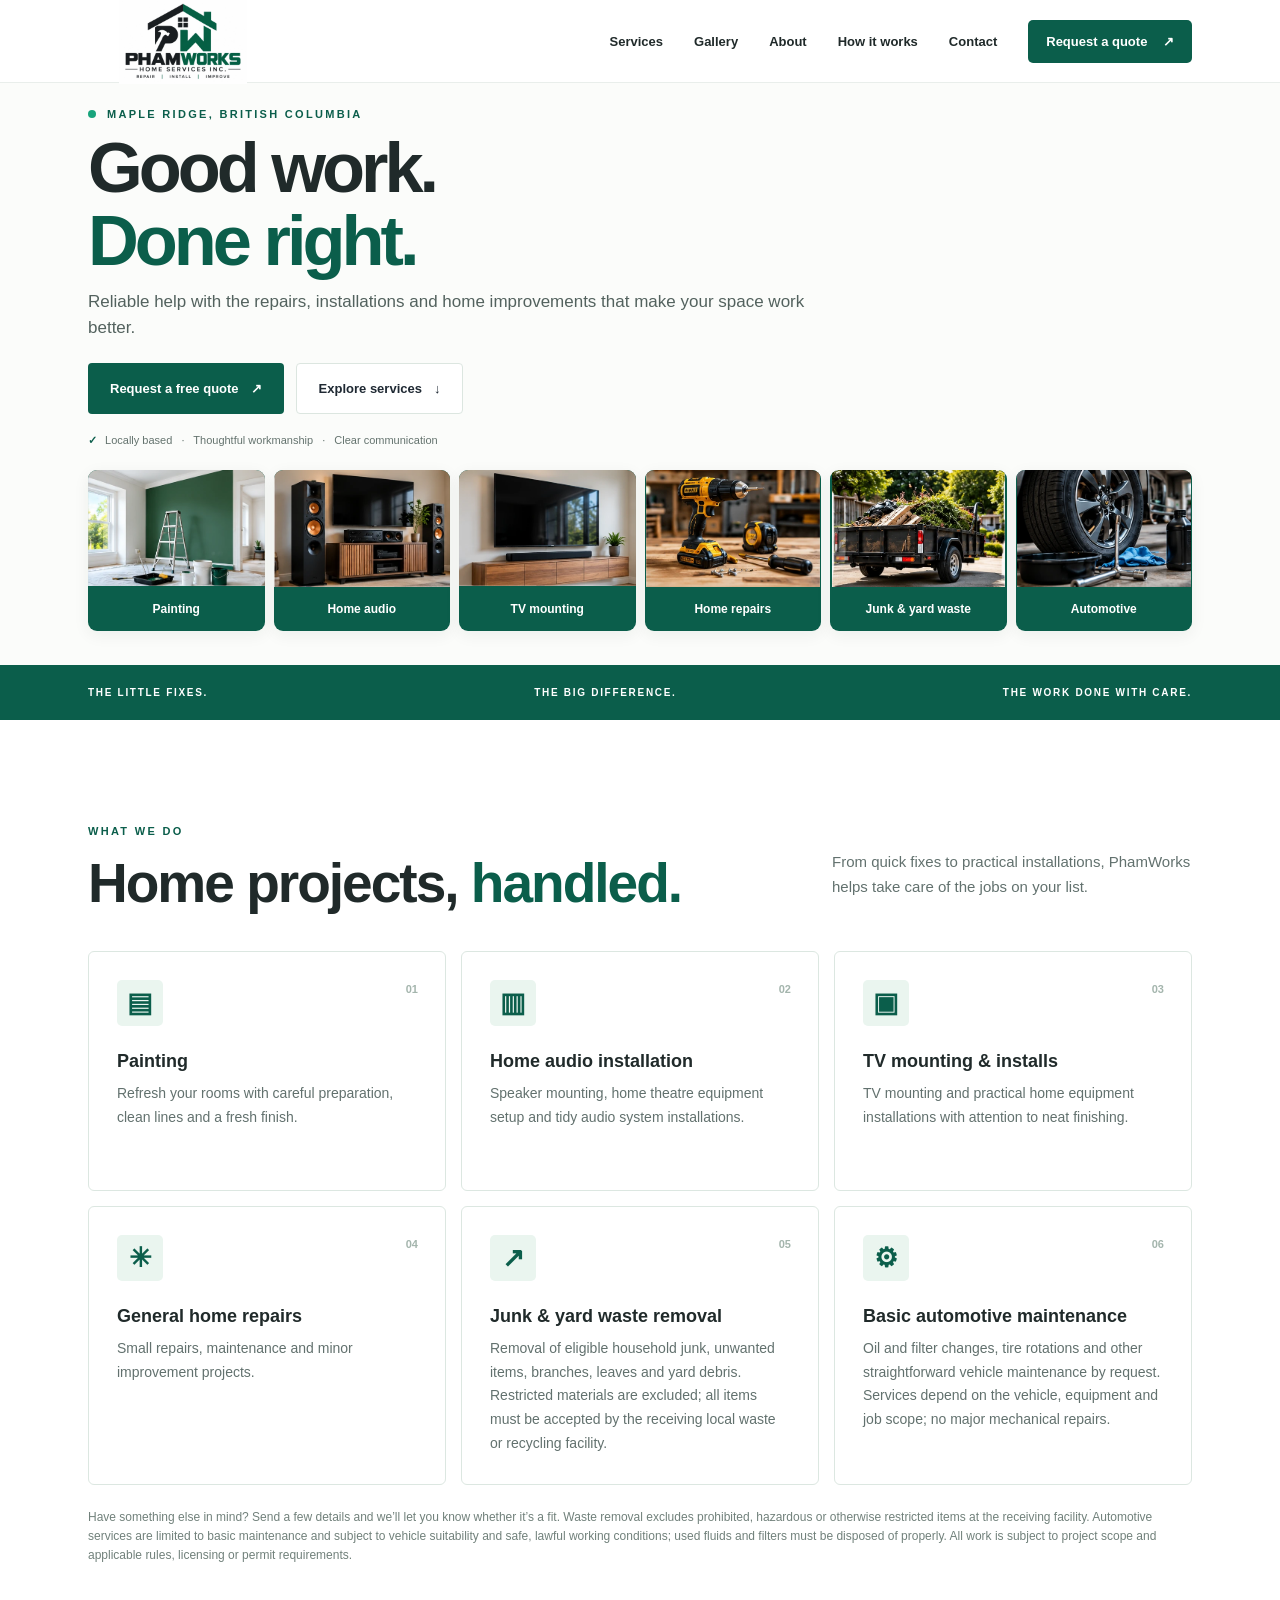
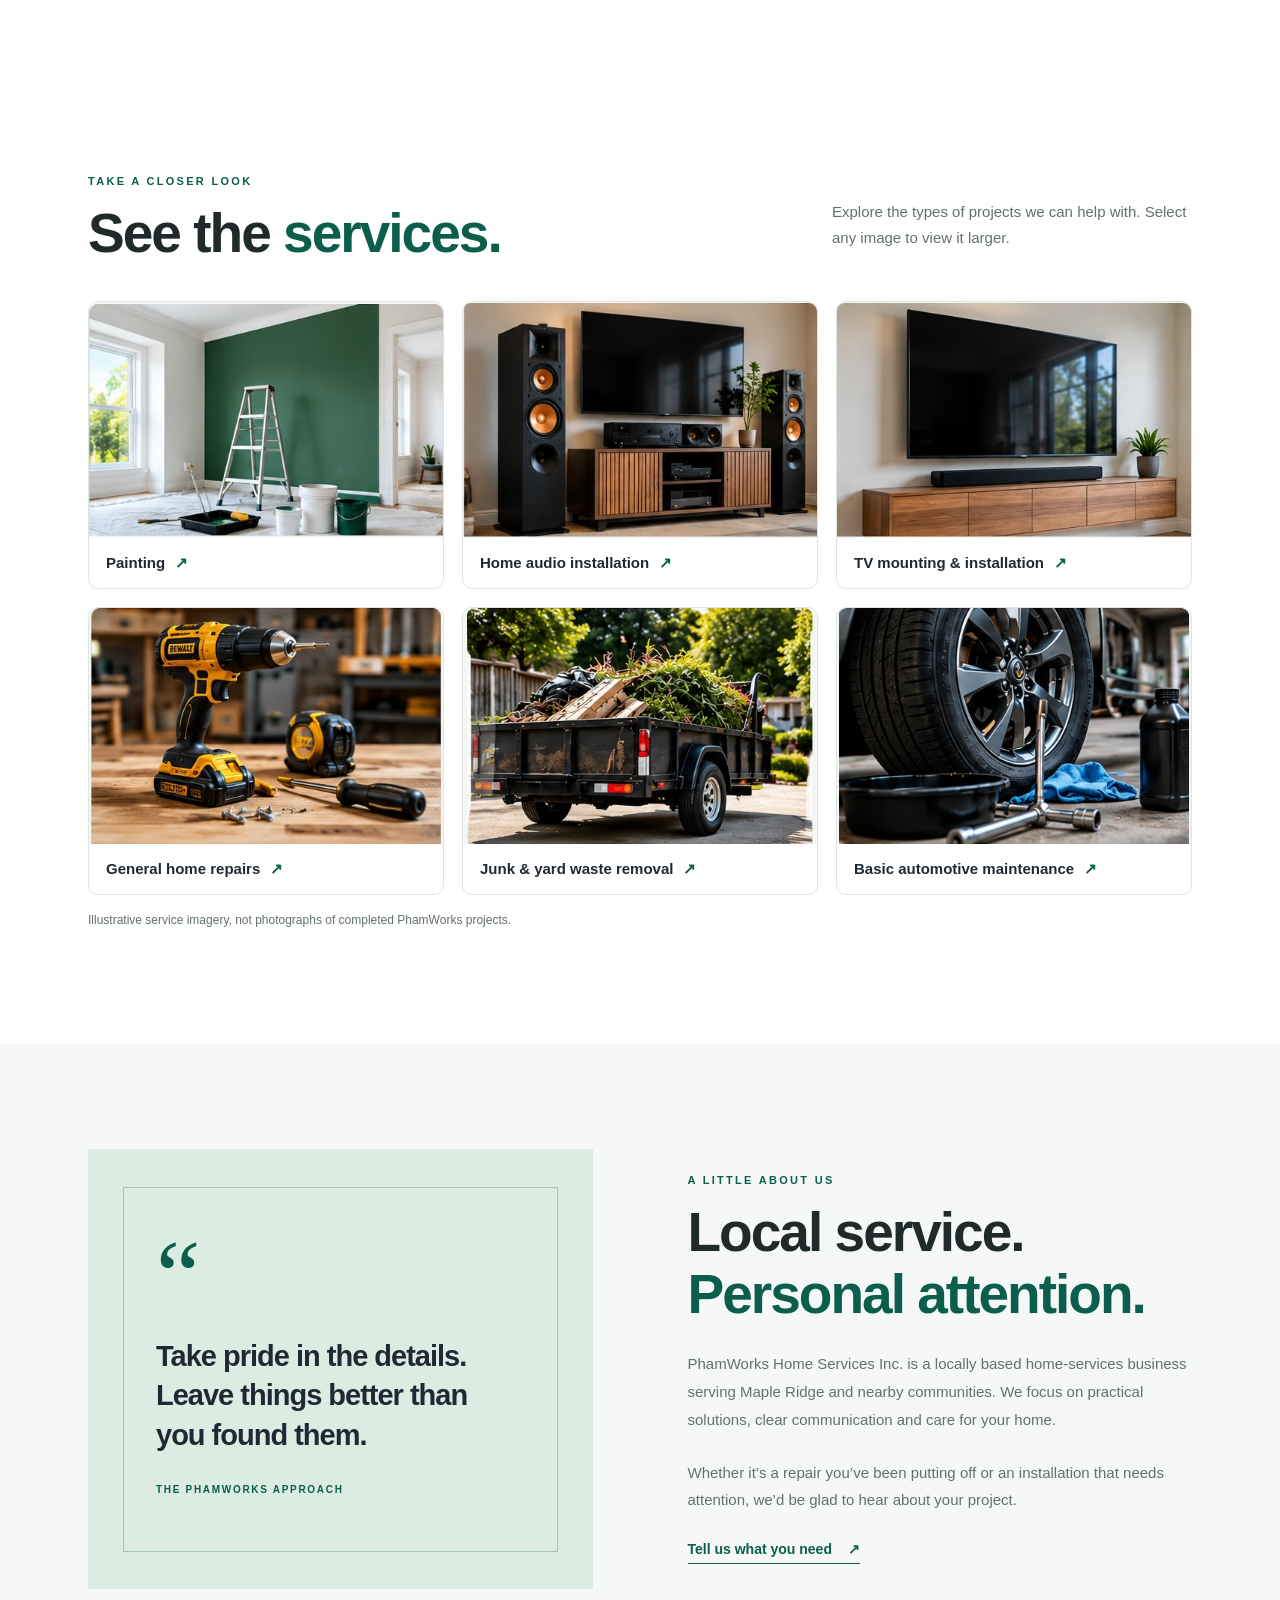
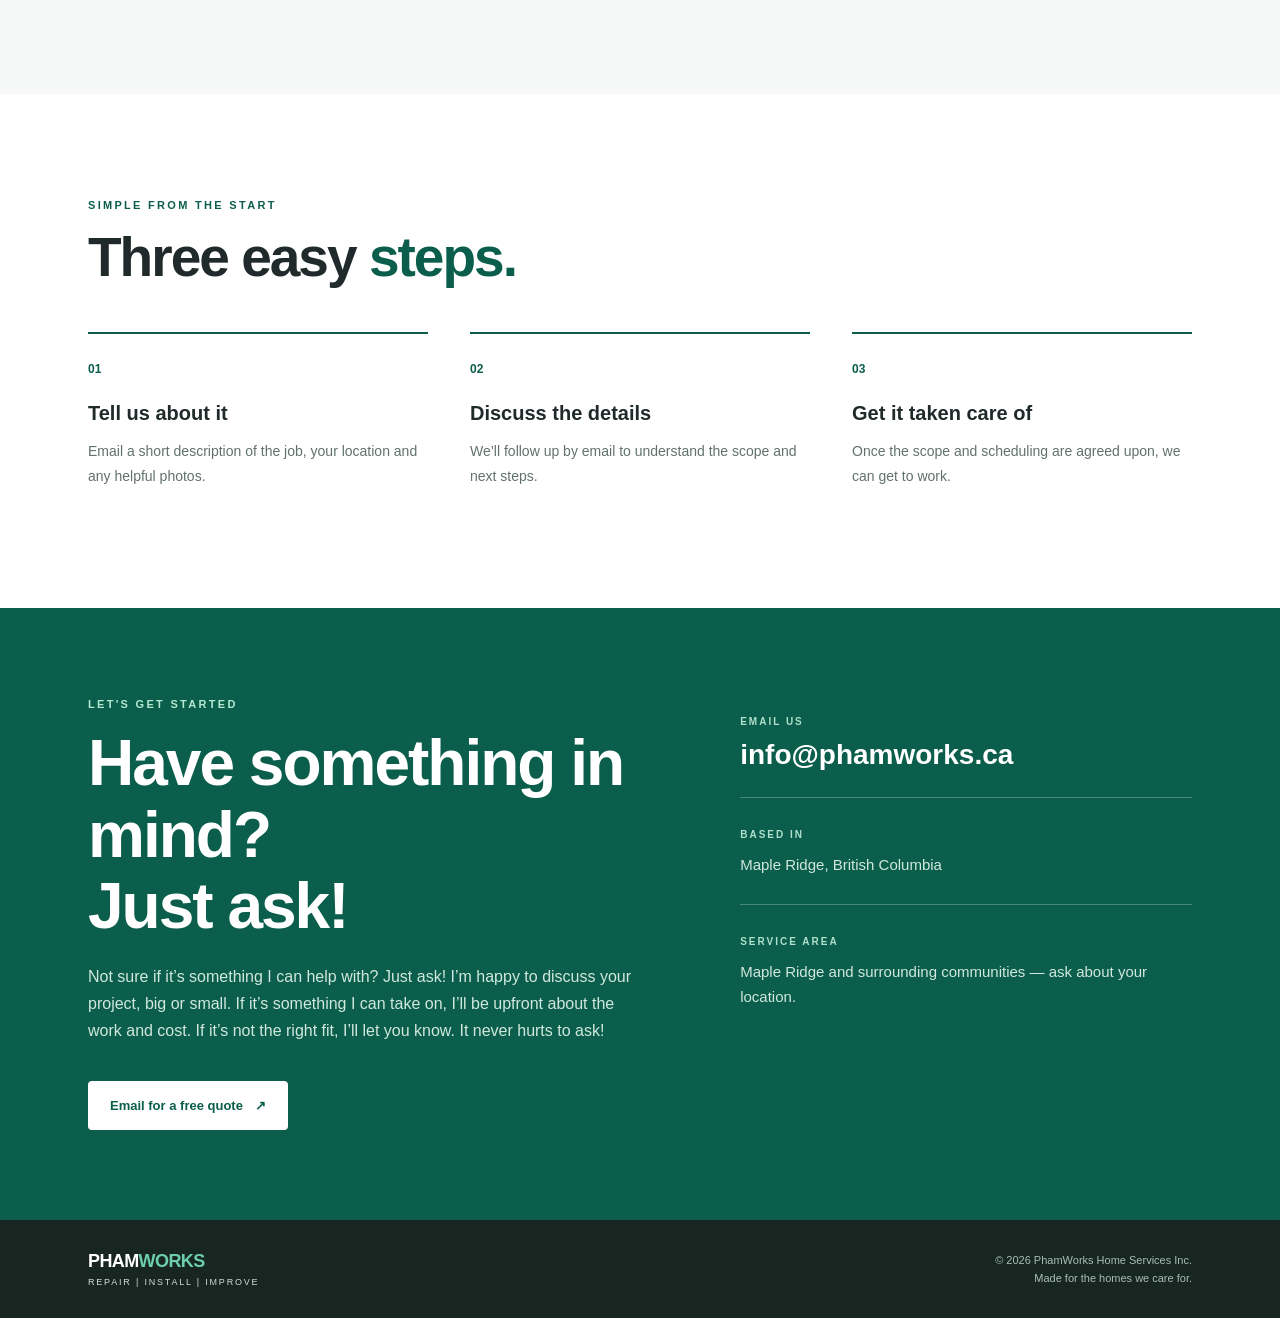
==== index.html @ cd1c2997 "Add files via upload" ====
<!doctype html>
<html lang="en-CA">
<head>
  <meta charset="utf-8">
  <meta name="viewport" content="width=device-width, initial-scale=1">
  <meta name="theme-color" content="#0b5e4b">
  <meta name="description" content="PhamWorks Home Services Inc. offers painting, TV mounting, home audio installation, junk removal, yard waste removal, basic vehicle maintenance and small home improvements in Maple Ridge and surrounding communities. Request a quote by email.">
  <meta property="og:title" content="PhamWorks Home Services | Repair · Install · Improve">
  <meta property="og:description" content="Practical home repairs and improvements in Maple Ridge, BC. Email for a quote.">
  <meta property="og:type" content="website">
  <meta property="og:url" content="https://phamworks.ca/">
  <title>PhamWorks Home Services Inc. | Maple Ridge, BC</title>
  <link rel="icon" href="assets/favicon.svg" type="image/svg+xml">
  <link rel="stylesheet" href="styles.css">
</head>
<body>
  <a class="skip" href="#main">Skip to content</a>
  <header class="site-header">
    <div class="container header-inner">
      <a class="brand" href="#home" aria-label="PhamWorks home"><img src="assets/phamworks-original-logo.webp" alt="PhamWorks Home Services Inc. — Repair, Install, Improve" width="170" height="113"></a>
      <button class="menu-toggle" type="button" aria-expanded="false" aria-controls="site-nav" aria-label="Toggle navigation"><span></span><span></span><span></span></button>
      <nav class="nav" id="site-nav" aria-label="Main navigation"><a href="#services">Services</a><a href="#gallery">Gallery</a><a href="#about">About</a><a href="#process">How it works</a><a href="#contact">Contact</a><a class="nav-cta" href="mailto:info@phamworks.ca?subject=PhamWorks%20Quote%20Request">Request a quote <span aria-hidden="true">↗</span></a></nav>
    </div>
  </header>
  <main id="main">
    <section class="hero" id="home">
      <div class="container hero-grid">
        <div class="hero-copy"><div class="eyebrow"><span class="eyebrow-dot"></span> MAPLE RIDGE, BRITISH COLUMBIA</div><h1>Good work.<br><em>Done right.</em></h1><p class="hero-lead">Reliable help with the repairs, installations and home improvements that make your space work better.</p><div class="hero-actions"><a class="button primary" href="mailto:info@phamworks.ca?subject=PhamWorks%20Quote%20Request&amp;body=Hello%20PhamWorks%2C%0A%0AI%27d%20like%20a%20quote%20for%3A%0A%0AProject%20details%3A%0ALocation%3A%0APreferred%20timing%3A%0A%0AThank%20you!">Request a free quote <span aria-hidden="true">↗</span></a><a class="button secondary" href="#services">Explore services <span aria-hidden="true">↓</span></a></div><div class="hero-note"><span class="check" aria-hidden="true">✓</span> Locally based <span class="bullet">·</span> Thoughtful workmanship <span class="bullet">·</span> Clear communication</div></div>
        <div class="hero-service-photos" aria-label="Six PhamWorks services"><a class="hero-service-card" href="#gallery" aria-label="View Painting photos"><img src="assets/gallery-painting.webp" alt="Painting equipment and setup" width="270" height="266" fetchpriority="high"><span>Painting</span></a>
<a class="hero-service-card" href="#gallery" aria-label="View Home audio photos"><img src="assets/gallery-audio.webp" alt="Home audio equipment and setup" width="270" height="266" loading="lazy"><span>Home audio</span></a>
<a class="hero-service-card" href="#gallery" aria-label="View TV mounting photos"><img src="assets/gallery-tv.webp" alt="TV mounting equipment and setup" width="270" height="266" loading="lazy"><span>TV mounting</span></a>
<a class="hero-service-card" href="#gallery" aria-label="View Home repairs photos"><img src="assets/gallery-repairs.webp" alt="Home repairs equipment and setup" width="270" height="266" loading="lazy"><span>Home repairs</span></a>
<a class="hero-service-card" href="#gallery" aria-label="View Junk & yard waste photos"><img src="assets/gallery-waste.webp" alt="Junk & yard waste equipment and setup" width="270" height="266" loading="lazy"><span>Junk & yard waste</span></a>
<a class="hero-service-card" href="#gallery" aria-label="View Automotive photos"><img src="assets/gallery-automotive.webp" alt="Automotive equipment and setup" width="270" height="266" loading="lazy"><span>Automotive</span></a></div>
      </div>
    </section>
    <section class="intro-strip"><div class="container strip-inner"><span>THE LITTLE FIXES.</span><span>THE BIG DIFFERENCE.</span><span>THE WORK DONE WITH CARE.</span></div></section>
    <section class="section" id="services"><div class="container"><div class="section-heading"><div><div class="kicker">WHAT WE DO</div><h2>Home projects, <em>handled.</em></h2></div><p>From quick fixes to practical installations, PhamWorks helps take care of the jobs on your list.</p></div><div class="service-grid">
      <article class="service-card"><span class="service-icon" aria-hidden="true">▤</span><span class="service-no">01</span><h3>Painting</h3><p>Refresh your rooms with careful preparation, clean lines and a fresh finish.</p></article>
      <article class="service-card"><span class="service-icon" aria-hidden="true">▥</span><span class="service-no">02</span><h3>Home audio installation</h3><p>Speaker mounting, home theatre equipment setup and tidy audio system installations.</p></article>
      <article class="service-card"><span class="service-icon" aria-hidden="true">▣</span><span class="service-no">03</span><h3>TV mounting & installs</h3><p>TV mounting and practical home equipment installations with attention to neat finishing.</p></article>
      <article class="service-card"><span class="service-icon" aria-hidden="true">✳</span><span class="service-no">04</span><h3>General home repairs</h3><p>Small repairs, maintenance and minor improvement projects.</p></article>
      <article class="service-card"><span class="service-icon" aria-hidden="true">↗</span><span class="service-no">05</span><h3>Junk &amp; yard waste removal</h3><p>Removal of eligible household junk, unwanted items, branches, leaves and yard debris. Restricted materials are excluded; all items must be accepted by the receiving local waste or recycling facility.</p></article>
      <article class="service-card"><span class="service-icon" aria-hidden="true">⚙</span><span class="service-no">06</span><h3>Basic automotive maintenance</h3><p>Oil and filter changes, tire rotations and other straightforward vehicle maintenance by request. Services depend on the vehicle, equipment and job scope; no major mechanical repairs.</p></article>
    </div><p class="service-footnote">Have something else in mind? Send a few details and we’ll let you know whether it’s a fit. Waste removal excludes prohibited, hazardous or otherwise restricted items at the receiving facility. Automotive services are limited to basic maintenance and subject to vehicle suitability and safe, lawful working conditions; used fluids and filters must be disposed of properly. All work is subject to project scope and applicable rules, licensing or permit requirements.</p></div></section>
<section class="section gallery-section" id="gallery"><div class="container"><div class="section-heading"><div><div class="kicker">TAKE A CLOSER LOOK</div><h2>See the <em>services.</em></h2></div><p>Explore the types of projects we can help with. Select any image to view it larger.</p></div><div class="gallery-grid"><button type="button" class="gallery-card" data-gallery-src="assets/gallery-painting.webp" data-gallery-title="Painting" aria-label="Enlarge photo: Painting"><img src="assets/gallery-painting.webp" alt="Paint rollers and supplies" loading="lazy" width="400" height="430"><span class="gallery-label">Painting<span aria-hidden="true"> ↗</span></span></button><button type="button" class="gallery-card" data-gallery-src="assets/gallery-audio.webp" data-gallery-title="Home audio installation" aria-label="Enlarge photo: Home audio installation"><img src="assets/gallery-audio.webp" alt="Home theatre speakers and audio equipment" loading="lazy" width="400" height="430"><span class="gallery-label">Home audio installation<span aria-hidden="true"> ↗</span></span></button><button type="button" class="gallery-card" data-gallery-src="assets/gallery-tv.webp" data-gallery-title="TV mounting & installation" aria-label="Enlarge photo: TV mounting & installation"><img src="assets/gallery-tv.webp" alt="Television and entertainment setup" loading="lazy" width="400" height="430"><span class="gallery-label">TV mounting & installation<span aria-hidden="true"> ↗</span></span></button><button type="button" class="gallery-card" data-gallery-src="assets/gallery-repairs.webp" data-gallery-title="General home repairs" aria-label="Enlarge photo: General home repairs"><img src="assets/gallery-repairs.webp" alt="Tools for repairs and installations" loading="lazy" width="400" height="430"><span class="gallery-label">General home repairs<span aria-hidden="true"> ↗</span></span></button><button type="button" class="gallery-card" data-gallery-src="assets/gallery-waste.webp" data-gallery-title="Junk & yard waste removal" aria-label="Enlarge photo: Junk & yard waste removal"><img src="assets/gallery-waste.webp" alt="Yard debris and cleanup" loading="lazy" width="400" height="430"><span class="gallery-label">Junk & yard waste removal<span aria-hidden="true"> ↗</span></span></button><button type="button" class="gallery-card" data-gallery-src="assets/gallery-automotive.webp" data-gallery-title="Basic automotive maintenance" aria-label="Enlarge photo: Basic automotive maintenance"><img src="assets/gallery-automotive.webp" alt="Automotive tools and tire maintenance" loading="lazy" width="400" height="430"><span class="gallery-label">Basic automotive maintenance<span aria-hidden="true"> ↗</span></span></button></div><p class="gallery-disclaimer">Illustrative service imagery, not photographs of completed PhamWorks projects.</p></div></section><dialog class="gallery-dialog" aria-label="Service photo viewer"><button type="button" class="gallery-close" aria-label="Close photo">×</button><img alt=""><p></p></dialog>
    <section class="section about" id="about"><div class="container about-grid"><div class="about-visual"><div class="about-frame"><span class="giant-quote">“</span><p>Take pride in the details. Leave things better than you found them.</p><span class="frame-footer">THE PHAMWORKS APPROACH</span></div></div><div class="about-copy"><div class="kicker">A LITTLE ABOUT US</div><h2>Local service.<br><em>Personal attention.</em></h2><p>PhamWorks Home Services Inc. is a locally based home-services business serving Maple Ridge and nearby communities. We focus on practical solutions, clear communication and care for your home.</p><p>Whether it’s a repair you’ve been putting off or an installation that needs attention, we’d be glad to hear about your project.</p><a class="text-link" href="mailto:info@phamworks.ca?subject=Question%20for%20PhamWorks">Tell us what you need <span aria-hidden="true">↗</span></a></div></div></section>
    <section class="section process" id="process"><div class="container"><div class="kicker">SIMPLE FROM THE START</div><h2>Three easy <em>steps.</em></h2><div class="steps"><div class="step"><span>01</span><h3>Tell us about it</h3><p>Email a short description of the job, your location and any helpful photos.</p></div><div class="step"><span>02</span><h3>Discuss the details</h3><p>We’ll follow up by email to understand the scope and next steps.</p></div><div class="step"><span>03</span><h3>Get it taken care of</h3><p>Once the scope and scheduling are agreed upon, we can get to work.</p></div></div></div></section>
    <section class="contact-section" id="contact"><div class="container contact-grid"><div><div class="kicker light">LET'S GET STARTED</div><h2>Have something in mind?<br>Just ask!</h2><p>Not sure if it’s something I can help with? Just ask! I’m happy to discuss your project, big or small. If it’s something I can take on, I’ll be upfront about the work and cost. If it’s not the right fit, I’ll let you know. It never hurts to ask!</p><a class="button contact-button" href="mailto:info@phamworks.ca?subject=PhamWorks%20Quote%20Request&amp;body=Hello%20PhamWorks%2C%0A%0AI%27d%20like%20a%20quote%20for%3A%0A%0AProject%20details%3A%0ALocation%3A%0APreferred%20timing%3A%0A%0AThank%20you!">Email for a free quote <span aria-hidden="true">↗</span></a></div><div class="contact-info"><span class="contact-label">EMAIL US</span><a href="mailto:info@phamworks.ca">info@phamworks.ca</a><div class="contact-divider"></div><span class="contact-label">BASED IN</span><p>Maple Ridge, British Columbia</p><div class="contact-divider"></div><span class="contact-label">SERVICE AREA</span><p>Maple Ridge and surrounding communities — ask about your location.</p></div></div></section>
  </main>
  <footer class="footer"><div class="container footer-inner"><div><strong>PHAM<span>WORKS</span></strong><p>REPAIR | INSTALL | IMPROVE</p></div><div><span>© <span id="year">2026</span> PhamWorks Home Services Inc.</span><span>Made for the homes we care for.</span></div></div></footer>
  <script src="script.js" defer></script>
</body></html>
---- styles.css ----
:root{--green:#0b5e4b;--dark:#1f2933;--ink:#202a2a;--muted:#62716e;--pale:#f3f8f5;--line:#dce7e1}*{box-sizing:border-box}html{scroll-behavior:smooth}body{margin:0;background:#fff;color:var(--ink);font-family:Inter,-apple-system,BlinkMacSystemFont,"Segoe UI",Arial,sans-serif;-webkit-font-smoothing:antialiased}a{color:inherit}button,a{-webkit-tap-highlight-color:transparent}a:focus-visible,button:focus-visible{outline:3px solid #18a77e;outline-offset:4px}.container{max-width:1160px;margin:0 auto;padding:0 28px}.skip{position:absolute;left:-9999px;top:8px;background:white;padding:10px;z-index:10}.skip:focus{left:8px}.site-header{position:sticky;top:0;z-index:20;background:rgba(255,255,255,.97);border-bottom:1px solid #e9eeeb;backdrop-filter:blur(12px)}.header-inner{height:94px;display:flex;align-items:center;justify-content:space-between;gap:30px}.brand img{width:146px;height:auto;display:block}.nav{display:flex;align-items:center;gap:31px}.nav a{font-size:13px;font-weight:650;text-decoration:none;transition:color .2s}.nav a:hover{color:var(--green)}.nav .nav-cta{background:var(--green);color:#fff;padding:14px 18px;border-radius:5px}.nav .nav-cta:hover{color:#fff;background:#084635}.nav-cta span,.button span,.text-link span{margin-left:12px}.menu-toggle{display:none}.hero{overflow:hidden;background:#fbfcfa}.hero-grid{display:grid;grid-template-columns:1.04fr .96fr;min-height:610px;align-items:center;gap:48px;padding-top:48px;padding-bottom:58px}.eyebrow,.kicker{font-size:11px;font-weight:800;letter-spacing:2.3px;color:var(--green)}.eyebrow{display:flex;align-items:center;gap:11px}.eyebrow-dot{width:8px;height:8px;background:#19a47c;border-radius:50%}.hero h1{font-size:clamp(58px,6.2vw,89px);line-height:1.04;letter-spacing:-4px;margin:26px 0}.hero h1 em,h2 em{font-style:normal;color:var(--green)}.hero-lead{max-width:490px;color:#53625e;font-size:18px;line-height:1.7}.hero-actions{display:flex;gap:12px;flex-wrap:wrap;margin-top:33px}.button{display:inline-flex;align-items:center;justify-content:center;text-decoration:none;font-size:13px;font-weight:750;padding:17px 22px;border-radius:4px;transition:transform .2s,background .2s}.button:hover{transform:translateY(-2px)}.primary{background:var(--green);color:white}.primary:hover{background:#084c3d}.secondary{background:white;border:1px solid #dce6e0;color:var(--dark)}.hero-note{font-size:11px;color:#64736e;margin-top:34px;line-height:1.8}.check{color:var(--green);font-weight:900;margin-right:5px}.bullet{margin:0 6px}.hero-art{min-height:480px;background:#e5f0e9;position:relative;border-radius:8px;overflow:hidden;display:flex;align-items:center;justify-content:center}.art-grid{position:absolute;inset:0;background-image:linear-gradient(#c6dfd0 1px,transparent 1px),linear-gradient(90deg,#c6dfd0 1px,transparent 1px);background-size:45px 45px;opacity:.4}.art-house{position:relative;width:64%;height:285px;margin-top:65px}.roof{position:absolute;z-index:2;width:100%;height:125px;background:var(--green);clip-path:polygon(50% 0,100% 72%,100% 100%,50% 28%,0 100%,0 72%)}.home-body{position:absolute;top:84px;left:12%;width:76%;height:190px;background:#fff;border:10px solid var(--dark);border-top:0;box-shadow:22px 24px 0 rgba(11,94,75,.12)}.window{position:absolute;top:33px;left:22%;width:74px;height:74px;display:grid;grid-template-columns:1fr 1fr;gap:6px}.window i{background:#bed8c9}.door{position:absolute;bottom:0;right:17%;height:120px;width:65px;background:var(--green)}.art-label{position:absolute;left:28px;bottom:24px;display:flex;flex-direction:column;gap:6px;font-size:9px;letter-spacing:1.6px;font-weight:800;color:var(--green)}.art-mark{font-size:35px;letter-spacing:-2px;color:var(--dark);line-height:1}.art-mark span{color:var(--green)}.art-label b{color:#2db18d;margin:0 5px}.art-corner{position:absolute;right:22px;top:24px;text-align:right;color:#426b5b;font-size:9px;font-weight:800;letter-spacing:1.5px;line-height:1.8}.intro-strip{background:var(--green);color:white}.strip-inner{display:flex;justify-content:space-between;gap:15px;padding-top:22px;padding-bottom:22px;font-size:10px;font-weight:800;letter-spacing:1.7px}.section{padding:105px 0;scroll-margin-top:90px}.section-heading{display:flex;align-items:end;justify-content:space-between;gap:40px;margin-bottom:36px}.section-heading p{max-width:360px;color:var(--muted);line-height:1.7;font-size:15px}h2{font-size:clamp(37px,4.3vw,56px);line-height:1.12;letter-spacing:-2px;margin:16px 0 0;font-weight:790}.service-grid{display:grid;grid-template-columns:repeat(3,1fr);gap:15px}.service-card{border:1px solid var(--line);border-radius:6px;padding:28px;min-height:240px;position:relative;transition:box-shadow .2s,transform .2s}.service-card:hover{transform:translateY(-3px);box-shadow:0 12px 30px rgba(9,54,39,.07)}.service-icon{width:46px;height:46px;border-radius:5px;background:#eaf5ef;display:flex;align-items:center;justify-content:center;color:var(--green);font-size:27px;font-weight:600}.service-no{position:absolute;right:27px;top:31px;color:#a4b5ad;font-size:11px;font-weight:800}.service-card h3{font-size:18px;margin:25px 0 10px}.service-card p{color:var(--muted);line-height:1.7;font-size:14px;margin:0}.service-footnote{font-size:12px;color:#71817b;margin:23px 0 0;line-height:1.6}.about{background:#f5f8f6}.about-grid{display:grid;grid-template-columns:1fr 1fr;gap:95px;align-items:center}.about-visual{background:#dcece2;padding:35px;min-height:440px;display:flex;align-items:center}.about-frame{border:1px solid rgba(11,94,75,.28);width:100%;min-height:365px;padding:32px;display:flex;flex-direction:column;justify-content:center}.giant-quote{font-size:100px;color:var(--green);font-family:Georgia,serif;line-height:.65}.about-frame p{font-size:29px;font-weight:650;letter-spacing:-1px;line-height:1.35;color:var(--dark);max-width:330px}.frame-footer{color:var(--green);font-size:10px;letter-spacing:1.7px;font-weight:800}.about-copy>p{color:var(--muted);font-size:15px;line-height:1.85;margin-top:25px}.text-link{display:inline-block;color:var(--green);font-weight:750;font-size:14px;margin-top:12px;text-decoration:none;border-bottom:1px solid var(--green);padding-bottom:6px}.process h2{margin-bottom:43px}.steps{display:grid;grid-template-columns:repeat(3,1fr);gap:42px}.step{border-top:2px solid var(--green);padding-top:25px}.step>span{font-size:12px;color:var(--green);font-weight:800}.step h3{font-size:20px;margin:25px 0 10px}.step p{color:var(--muted);font-size:14px;line-height:1.8}.contact-section{background:var(--green);color:#fff;padding:90px 0;scroll-margin-top:90px}.contact-grid{display:grid;grid-template-columns:1.1fr .9fr;gap:100px}.kicker.light{color:#b5e8d2}.contact-section h2{font-size:clamp(46px,5vw,66px);margin:18px 0 20px}.contact-section p{line-height:1.7;color:#d1e8de}.contact-button{background:white;color:var(--green);margin-top:20px}.contact-info{padding-top:13px}.contact-label{font-size:10px;font-weight:800;letter-spacing:2px;color:#aee0cb}.contact-info>a{display:block;font-size:clamp(20px,2.4vw,28px);font-weight:700;margin-top:10px;text-decoration:none;overflow-wrap:anywhere}.contact-info>p{font-size:15px;margin:10px 0}.contact-divider{height:1px;background:rgba(255,255,255,.25);margin:26px 0}.footer{background:#172621;color:#d2dfd9;padding:31px 0}.footer-inner{display:flex;justify-content:space-between;align-items:center;gap:20px}.footer strong{font-size:18px;letter-spacing:-.6px;color:white}.footer strong span{color:#6cceaa}.footer p{font-size:9px;letter-spacing:1.8px;margin:5px 0 0}.footer-inner>div:last-child{display:flex;flex-direction:column;gap:6px;text-align:right;font-size:11px;color:#a8bdb3}@media(max-width:900px){.nav{gap:16px}.nav a{font-size:12px}.hero-grid{gap:25px}.about-grid{gap:35px}.hero h1{letter-spacing:-2px}.service-card{padding:23px}.contact-grid{gap:45px}}@media(max-width:700px){.container{padding:0 20px}.header-inner{height:76px}.brand img{width:120px}.menu-toggle{display:flex;flex-direction:column;gap:5px;border:0;background:none;padding:12px;cursor:pointer}.menu-toggle span{display:block;width:23px;height:2px;background:var(--dark)}.nav{display:none;position:absolute;left:0;right:0;top:76px;background:white;border-bottom:1px solid var(--line);padding:20px;flex-direction:column;align-items:stretch;gap:0;box-shadow:0 15px 22px rgba(0,0,0,.05)}.nav.open{display:flex}.nav a{padding:14px 8px;font-size:14px}.nav .nav-cta{text-align:center;margin-top:8px}.hero-grid{grid-template-columns:1fr;padding-top:55px;padding-bottom:45px;gap:38px}.hero h1{font-size:clamp(55px,13vw,76px)}.hero-lead{font-size:16px}.hero-art{min-height:340px}.art-house{transform:scale(.78);margin-top:60px}.hero-note{font-size:10px}.strip-inner{flex-wrap:wrap;justify-content:center;gap:12px 20px;text-align:center;font-size:9px}.section{padding:70px 0}.section-heading{display:block}.section-heading p{margin-top:20px}.service-grid{grid-template-columns:repeat(2,1fr)}.about-grid{grid-template-columns:1fr;gap:38px}.about-visual{min-height:300px;padding:22px}.about-frame{min-height:275px}.about-frame p{font-size:25px}.steps{grid-template-columns:1fr;gap:26px}.step h3{margin-top:14px}.contact-grid{grid-template-columns:1fr;gap:45px}.contact-section{padding:70px 0}.footer-inner{align-items:flex-start;flex-direction:column}.footer-inner>div:last-child{text-align:left}}@media(max-width:460px){.service-grid{grid-template-columns:1fr}.service-card{min-height:unset}.hero-actions{flex-direction:column;align-items:stretch}.hero-art{min-height:300px}.art-house{transform:scale(.7)}.art-corner{font-size:8px}.hero-note .bullet{margin:0 2px}}@media(prefers-reduced-motion:reduce){html{scroll-behavior:auto}*,*:before,*:after{transition:none!important}}

.hero-art-modern{background:#e5f0e9;min-height:480px}.hero-art-modern img{display:block;width:100%;height:100%;object-fit:cover;min-height:480px}@media(max-width:700px){.hero-art-modern,.hero-art-modern img{min-height:300px}}

/* Revised homepage: approved six-service collage */
.hero-grid{grid-template-columns:1fr;gap:30px;padding-top:48px;padding-bottom:54px;min-height:0}
.hero-copy{max-width:900px}
.hero h1{font-size:clamp(48px,5.8vw,76px);margin:16px 0}
.hero-lead{max-width:720px}
.hero-art-photo{min-height:0;background:#152621;border-radius:12px;box-shadow:0 14px 45px rgba(15,42,33,.12)}
.hero-art-photo img{display:block;width:100%;height:auto;min-height:0;object-fit:contain}
@media(max-width:700px){.hero-grid{gap:26px;padding-top:35px}.hero-art-photo{min-height:0}.hero-art-photo img{min-height:0}.hero h1{font-size:clamp(46px,10vw,66px)}}

.brand img{width:190px;max-height:85px;object-fit:contain} .hero-art-photo img{aspect-ratio:1500/430;object-fit:cover} @media(max-width:700px){.brand img{width:145px}.hero-art-photo img{aspect-ratio:1.6;object-fit:cover}}

/* PhamWorks compact hero revision — 2026-10-27 */
.header-inner{height:82px}
.hero-grid{padding-top:25px;padding-bottom:34px;gap:19px}
.hero h1{font-size:clamp(48px,5.5vw,72px);margin:12px 0 12px;line-height:1.03}
.hero-lead{font-size:17px;line-height:1.55;margin:0}
.hero-actions{margin-top:21px}
.hero-note{margin-top:17px}
.hero-art-photo{border-radius:10px}
@media(max-width:700px){.header-inner{height:76px}.hero-grid{padding-top:24px;padding-bottom:30px;gap:20px}.hero h1{font-size:clamp(46px,10vw,64px);margin:12px 0}.hero-actions{margin-top:19px}.hero-note{margin-top:15px}}

/* Service gallery */
.gallery-section{background:#fff}.gallery-grid{display:grid;grid-template-columns:repeat(3,minmax(0,1fr));gap:18px}.gallery-card{border:1px solid var(--line);background:#fff;border-radius:10px;overflow:hidden;cursor:pointer;text-align:left;padding:0;display:flex;flex-direction:column;transition:transform .2s,box-shadow .2s}.gallery-card:hover{transform:translateY(-3px);box-shadow:0 12px 30px rgba(9,54,39,.12)}.gallery-card img{width:100%;height:auto;aspect-ratio:1.5;object-fit:contain;display:block;background:#f4f6f4}.gallery-label{display:flex;justify-content:space-between;gap:10px;padding:16px 17px;font-size:15px;font-weight:750;color:var(--dark)}.gallery-label span{color:var(--green)}.gallery-disclaimer{font-size:12px;color:var(--muted);margin-top:18px}.gallery-dialog{border:0;border-radius:12px;padding:18px;max-width:min(900px,94vw);width:max-content;box-shadow:0 25px 80px #0006;background:white;color:var(--dark)}.gallery-dialog::backdrop{background:#071c17d9}.gallery-dialog img{display:block;max-width:100%;max-height:75vh;object-fit:contain;border-radius:6px}.gallery-dialog p{font-size:16px;font-weight:750;margin:12px 2px 0}.gallery-close{float:right;border:0;background:var(--green);color:#fff;border-radius:50%;width:36px;height:36px;font-size:25px;cursor:pointer;margin-bottom:8px}.gallery-section{scroll-margin-top:90px}@media(max-width:800px){.gallery-grid{grid-template-columns:repeat(2,minmax(0,1fr))}}@media(max-width:520px){.gallery-grid{grid-template-columns:1fr}.gallery-card img{height:auto}}

/* Show each complete service photo rather than cropping into a narrow sliver. */
.hero-art-photo img{aspect-ratio:1500/390;object-fit:contain;width:100%;height:auto}
@media(max-width:700px){.hero-art-photo img{aspect-ratio:1500/390;object-fit:contain;min-height:0}}

/* Show the complete six-service montage without browser cropping. */
.hero-art-photo img{aspect-ratio:auto!important;object-fit:contain!important;height:auto!important}
@media(max-width:700px){.hero-art-photo{overflow-x:auto}.hero-art-photo img{min-width:780px;width:100%;max-width:none}}

/* Genuine separate service photographs: no sliced montage or duplicate TV panels */
.hero-service-photos{display:grid;grid-template-columns:repeat(6,minmax(0,1fr));gap:9px;width:100%;}
.hero-service-card{display:flex;flex-direction:column;min-width:0;border-radius:9px;overflow:hidden;text-decoration:none;background:#0b5e4b;box-shadow:0 4px 16px #102a2010;}
.hero-service-card img{display:block;width:100%;height:auto;aspect-ratio:1.5;object-fit:contain;object-position:center;}
.hero-service-card span{display:flex;align-items:center;justify-content:center;min-height:44px;padding:8px 5px;color:white;text-align:center;font-size:12px;font-weight:750;line-height:1.25;}
.hero-service-card:hover img{filter:brightness(1.06)}
@media(max-width:850px){.hero-service-photos{grid-template-columns:repeat(3,minmax(0,1fr))}.hero-service-card img{height:auto}}
@media(max-width:480px){.hero-service-photos{grid-template-columns:repeat(2,minmax(0,1fr));gap:8px}.hero-service-card img{height:auto}.hero-service-card span{font-size:11px}}
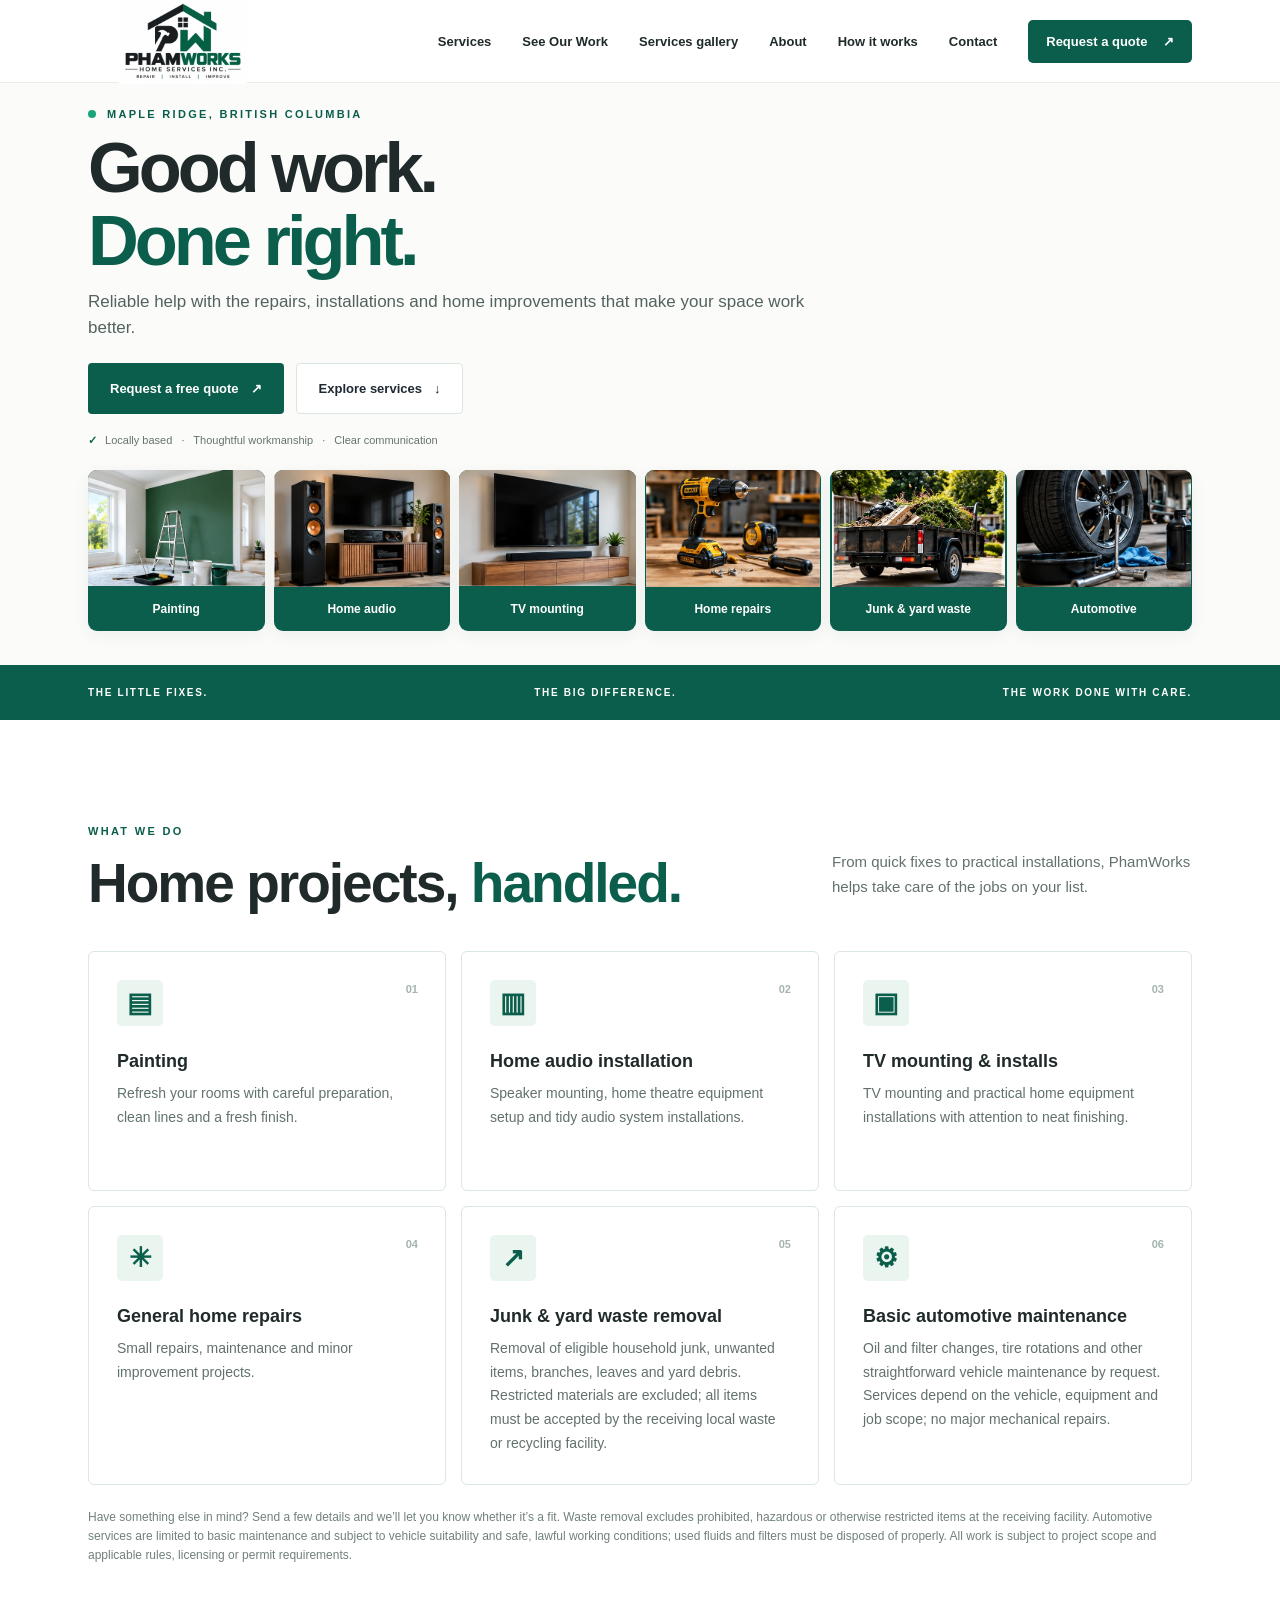
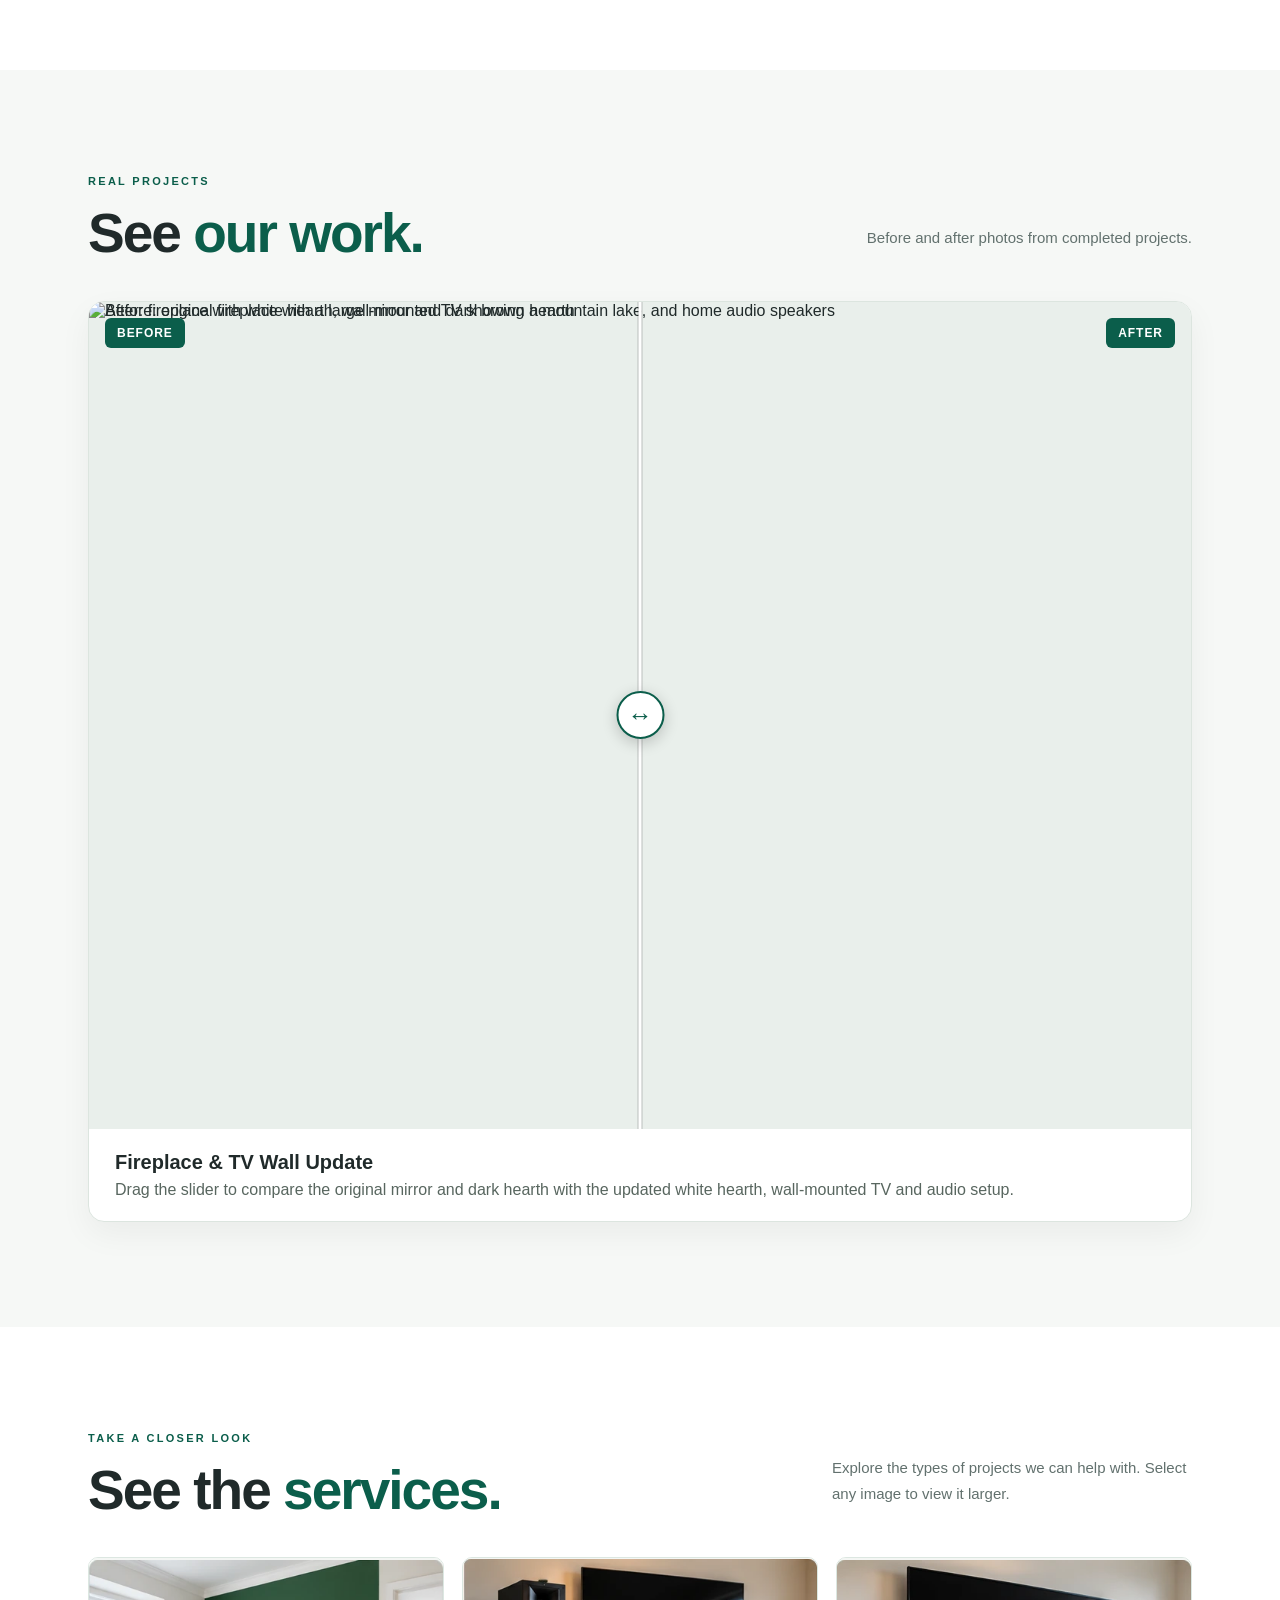
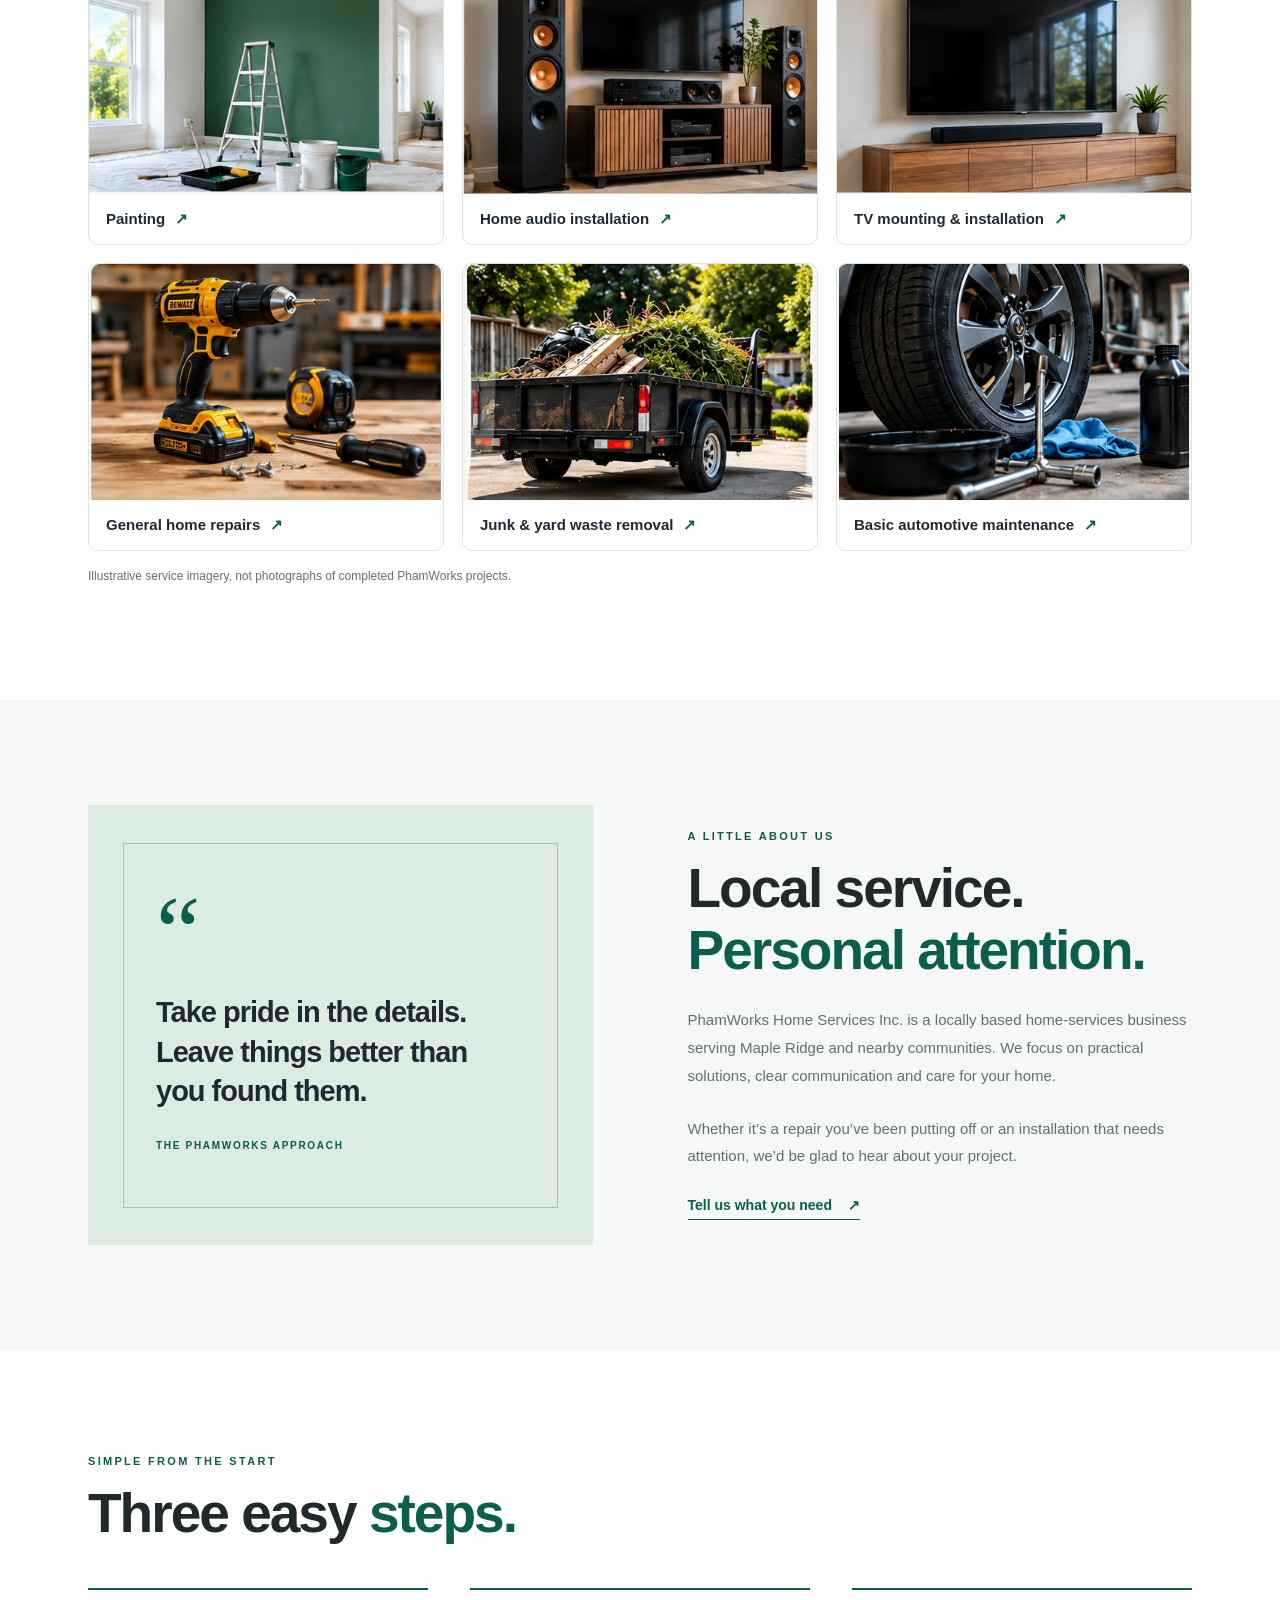
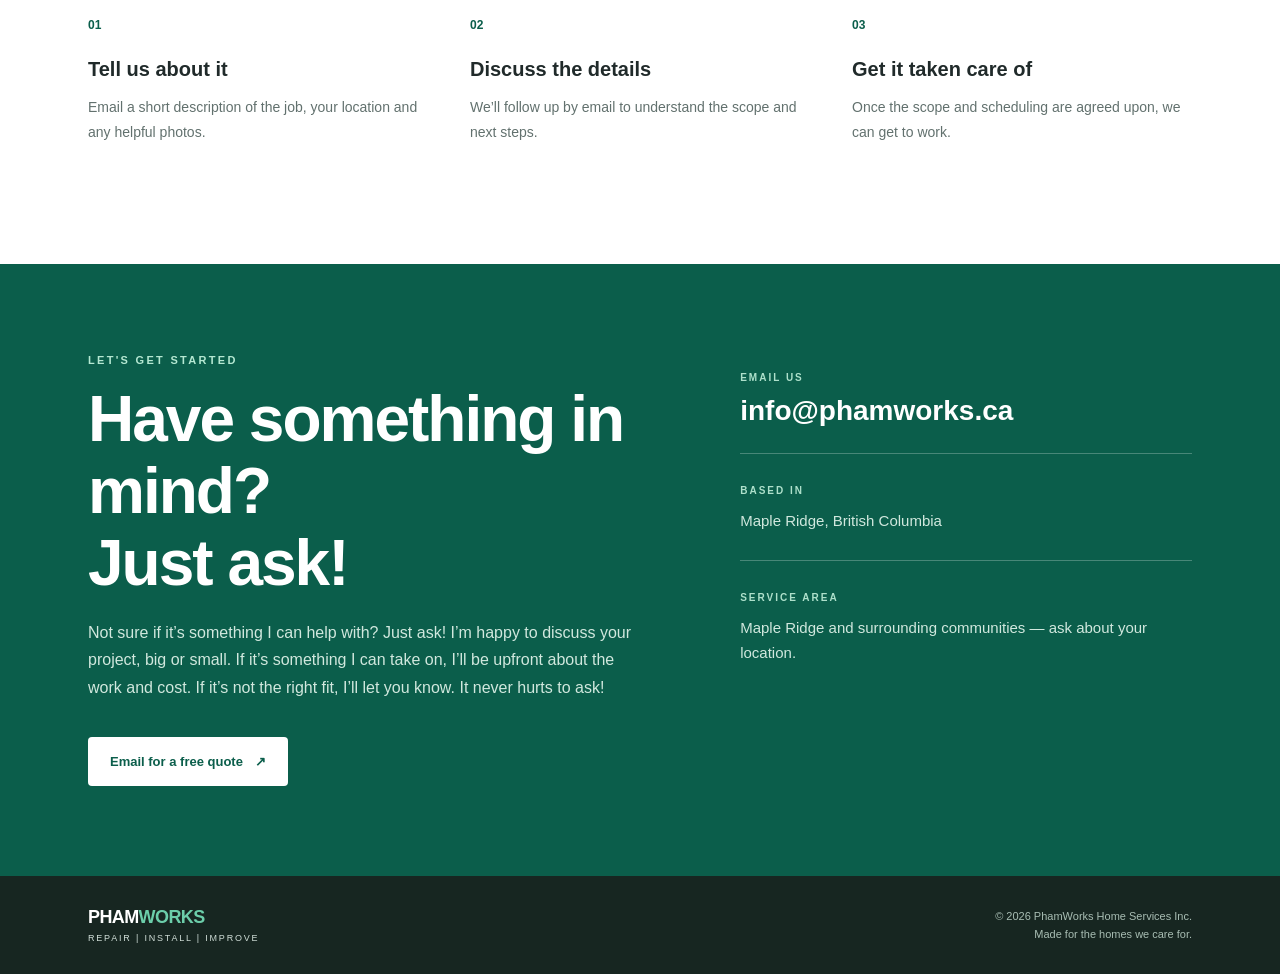
==== commit da387f61: "Add files via upload" ====
--- a/index.html
+++ b/index.html
@@ -19,7 +19,7 @@
     <div class="container header-inner">
       <a class="brand" href="#home" aria-label="PhamWorks home"><img src="assets/phamworks-original-logo.webp" alt="PhamWorks Home Services Inc. — Repair, Install, Improve" width="170" height="113"></a>
       <button class="menu-toggle" type="button" aria-expanded="false" aria-controls="site-nav" aria-label="Toggle navigation"><span></span><span></span><span></span></button>
-      <nav class="nav" id="site-nav" aria-label="Main navigation"><a href="#services">Services</a><a href="#gallery">Gallery</a><a href="#about">About</a><a href="#process">How it works</a><a href="#contact">Contact</a><a class="nav-cta" href="mailto:info@phamworks.ca?subject=PhamWorks%20Quote%20Request">Request a quote <span aria-hidden="true">↗</span></a></nav>
+      <nav class="nav" id="site-nav" aria-label="Main navigation"><a href="#services">Services</a><a href="#work">See Our Work</a><a href="#gallery">Services gallery</a><a href="#about">About</a><a href="#process">How it works</a><a href="#contact">Contact</a><a class="nav-cta" href="mailto:info@phamworks.ca?subject=PhamWorks%20Quote%20Request">Request a quote <span aria-hidden="true">↗</span></a></nav>
     </div>
   </header>
   <main id="main">
@@ -43,6 +43,24 @@
       <article class="service-card"><span class="service-icon" aria-hidden="true">↗</span><span class="service-no">05</span><h3>Junk &amp; yard waste removal</h3><p>Removal of eligible household junk, unwanted items, branches, leaves and yard debris. Restricted materials are excluded; all items must be accepted by the receiving local waste or recycling facility.</p></article>
       <article class="service-card"><span class="service-icon" aria-hidden="true">⚙</span><span class="service-no">06</span><h3>Basic automotive maintenance</h3><p>Oil and filter changes, tire rotations and other straightforward vehicle maintenance by request. Services depend on the vehicle, equipment and job scope; no major mechanical repairs.</p></article>
     </div><p class="service-footnote">Have something else in mind? Send a few details and we’ll let you know whether it’s a fit. Waste removal excludes prohibited, hazardous or otherwise restricted items at the receiving facility. Automotive services are limited to basic maintenance and subject to vehicle suitability and safe, lawful working conditions; used fluids and filters must be disposed of properly. All work is subject to project scope and applicable rules, licensing or permit requirements.</p></div></section>
+
+    <section class="section work-section" id="work">
+      <div class="container">
+        <div class="section-heading"><div><div class="kicker">REAL PROJECTS</div><h2>See <em>our work.</em></h2></div><p>Before and after photos from completed projects.</p></div>
+        <article class="work-project">
+          <div class="before-after" data-before-after>
+            <img class="compare-base" src="assets/fireplace-after.webp" alt="After: fireplace with white hearth, wall-mounted TV showing a mountain lake, and home audio speakers" loading="lazy" width="1408" height="1056">
+            <div class="compare-before"><img src="assets/fireplace-before.webp" alt="Before: original fireplace with a large mirror and dark brown hearth" loading="lazy" width="1408" height="1056"></div>
+            <span class="compare-label compare-label-before">BEFORE</span>
+            <span class="compare-label compare-label-after">AFTER</span>
+            <div class="compare-divider" aria-hidden="true"><span class="compare-handle">↔</span></div>
+            <label class="sr-only" for="fireplace-compare">Move slider to compare fireplace before and after</label>
+            <input id="fireplace-compare" class="compare-range" type="range" min="0" max="100" value="50" aria-label="Reveal before and after fireplace photos">
+          </div>
+          <div class="work-details"><h3>Fireplace &amp; TV Wall Update</h3><p>Drag the slider to compare the original mirror and dark hearth with the updated white hearth, wall-mounted TV and audio setup.</p></div>
+        </article>
+      </div>
+    </section>
 <section class="section gallery-section" id="gallery"><div class="container"><div class="section-heading"><div><div class="kicker">TAKE A CLOSER LOOK</div><h2>See the <em>services.</em></h2></div><p>Explore the types of projects we can help with. Select any image to view it larger.</p></div><div class="gallery-grid"><button type="button" class="gallery-card" data-gallery-src="assets/gallery-painting.webp" data-gallery-title="Painting" aria-label="Enlarge photo: Painting"><img src="assets/gallery-painting.webp" alt="Paint rollers and supplies" loading="lazy" width="400" height="430"><span class="gallery-label">Painting<span aria-hidden="true"> ↗</span></span></button><button type="button" class="gallery-card" data-gallery-src="assets/gallery-audio.webp" data-gallery-title="Home audio installation" aria-label="Enlarge photo: Home audio installation"><img src="assets/gallery-audio.webp" alt="Home theatre speakers and audio equipment" loading="lazy" width="400" height="430"><span class="gallery-label">Home audio installation<span aria-hidden="true"> ↗</span></span></button><button type="button" class="gallery-card" data-gallery-src="assets/gallery-tv.webp" data-gallery-title="TV mounting & installation" aria-label="Enlarge photo: TV mounting & installation"><img src="assets/gallery-tv.webp" alt="Television and entertainment setup" loading="lazy" width="400" height="430"><span class="gallery-label">TV mounting & installation<span aria-hidden="true"> ↗</span></span></button><button type="button" class="gallery-card" data-gallery-src="assets/gallery-repairs.webp" data-gallery-title="General home repairs" aria-label="Enlarge photo: General home repairs"><img src="assets/gallery-repairs.webp" alt="Tools for repairs and installations" loading="lazy" width="400" height="430"><span class="gallery-label">General home repairs<span aria-hidden="true"> ↗</span></span></button><button type="button" class="gallery-card" data-gallery-src="assets/gallery-waste.webp" data-gallery-title="Junk & yard waste removal" aria-label="Enlarge photo: Junk & yard waste removal"><img src="assets/gallery-waste.webp" alt="Yard debris and cleanup" loading="lazy" width="400" height="430"><span class="gallery-label">Junk & yard waste removal<span aria-hidden="true"> ↗</span></span></button><button type="button" class="gallery-card" data-gallery-src="assets/gallery-automotive.webp" data-gallery-title="Basic automotive maintenance" aria-label="Enlarge photo: Basic automotive maintenance"><img src="assets/gallery-automotive.webp" alt="Automotive tools and tire maintenance" loading="lazy" width="400" height="430"><span class="gallery-label">Basic automotive maintenance<span aria-hidden="true"> ↗</span></span></button></div><p class="gallery-disclaimer">Illustrative service imagery, not photographs of completed PhamWorks projects.</p></div></section><dialog class="gallery-dialog" aria-label="Service photo viewer"><button type="button" class="gallery-close" aria-label="Close photo">×</button><img alt=""><p></p></dialog>
     <section class="section about" id="about"><div class="container about-grid"><div class="about-visual"><div class="about-frame"><span class="giant-quote">“</span><p>Take pride in the details. Leave things better than you found them.</p><span class="frame-footer">THE PHAMWORKS APPROACH</span></div></div><div class="about-copy"><div class="kicker">A LITTLE ABOUT US</div><h2>Local service.<br><em>Personal attention.</em></h2><p>PhamWorks Home Services Inc. is a locally based home-services business serving Maple Ridge and nearby communities. We focus on practical solutions, clear communication and care for your home.</p><p>Whether it’s a repair you’ve been putting off or an installation that needs attention, we’d be glad to hear about your project.</p><a class="text-link" href="mailto:info@phamworks.ca?subject=Question%20for%20PhamWorks">Tell us what you need <span aria-hidden="true">↗</span></a></div></div></section>
     <section class="section process" id="process"><div class="container"><div class="kicker">SIMPLE FROM THE START</div><h2>Three easy <em>steps.</em></h2><div class="steps"><div class="step"><span>01</span><h3>Tell us about it</h3><p>Email a short description of the job, your location and any helpful photos.</p></div><div class="step"><span>02</span><h3>Discuss the details</h3><p>We’ll follow up by email to understand the scope and next steps.</p></div><div class="step"><span>03</span><h3>Get it taken care of</h3><p>Once the scope and scheduling are agreed upon, we can get to work.</p></div></div></div></section>
--- a/styles.css
+++ b/styles.css
@@ -42,3 +42,19 @@
 .hero-service-card:hover img{filter:brightness(1.06)}
 @media(max-width:850px){.hero-service-photos{grid-template-columns:repeat(3,minmax(0,1fr))}.hero-service-card img{height:auto}}
 @media(max-width:480px){.hero-service-photos{grid-template-columns:repeat(2,minmax(0,1fr));gap:8px}.hero-service-card img{height:auto}.hero-service-card span{font-size:11px}}
+
+/* Real project before-and-after gallery */
+.work-section{background:#f6f8f6}.work-project{background:white;border:1px solid #dce5df;border-radius:16px;overflow:hidden;box-shadow:0 12px 32px rgba(0,0,0,.05)}.work-pair{display:grid;grid-template-columns:1fr 1fr;gap:4px;background:#e2e8e4}.work-pair figure{margin:0;min-width:0}.work-image{position:relative;aspect-ratio:4/3;background:#edf1ed}.work-image img{display:block;width:100%;height:100%;object-fit:contain}.work-tag{position:absolute;top:14px;left:14px;background:#0b5e4b;color:#fff;font-size:.78rem;font-weight:800;letter-spacing:.08em;padding:8px 12px;border-radius:6px}.work-details{padding:22px 26px}.work-details h3{margin:0 0 7px;font-size:1.25rem}.work-details p{margin:0;color:#58665f}@media(max-width:650px){.work-pair{grid-template-columns:1fr}.work-image{aspect-ratio:4/3}}
+
+/* Interactive before / after: exact user-provided project photographs */
+.sr-only{position:absolute;width:1px;height:1px;padding:0;margin:-1px;overflow:hidden;clip:rect(0,0,0,0);white-space:nowrap;border:0}
+.before-after{--split:50%;position:relative;width:100%;aspect-ratio:4/3;overflow:hidden;background:#e9efeb;isolation:isolate;touch-action:pan-y}
+.before-after .compare-base,.before-after .compare-before img{display:block;position:absolute;inset:0;width:100%;height:100%;object-fit:contain}
+.before-after .compare-before{position:absolute;inset:0;clip-path:inset(0 calc(100% - var(--split)) 0 0)}
+.before-after .compare-label{position:absolute;z-index:2;top:16px;padding:8px 12px;background:#0b5e4b;color:#fff;font-size:12px;font-weight:800;letter-spacing:.08em;border-radius:6px;pointer-events:none}
+.compare-label-before{left:16px}.compare-label-after{right:16px}
+.before-after .compare-divider{position:absolute;z-index:3;top:0;bottom:0;left:var(--split);width:3px;background:#fff;box-shadow:0 0 0 1px #0003;transform:translateX(-50%);pointer-events:none}
+.before-after .compare-handle{position:absolute;left:50%;top:50%;transform:translate(-50%,-50%);display:grid;place-items:center;width:48px;height:48px;border-radius:50%;background:white;color:#0b5e4b;border:2px solid #0b5e4b;box-shadow:0 4px 15px #0003;font-size:25px;font-weight:800}
+.before-after .compare-range{position:absolute;z-index:4;inset:0;width:100%;height:100%;margin:0;opacity:0;cursor:ew-resize;touch-action:pan-y}
+.before-after:focus-within{outline:3px solid #0b5e4b;outline-offset:3px}
+@media(max-width:650px){.before-after .compare-label{font-size:10px;top:9px;padding:6px 8px}.compare-label-before{left:9px}.compare-label-after{right:9px}.before-after .compare-handle{width:42px;height:42px}}
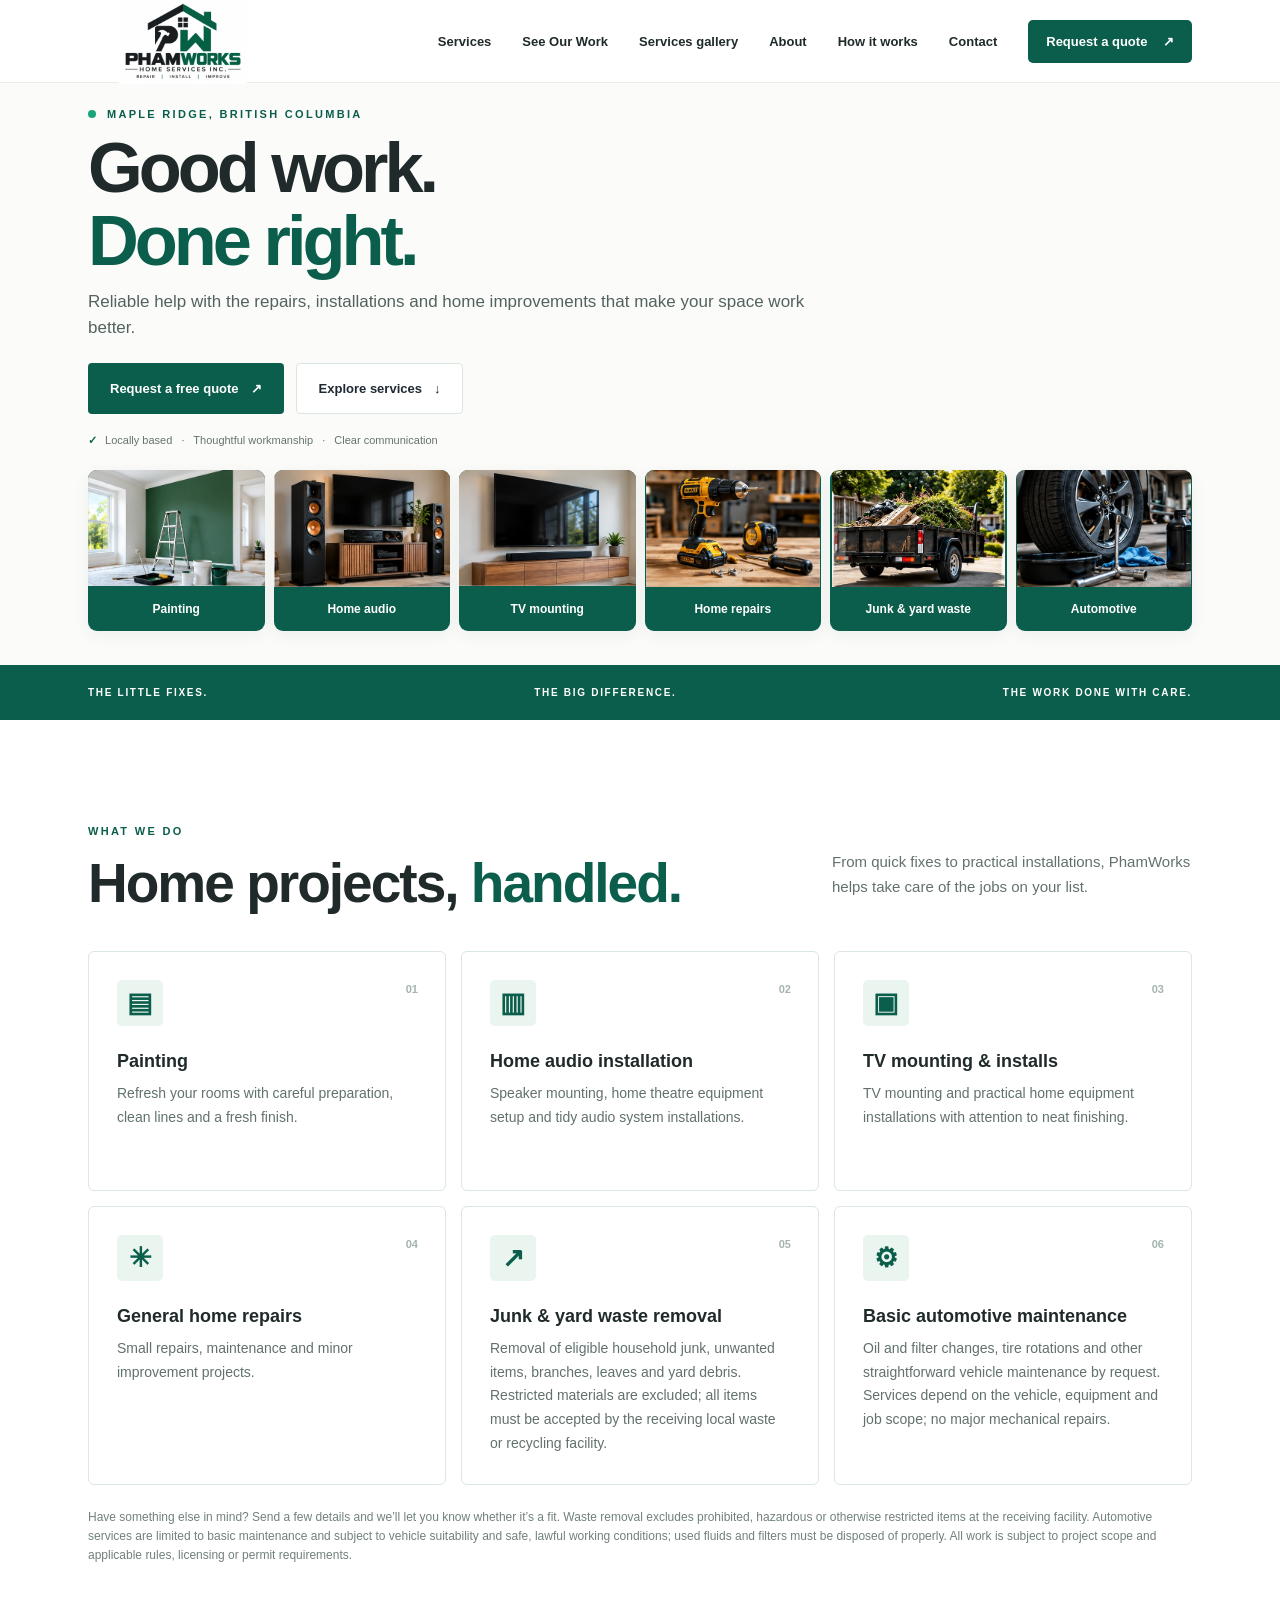
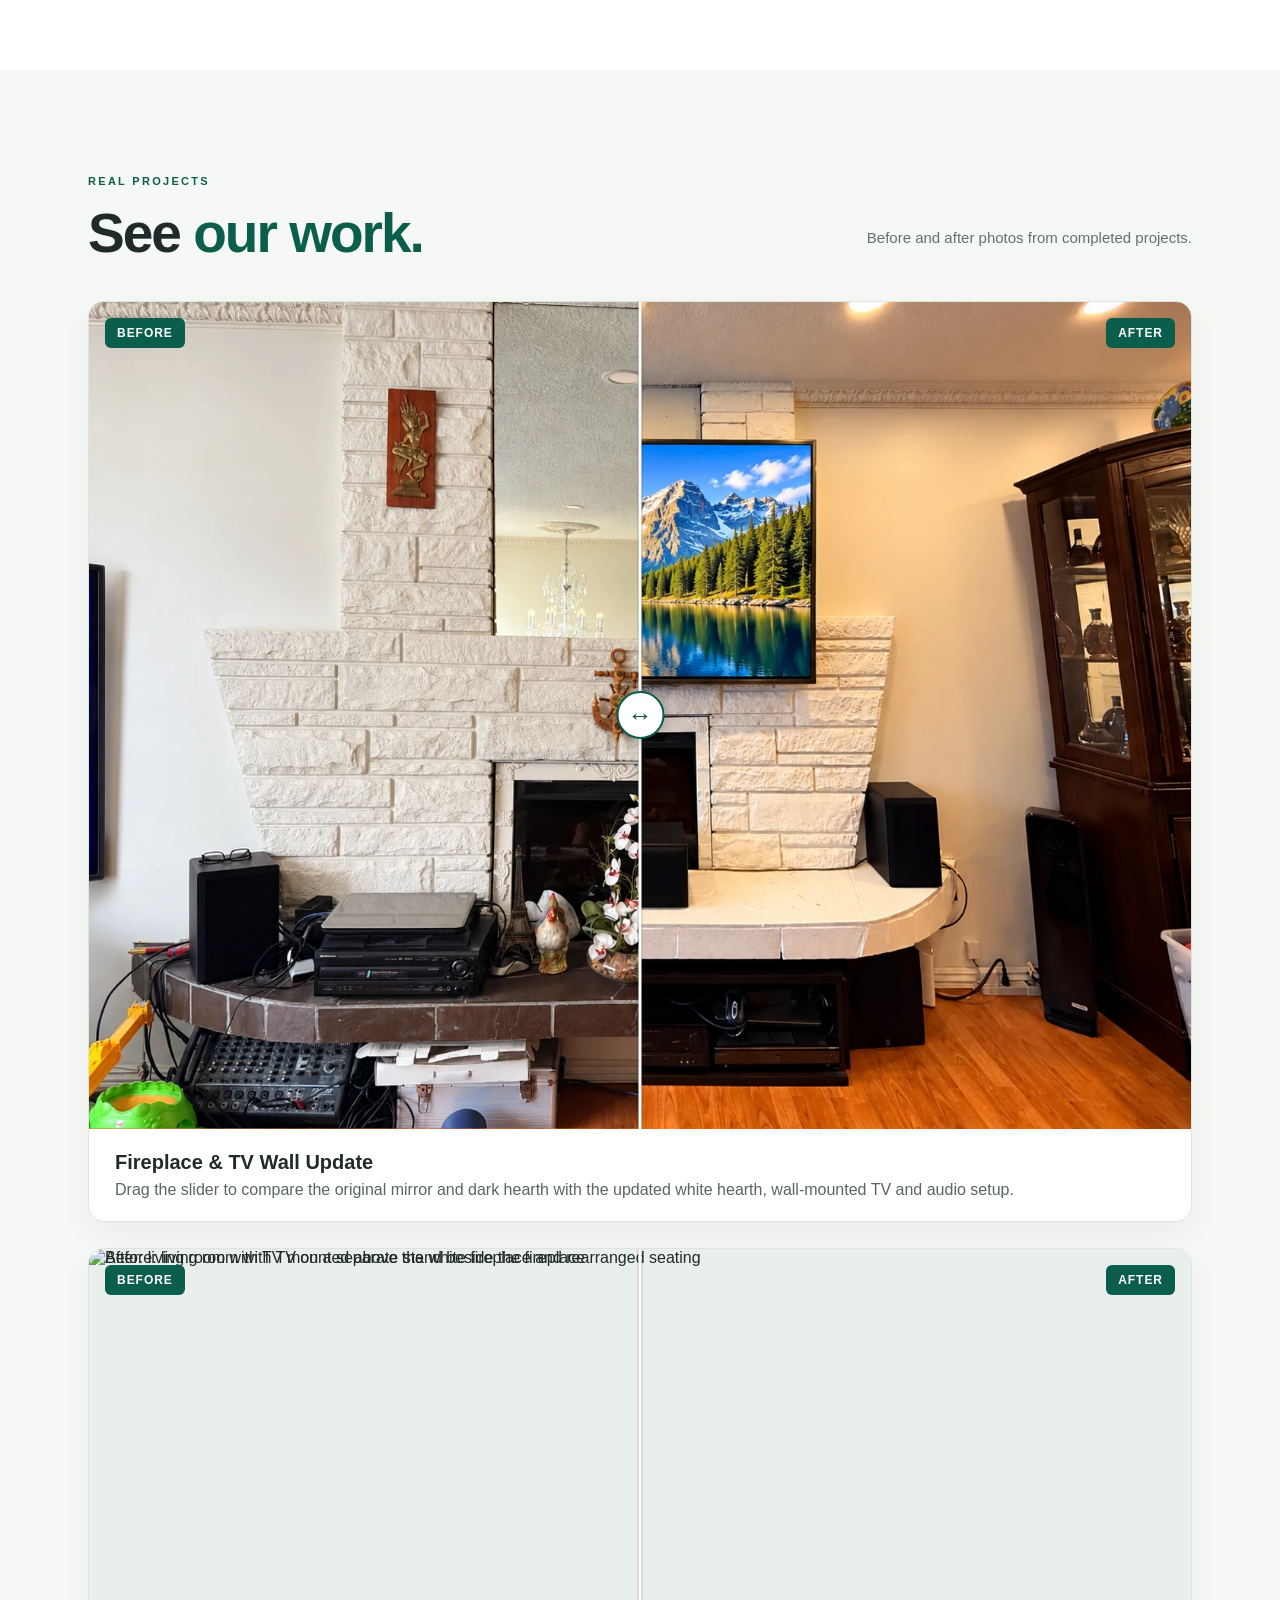
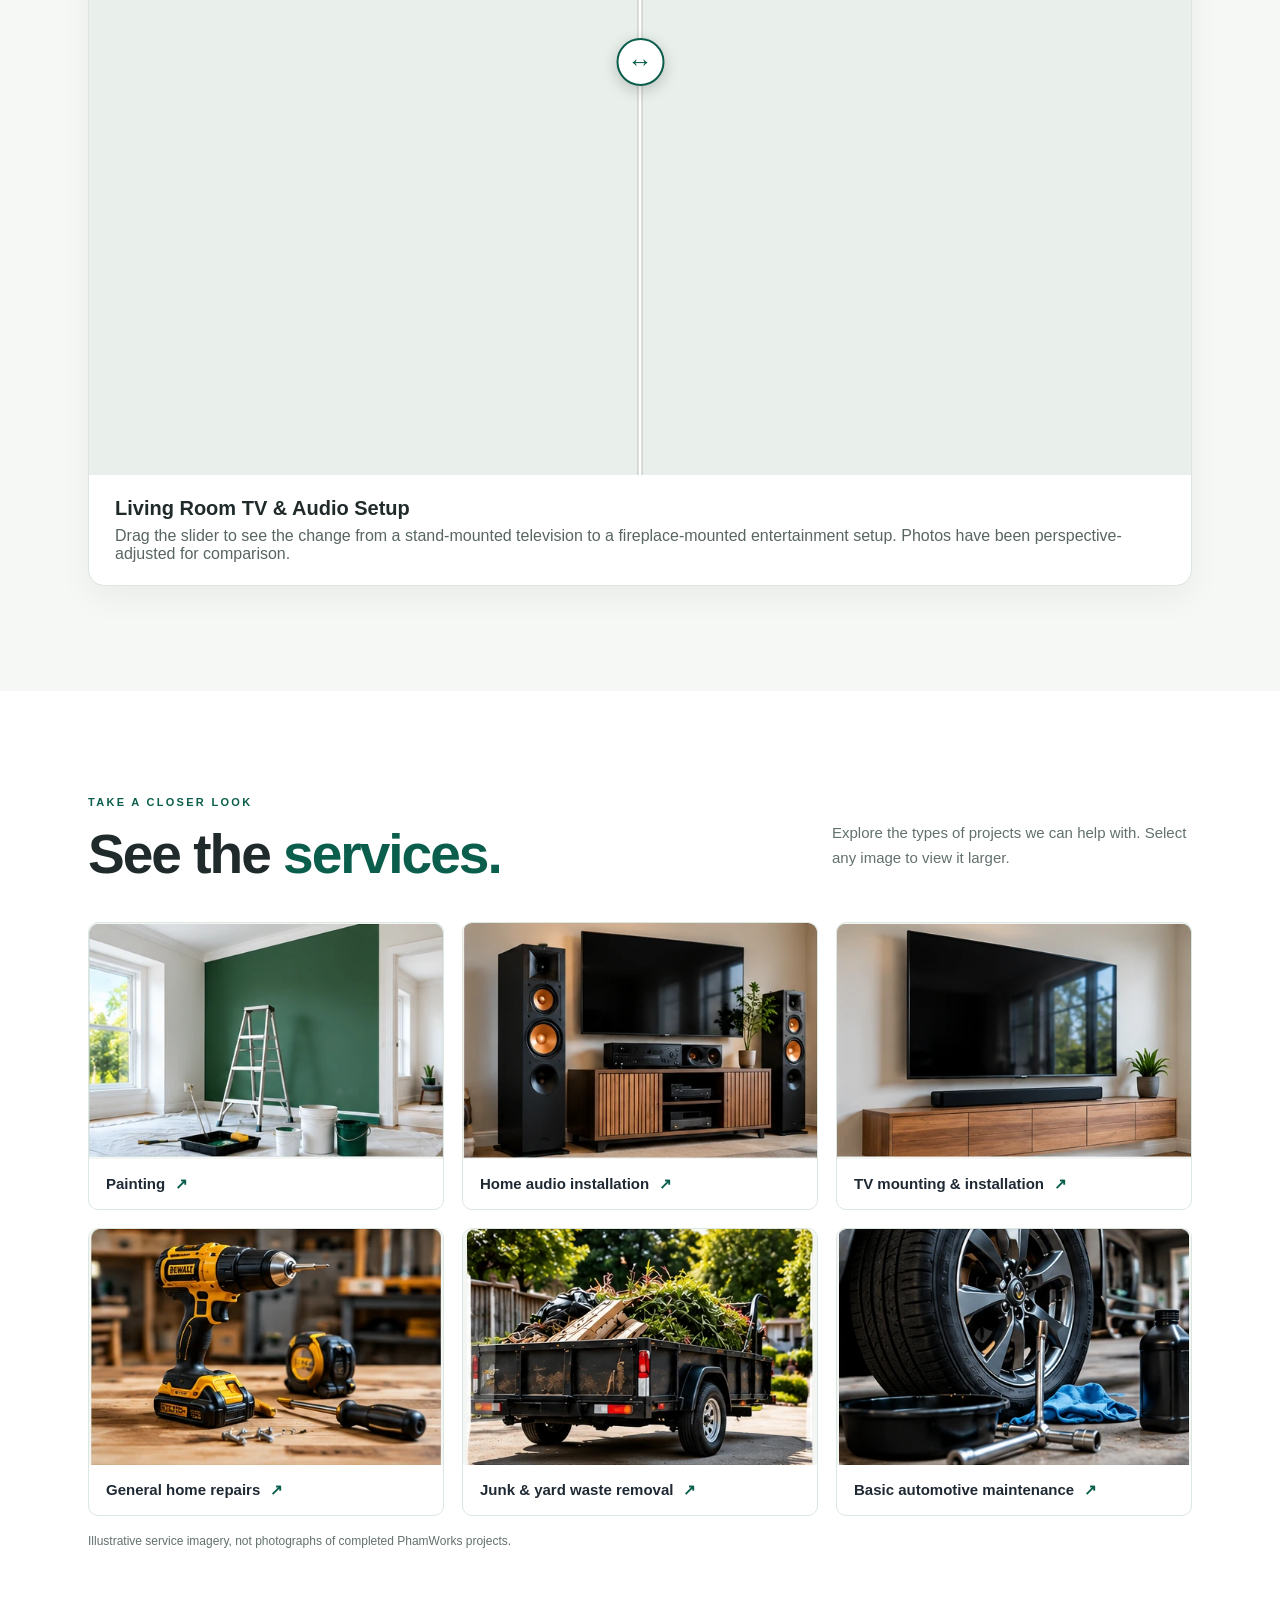
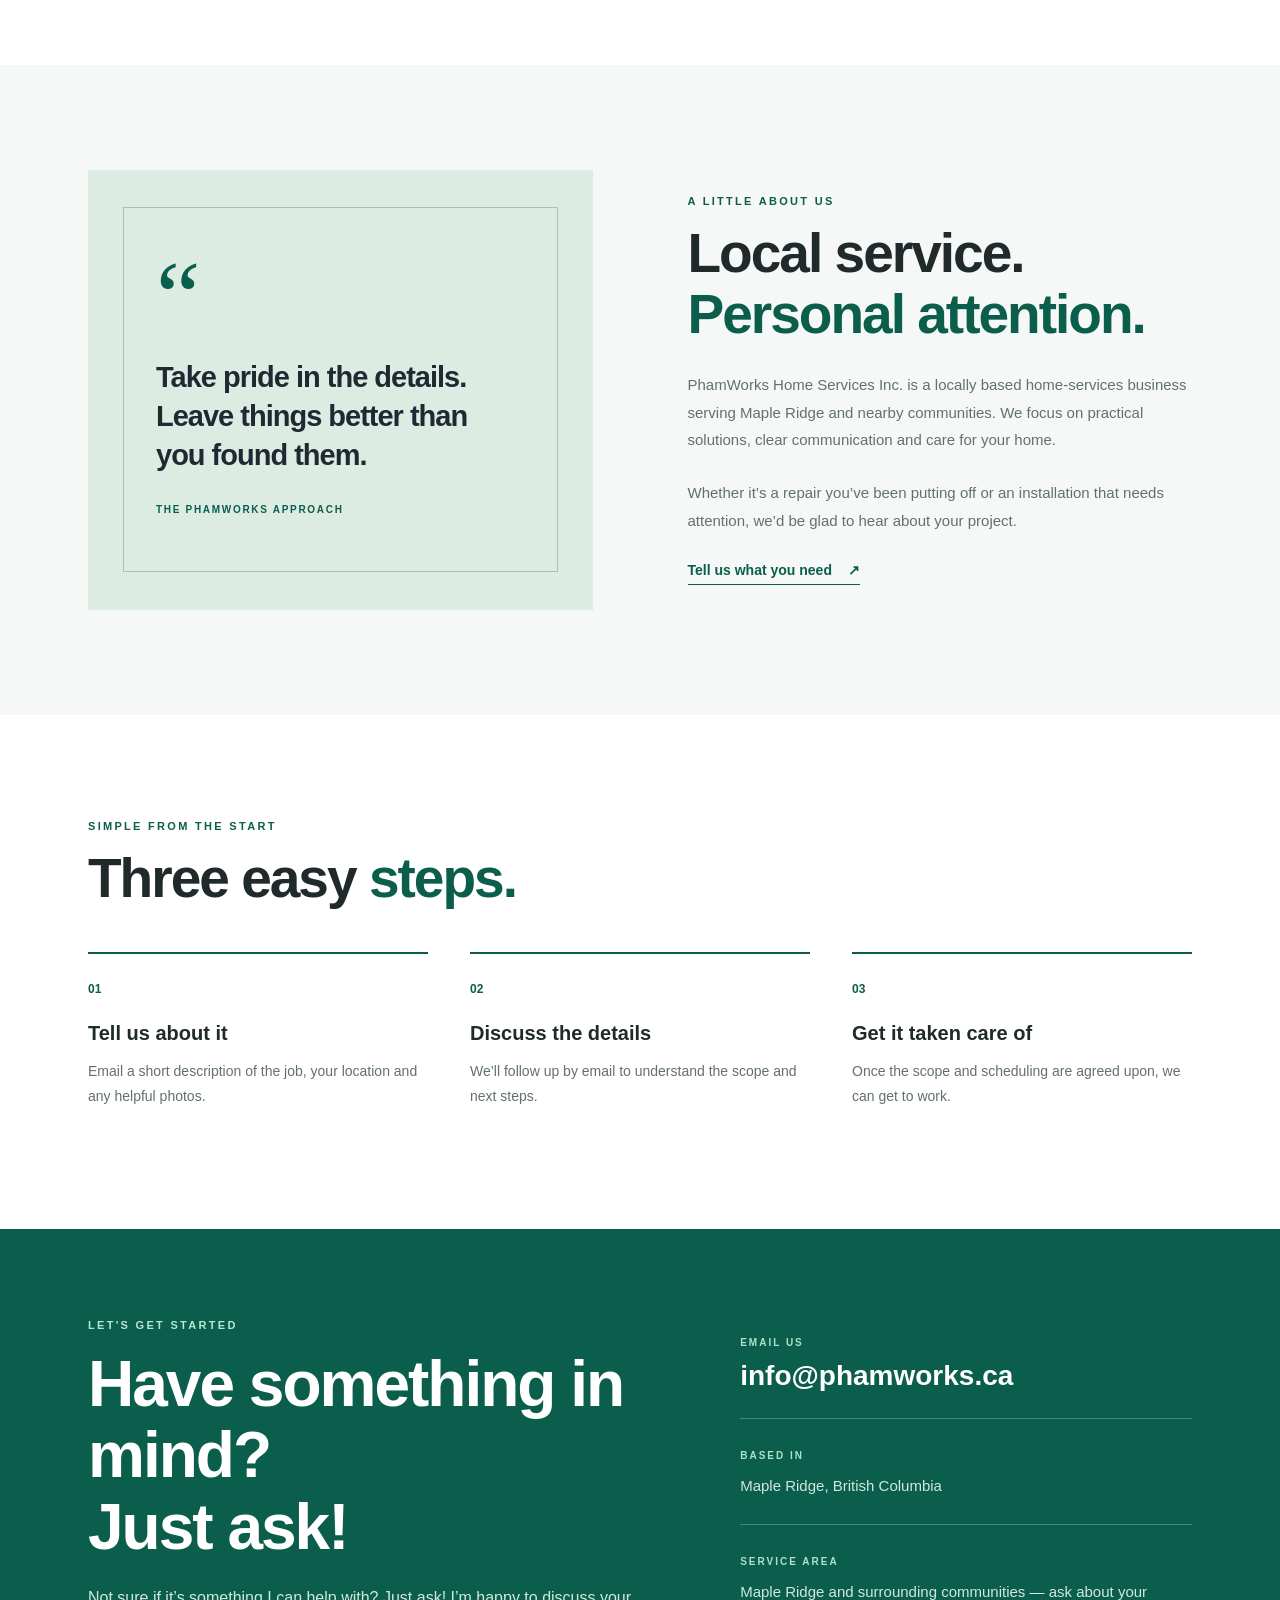
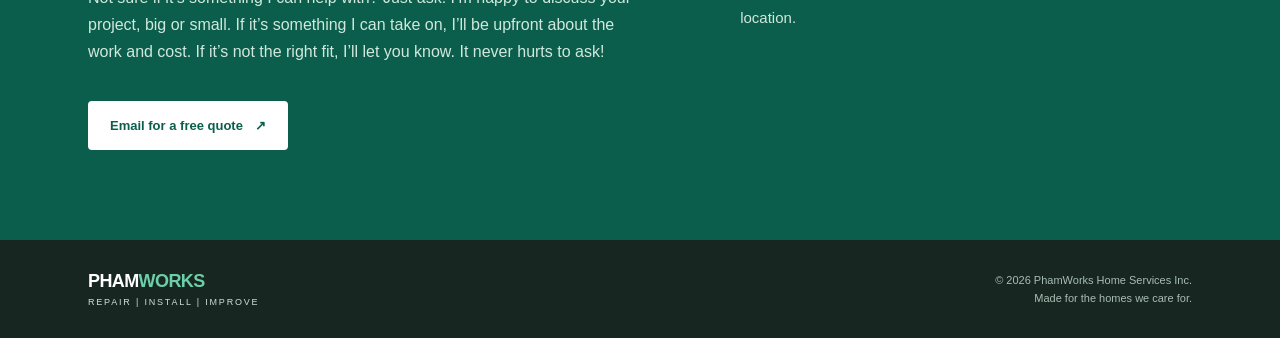
==== commit bda7a622: "Add files via upload" ====
--- a/index.html
+++ b/index.html
@@ -59,6 +59,18 @@
           </div>
           <div class="work-details"><h3>Fireplace &amp; TV Wall Update</h3><p>Drag the slider to compare the original mirror and dark hearth with the updated white hearth, wall-mounted TV and audio setup.</p></div>
         </article>
+
+        <article class="work-project" style="margin-top:26px">
+          <div class="before-after" data-before-after>
+            <img class="compare-base" src="assets/living-room-after.webp" alt="After: living room with TV mounted above the white fireplace and rearranged seating" loading="lazy" width="1200" height="900">
+            <div class="compare-before"><img src="assets/living-room-before.webp" alt="Before: living room with TV on a separate stand beside the fireplace" loading="lazy" width="1200" height="900"></div>
+            <span class="compare-label compare-label-before">BEFORE</span><span class="compare-label compare-label-after">AFTER</span>
+            <div class="compare-divider" aria-hidden="true"><span class="compare-handle">↔</span></div>
+            <label class="sr-only" for="living-room-compare">Move slider to compare living room before and after</label>
+            <input id="living-room-compare" class="compare-range" type="range" min="0" max="100" value="50" aria-label="Reveal before and after living room photos">
+          </div>
+          <div class="work-details"><h3>Living Room TV &amp; Audio Setup</h3><p>Drag the slider to see the change from a stand-mounted television to a fireplace-mounted entertainment setup. Photos have been perspective-adjusted for comparison.</p></div>
+        </article>
       </div>
     </section>
 <section class="section gallery-section" id="gallery"><div class="container"><div class="section-heading"><div><div class="kicker">TAKE A CLOSER LOOK</div><h2>See the <em>services.</em></h2></div><p>Explore the types of projects we can help with. Select any image to view it larger.</p></div><div class="gallery-grid"><button type="button" class="gallery-card" data-gallery-src="assets/gallery-painting.webp" data-gallery-title="Painting" aria-label="Enlarge photo: Painting"><img src="assets/gallery-painting.webp" alt="Paint rollers and supplies" loading="lazy" width="400" height="430"><span class="gallery-label">Painting<span aria-hidden="true"> ↗</span></span></button><button type="button" class="gallery-card" data-gallery-src="assets/gallery-audio.webp" data-gallery-title="Home audio installation" aria-label="Enlarge photo: Home audio installation"><img src="assets/gallery-audio.webp" alt="Home theatre speakers and audio equipment" loading="lazy" width="400" height="430"><span class="gallery-label">Home audio installation<span aria-hidden="true"> ↗</span></span></button><button type="button" class="gallery-card" data-gallery-src="assets/gallery-tv.webp" data-gallery-title="TV mounting & installation" aria-label="Enlarge photo: TV mounting & installation"><img src="assets/gallery-tv.webp" alt="Television and entertainment setup" loading="lazy" width="400" height="430"><span class="gallery-label">TV mounting & installation<span aria-hidden="true"> ↗</span></span></button><button type="button" class="gallery-card" data-gallery-src="assets/gallery-repairs.webp" data-gallery-title="General home repairs" aria-label="Enlarge photo: General home repairs"><img src="assets/gallery-repairs.webp" alt="Tools for repairs and installations" loading="lazy" width="400" height="430"><span class="gallery-label">General home repairs<span aria-hidden="true"> ↗</span></span></button><button type="button" class="gallery-card" data-gallery-src="assets/gallery-waste.webp" data-gallery-title="Junk & yard waste removal" aria-label="Enlarge photo: Junk & yard waste removal"><img src="assets/gallery-waste.webp" alt="Yard debris and cleanup" loading="lazy" width="400" height="430"><span class="gallery-label">Junk & yard waste removal<span aria-hidden="true"> ↗</span></span></button><button type="button" class="gallery-card" data-gallery-src="assets/gallery-automotive.webp" data-gallery-title="Basic automotive maintenance" aria-label="Enlarge photo: Basic automotive maintenance"><img src="assets/gallery-automotive.webp" alt="Automotive tools and tire maintenance" loading="lazy" width="400" height="430"><span class="gallery-label">Basic automotive maintenance<span aria-hidden="true"> ↗</span></span></button></div><p class="gallery-disclaimer">Illustrative service imagery, not photographs of completed PhamWorks projects.</p></div></section><dialog class="gallery-dialog" aria-label="Service photo viewer"><button type="button" class="gallery-close" aria-label="Close photo">×</button><img alt=""><p></p></dialog>
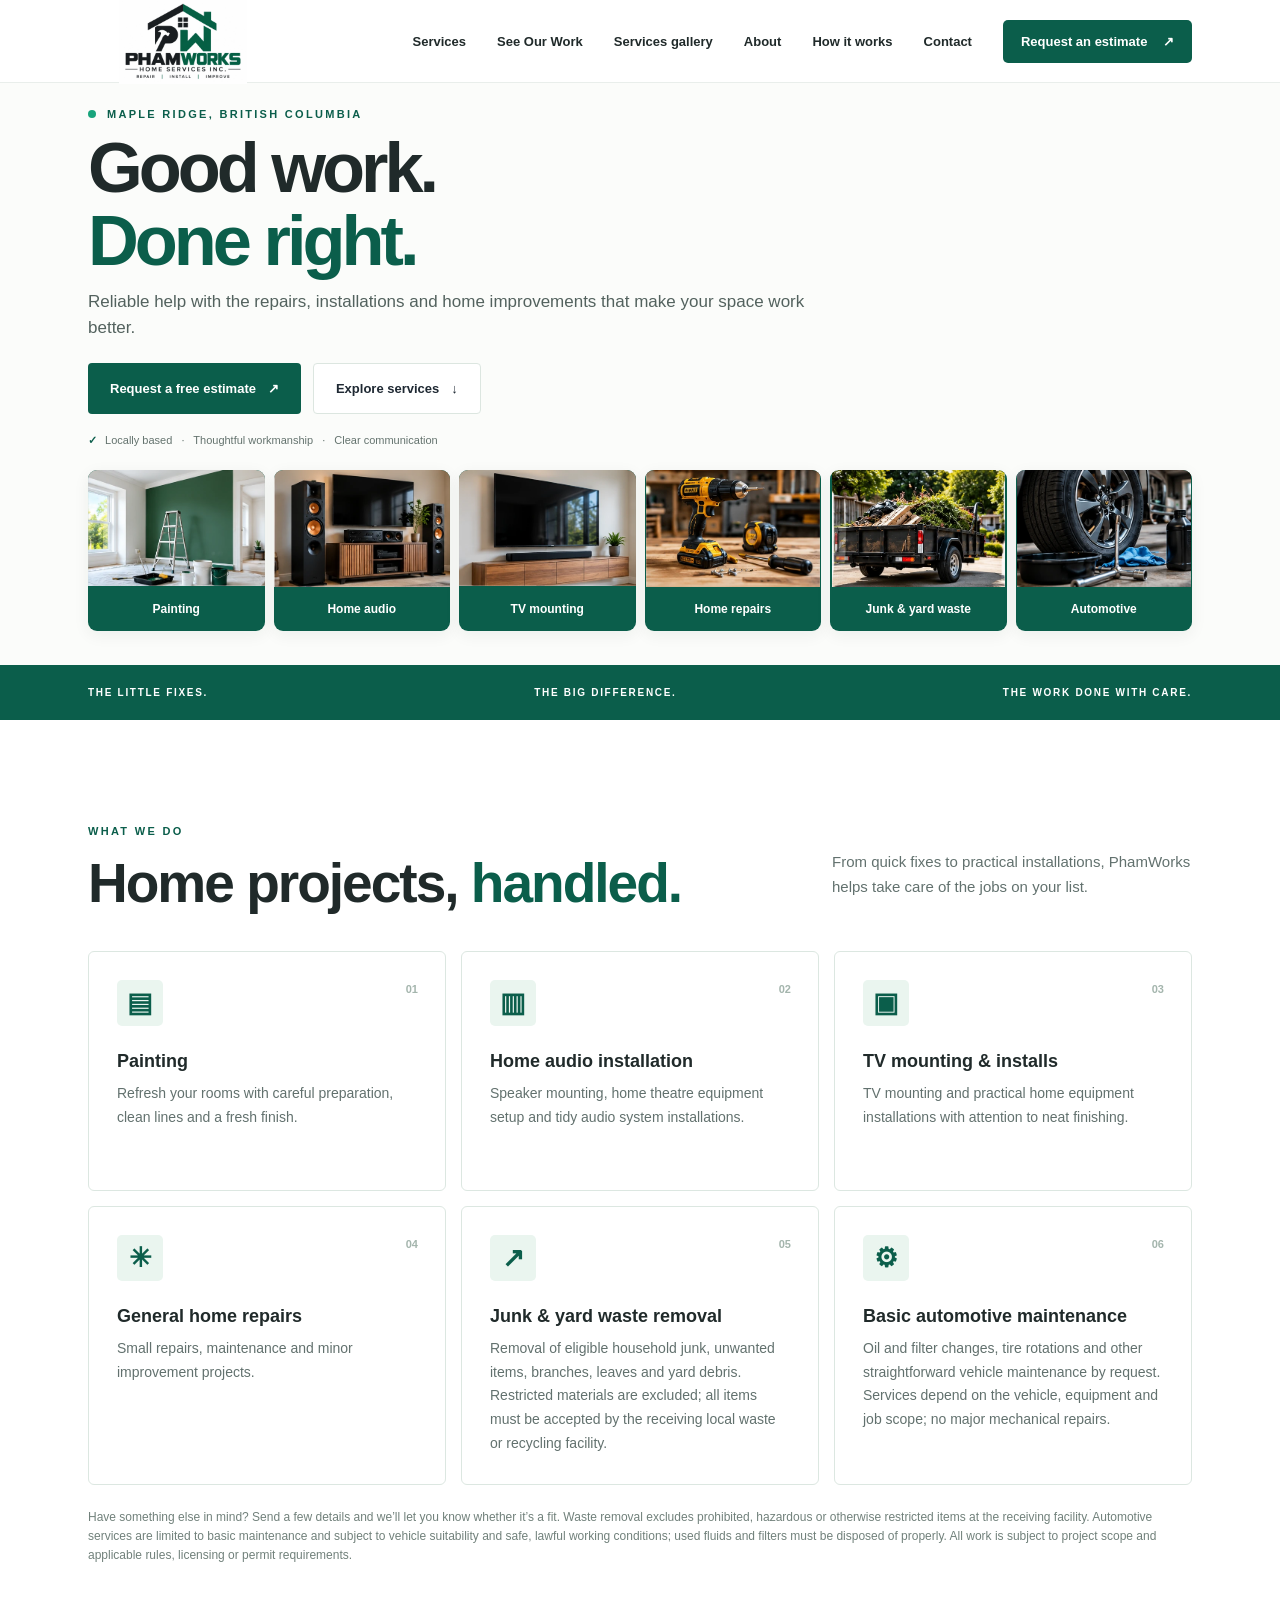
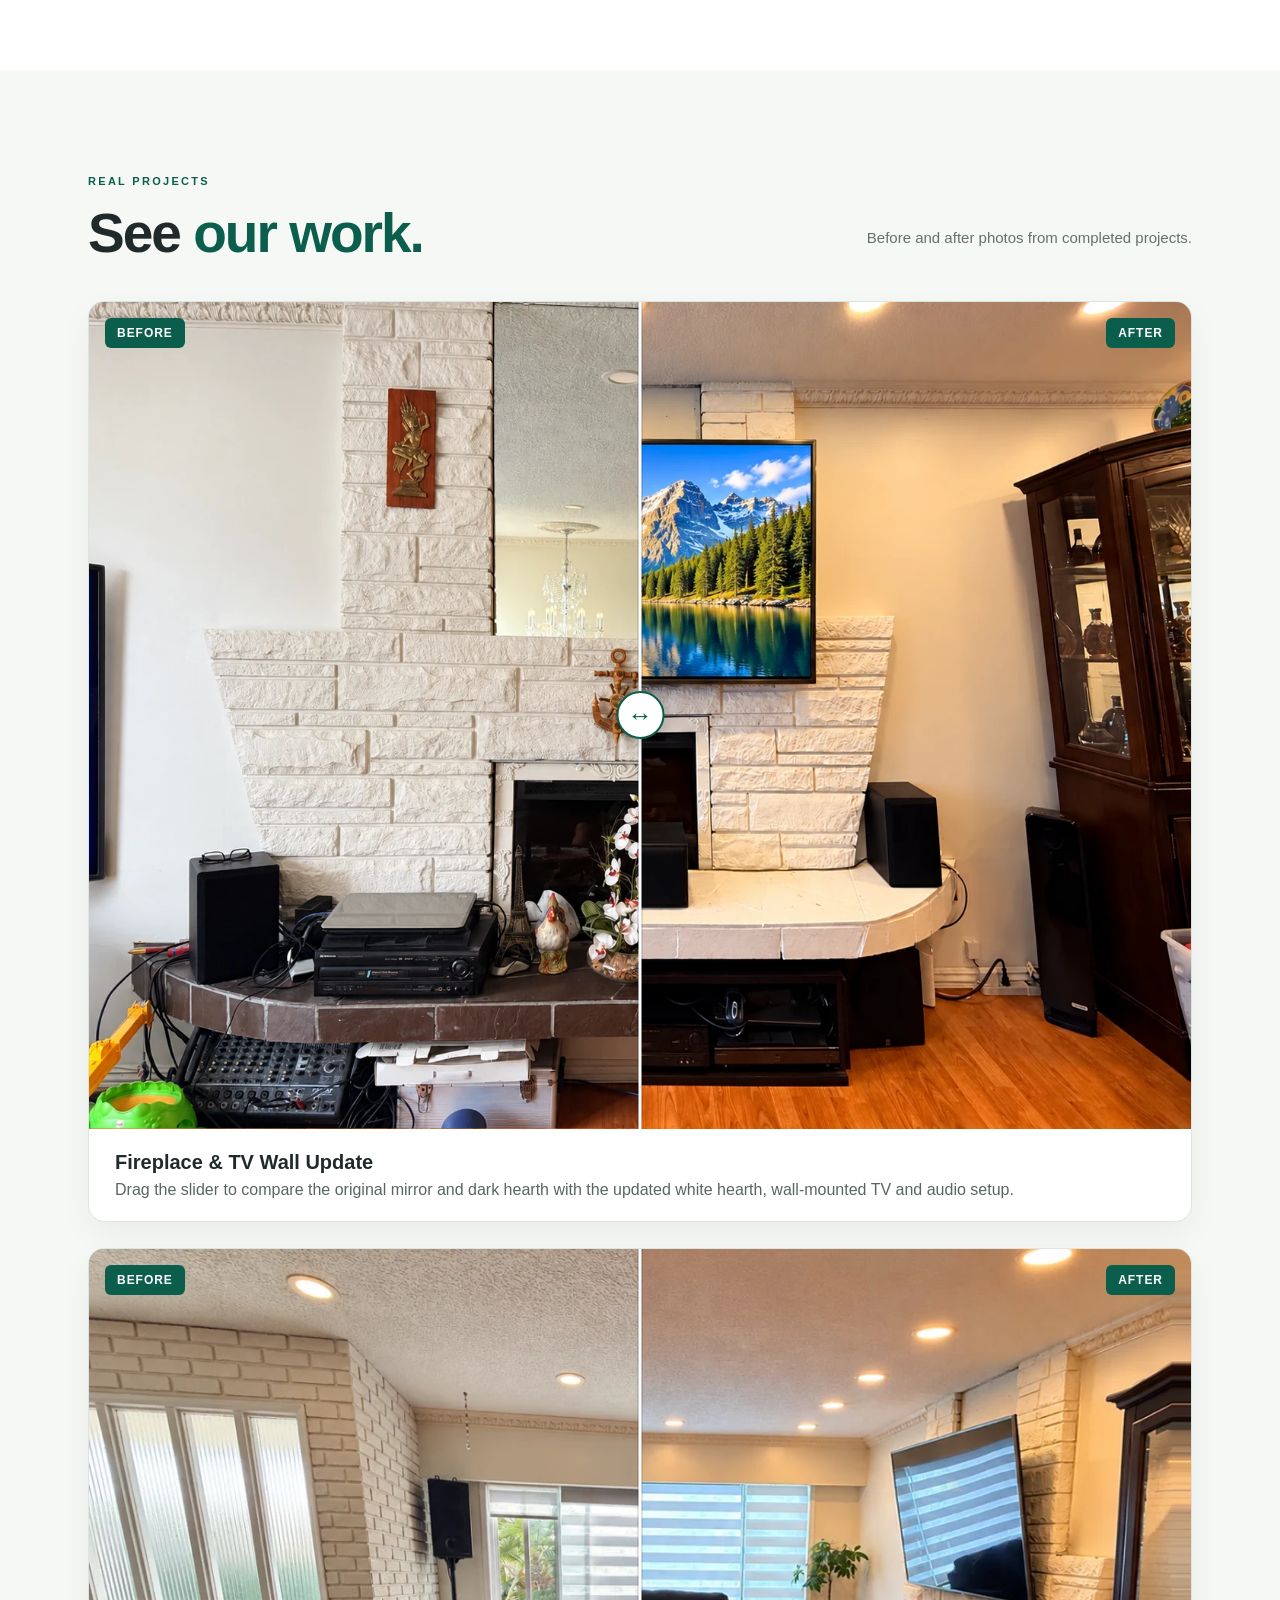
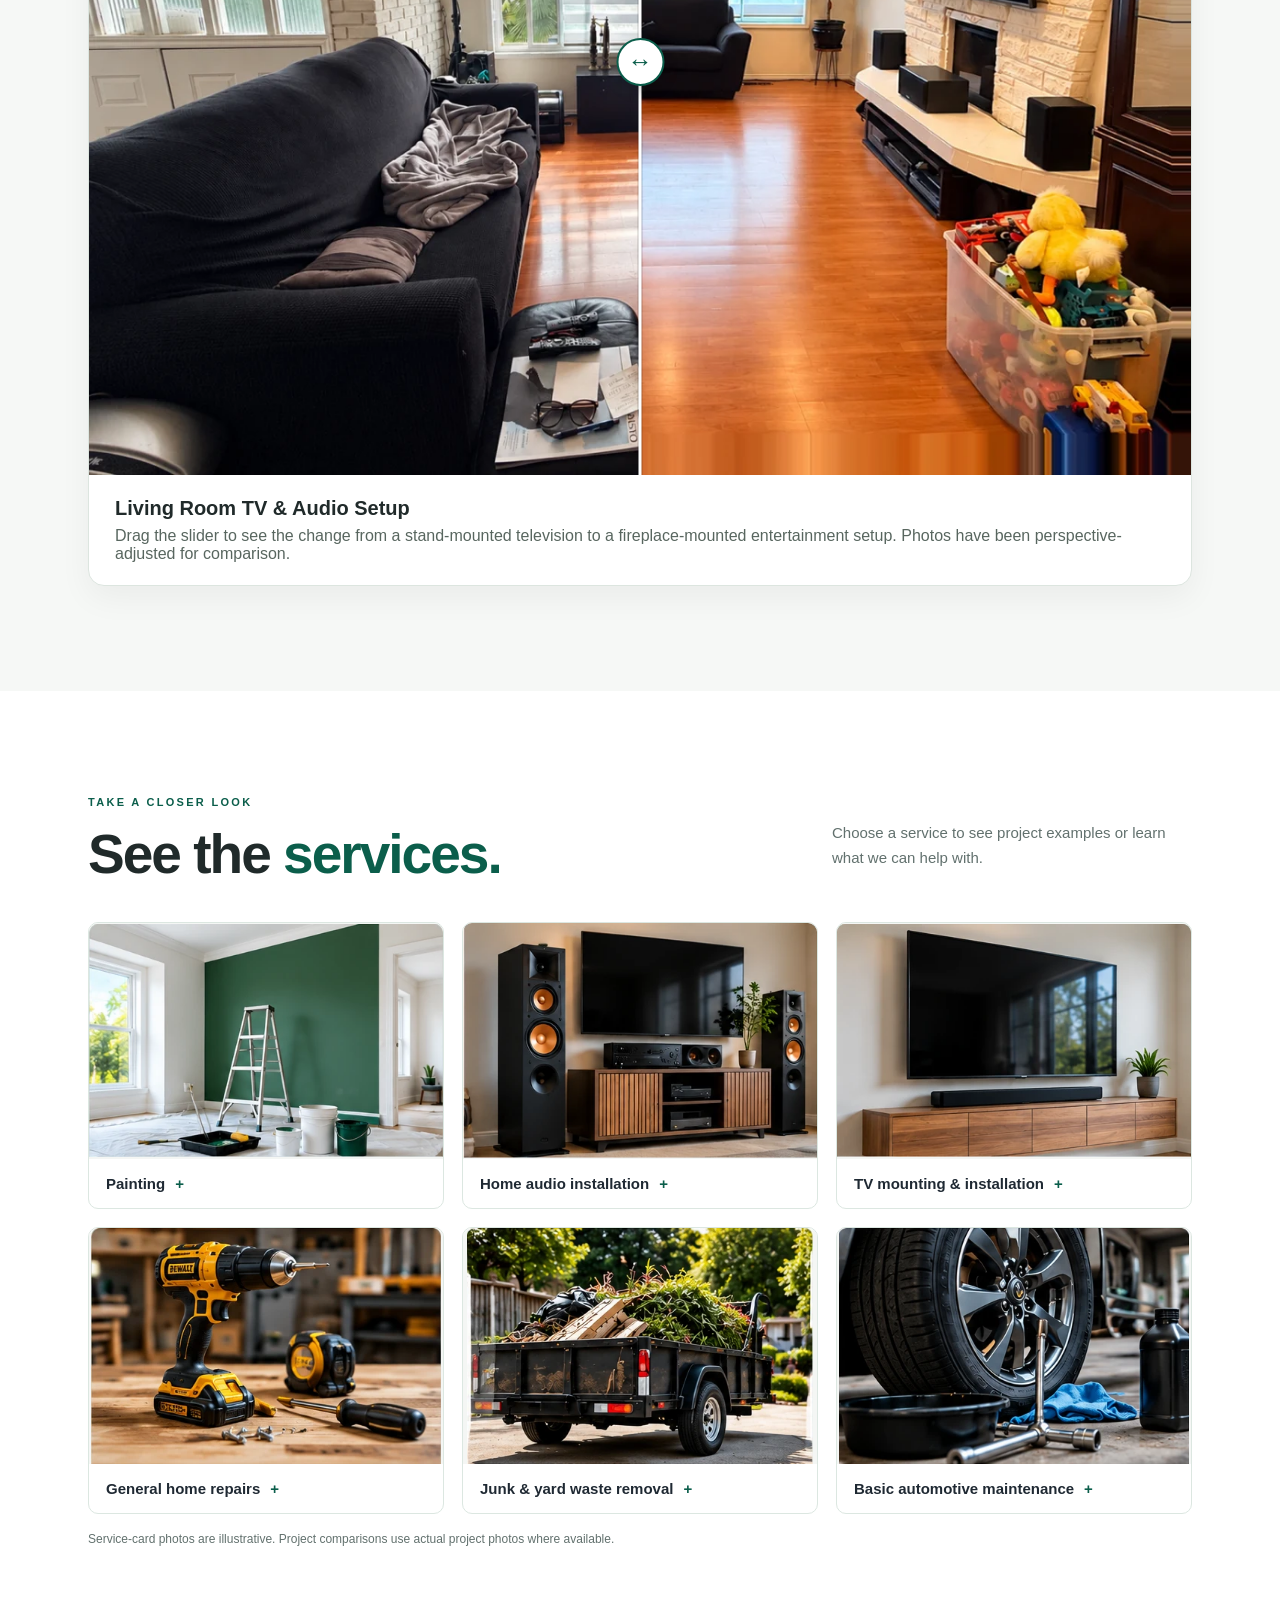
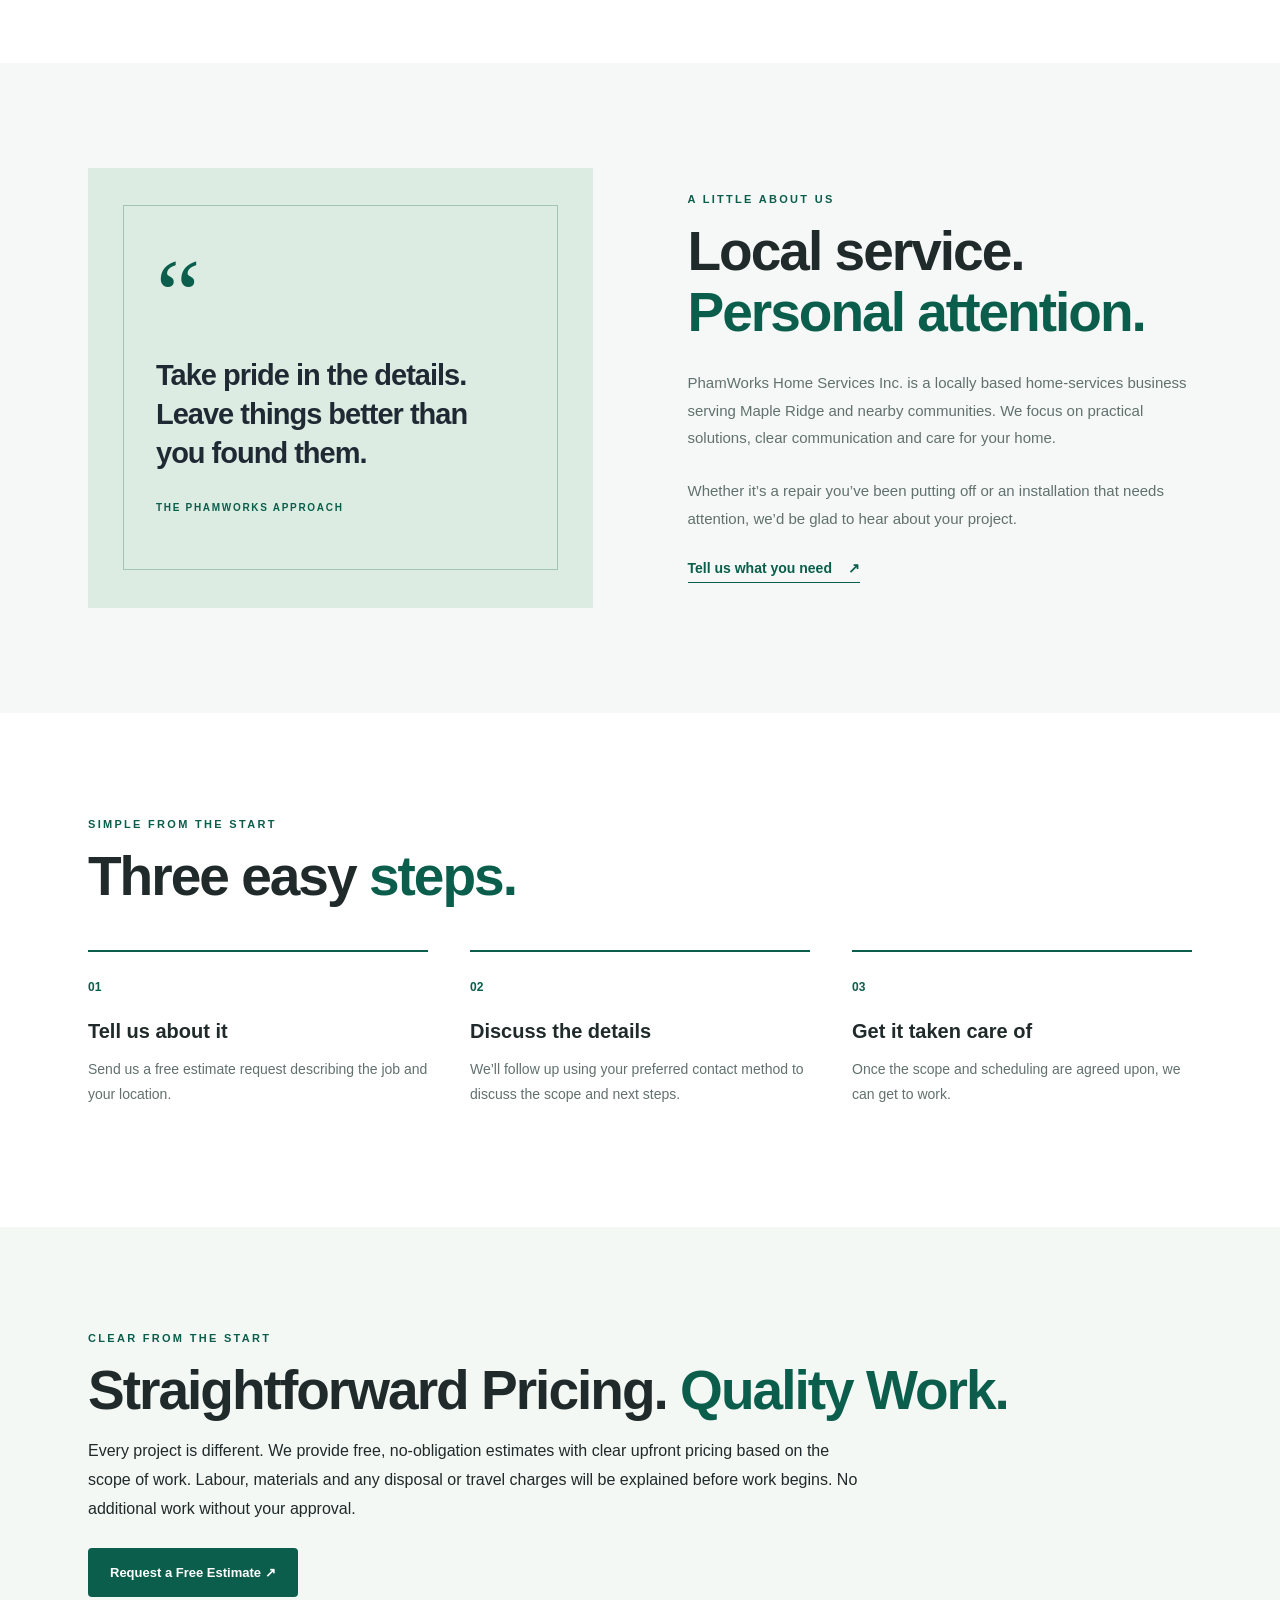
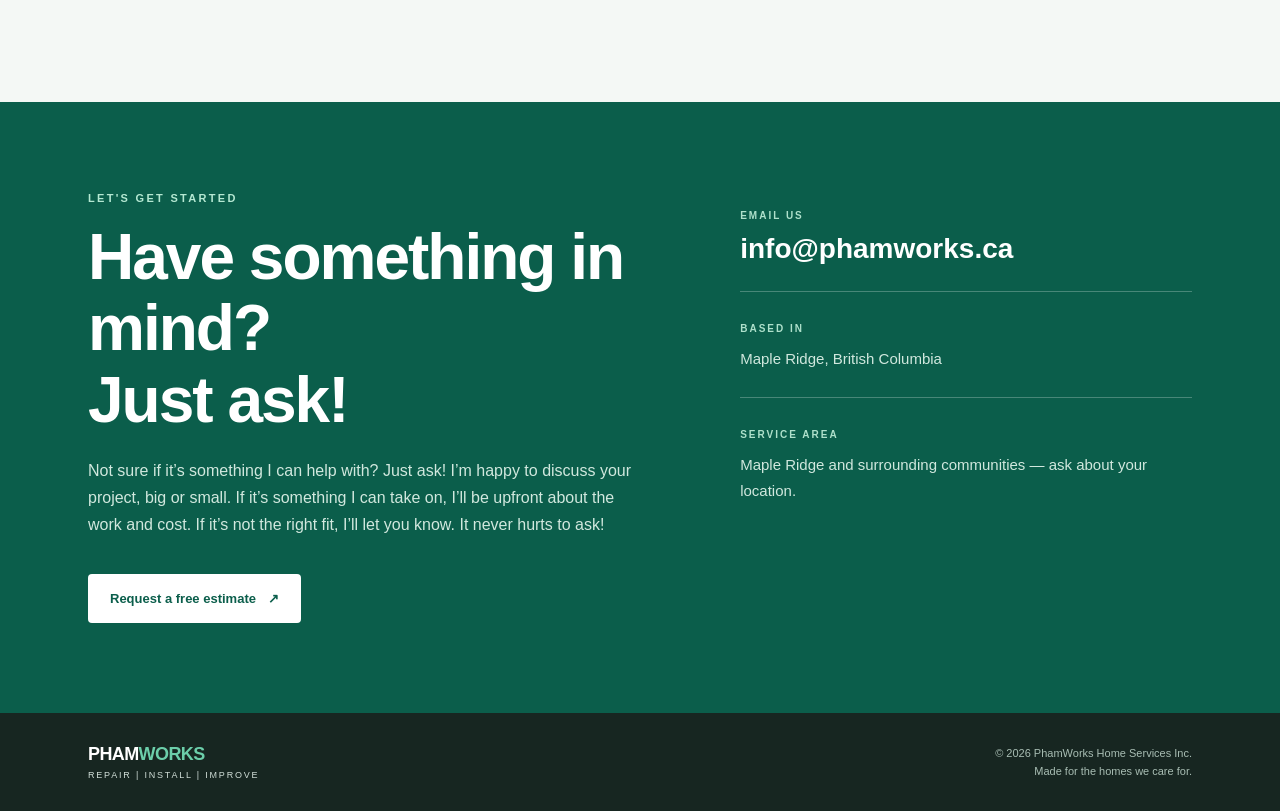
==== commit 15b5206c: "Add files via upload" ====
--- a/index.html
+++ b/index.html
@@ -4,7 +4,7 @@
   <meta charset="utf-8">
   <meta name="viewport" content="width=device-width, initial-scale=1">
   <meta name="theme-color" content="#0b5e4b">
-  <meta name="description" content="PhamWorks Home Services Inc. offers painting, TV mounting, home audio installation, junk removal, yard waste removal, basic vehicle maintenance and small home improvements in Maple Ridge and surrounding communities. Request a quote by email.">
+  <meta name="description" content="PhamWorks Home Services Inc. offers painting, TV mounting, home audio installation, junk removal, yard waste removal, basic vehicle maintenance and small home improvements in Maple Ridge and surrounding communities. Request an estimate by email.">
   <meta property="og:title" content="PhamWorks Home Services | Repair · Install · Improve">
   <meta property="og:description" content="Practical home repairs and improvements in Maple Ridge, BC. Email for a quote.">
   <meta property="og:type" content="website">
@@ -19,13 +19,13 @@
     <div class="container header-inner">
       <a class="brand" href="#home" aria-label="PhamWorks home"><img src="assets/phamworks-original-logo.webp" alt="PhamWorks Home Services Inc. — Repair, Install, Improve" width="170" height="113"></a>
       <button class="menu-toggle" type="button" aria-expanded="false" aria-controls="site-nav" aria-label="Toggle navigation"><span></span><span></span><span></span></button>
-      <nav class="nav" id="site-nav" aria-label="Main navigation"><a href="#services">Services</a><a href="#work">See Our Work</a><a href="#gallery">Services gallery</a><a href="#about">About</a><a href="#process">How it works</a><a href="#contact">Contact</a><a class="nav-cta" href="mailto:info@phamworks.ca?subject=PhamWorks%20Quote%20Request">Request a quote <span aria-hidden="true">↗</span></a></nav>
+      <nav class="nav" id="site-nav" aria-label="Main navigation"><a href="#services">Services</a><a href="#work">See Our Work</a><a href="#gallery">Services gallery</a><a href="#about">About</a><a href="#process">How it works</a><a href="#contact">Contact</a><a class="nav-cta" href="estimate.html">Request an estimate <span aria-hidden="true">↗</span></a></nav>
     </div>
   </header>
   <main id="main">
     <section class="hero" id="home">
       <div class="container hero-grid">
-        <div class="hero-copy"><div class="eyebrow"><span class="eyebrow-dot"></span> MAPLE RIDGE, BRITISH COLUMBIA</div><h1>Good work.<br><em>Done right.</em></h1><p class="hero-lead">Reliable help with the repairs, installations and home improvements that make your space work better.</p><div class="hero-actions"><a class="button primary" href="mailto:info@phamworks.ca?subject=PhamWorks%20Quote%20Request&amp;body=Hello%20PhamWorks%2C%0A%0AI%27d%20like%20a%20quote%20for%3A%0A%0AProject%20details%3A%0ALocation%3A%0APreferred%20timing%3A%0A%0AThank%20you!">Request a free quote <span aria-hidden="true">↗</span></a><a class="button secondary" href="#services">Explore services <span aria-hidden="true">↓</span></a></div><div class="hero-note"><span class="check" aria-hidden="true">✓</span> Locally based <span class="bullet">·</span> Thoughtful workmanship <span class="bullet">·</span> Clear communication</div></div>
+        <div class="hero-copy"><div class="eyebrow"><span class="eyebrow-dot"></span> MAPLE RIDGE, BRITISH COLUMBIA</div><h1>Good work.<br><em>Done right.</em></h1><p class="hero-lead">Reliable help with the repairs, installations and home improvements that make your space work better.</p><div class="hero-actions"><a class="button primary" href="estimate.html">Request a free estimate <span aria-hidden="true">↗</span></a><a class="button secondary" href="#services">Explore services <span aria-hidden="true">↓</span></a></div><div class="hero-note"><span class="check" aria-hidden="true">✓</span> Locally based <span class="bullet">·</span> Thoughtful workmanship <span class="bullet">·</span> Clear communication</div></div>
         <div class="hero-service-photos" aria-label="Six PhamWorks services"><a class="hero-service-card" href="#gallery" aria-label="View Painting photos"><img src="assets/gallery-painting.webp" alt="Painting equipment and setup" width="270" height="266" fetchpriority="high"><span>Painting</span></a>
 <a class="hero-service-card" href="#gallery" aria-label="View Home audio photos"><img src="assets/gallery-audio.webp" alt="Home audio equipment and setup" width="270" height="266" loading="lazy"><span>Home audio</span></a>
 <a class="hero-service-card" href="#gallery" aria-label="View TV mounting photos"><img src="assets/gallery-tv.webp" alt="TV mounting equipment and setup" width="270" height="266" loading="lazy"><span>TV mounting</span></a>
@@ -73,10 +73,9 @@
         </article>
       </div>
     </section>
-<section class="section gallery-section" id="gallery"><div class="container"><div class="section-heading"><div><div class="kicker">TAKE A CLOSER LOOK</div><h2>See the <em>services.</em></h2></div><p>Explore the types of projects we can help with. Select any image to view it larger.</p></div><div class="gallery-grid"><button type="button" class="gallery-card" data-gallery-src="assets/gallery-painting.webp" data-gallery-title="Painting" aria-label="Enlarge photo: Painting"><img src="assets/gallery-painting.webp" alt="Paint rollers and supplies" loading="lazy" width="400" height="430"><span class="gallery-label">Painting<span aria-hidden="true"> ↗</span></span></button><button type="button" class="gallery-card" data-gallery-src="assets/gallery-audio.webp" data-gallery-title="Home audio installation" aria-label="Enlarge photo: Home audio installation"><img src="assets/gallery-audio.webp" alt="Home theatre speakers and audio equipment" loading="lazy" width="400" height="430"><span class="gallery-label">Home audio installation<span aria-hidden="true"> ↗</span></span></button><button type="button" class="gallery-card" data-gallery-src="assets/gallery-tv.webp" data-gallery-title="TV mounting & installation" aria-label="Enlarge photo: TV mounting & installation"><img src="assets/gallery-tv.webp" alt="Television and entertainment setup" loading="lazy" width="400" height="430"><span class="gallery-label">TV mounting & installation<span aria-hidden="true"> ↗</span></span></button><button type="button" class="gallery-card" data-gallery-src="assets/gallery-repairs.webp" data-gallery-title="General home repairs" aria-label="Enlarge photo: General home repairs"><img src="assets/gallery-repairs.webp" alt="Tools for repairs and installations" loading="lazy" width="400" height="430"><span class="gallery-label">General home repairs<span aria-hidden="true"> ↗</span></span></button><button type="button" class="gallery-card" data-gallery-src="assets/gallery-waste.webp" data-gallery-title="Junk & yard waste removal" aria-label="Enlarge photo: Junk & yard waste removal"><img src="assets/gallery-waste.webp" alt="Yard debris and cleanup" loading="lazy" width="400" height="430"><span class="gallery-label">Junk & yard waste removal<span aria-hidden="true"> ↗</span></span></button><button type="button" class="gallery-card" data-gallery-src="assets/gallery-automotive.webp" data-gallery-title="Basic automotive maintenance" aria-label="Enlarge photo: Basic automotive maintenance"><img src="assets/gallery-automotive.webp" alt="Automotive tools and tire maintenance" loading="lazy" width="400" height="430"><span class="gallery-label">Basic automotive maintenance<span aria-hidden="true"> ↗</span></span></button></div><p class="gallery-disclaimer">Illustrative service imagery, not photographs of completed PhamWorks projects.</p></div></section><dialog class="gallery-dialog" aria-label="Service photo viewer"><button type="button" class="gallery-close" aria-label="Close photo">×</button><img alt=""><p></p></dialog>
-    <section class="section about" id="about"><div class="container about-grid"><div class="about-visual"><div class="about-frame"><span class="giant-quote">“</span><p>Take pride in the details. Leave things better than you found them.</p><span class="frame-footer">THE PHAMWORKS APPROACH</span></div></div><div class="about-copy"><div class="kicker">A LITTLE ABOUT US</div><h2>Local service.<br><em>Personal attention.</em></h2><p>PhamWorks Home Services Inc. is a locally based home-services business serving Maple Ridge and nearby communities. We focus on practical solutions, clear communication and care for your home.</p><p>Whether it’s a repair you’ve been putting off or an installation that needs attention, we’d be glad to hear about your project.</p><a class="text-link" href="mailto:info@phamworks.ca?subject=Question%20for%20PhamWorks">Tell us what you need <span aria-hidden="true">↗</span></a></div></div></section>
-    <section class="section process" id="process"><div class="container"><div class="kicker">SIMPLE FROM THE START</div><h2>Three easy <em>steps.</em></h2><div class="steps"><div class="step"><span>01</span><h3>Tell us about it</h3><p>Email a short description of the job, your location and any helpful photos.</p></div><div class="step"><span>02</span><h3>Discuss the details</h3><p>We’ll follow up by email to understand the scope and next steps.</p></div><div class="step"><span>03</span><h3>Get it taken care of</h3><p>Once the scope and scheduling are agreed upon, we can get to work.</p></div></div></div></section>
-    <section class="contact-section" id="contact"><div class="container contact-grid"><div><div class="kicker light">LET'S GET STARTED</div><h2>Have something in mind?<br>Just ask!</h2><p>Not sure if it’s something I can help with? Just ask! I’m happy to discuss your project, big or small. If it’s something I can take on, I’ll be upfront about the work and cost. If it’s not the right fit, I’ll let you know. It never hurts to ask!</p><a class="button contact-button" href="mailto:info@phamworks.ca?subject=PhamWorks%20Quote%20Request&amp;body=Hello%20PhamWorks%2C%0A%0AI%27d%20like%20a%20quote%20for%3A%0A%0AProject%20details%3A%0ALocation%3A%0APreferred%20timing%3A%0A%0AThank%20you!">Email for a free quote <span aria-hidden="true">↗</span></a></div><div class="contact-info"><span class="contact-label">EMAIL US</span><a href="mailto:info@phamworks.ca">info@phamworks.ca</a><div class="contact-divider"></div><span class="contact-label">BASED IN</span><p>Maple Ridge, British Columbia</p><div class="contact-divider"></div><span class="contact-label">SERVICE AREA</span><p>Maple Ridge and surrounding communities — ask about your location.</p></div></div></section>
+<section class="section gallery-section" id="gallery"><div class="container"><div class="section-heading"><div><div class="kicker">TAKE A CLOSER LOOK</div><h2>See the <em>services.</em></h2></div><p>Choose a service to see project examples or learn what we can help with.</p></div><div class="gallery-grid"><button type="button" class="gallery-card" data-service="painting" aria-expanded="false" aria-controls="service-panel" aria-label="Explore Painting"><img src="assets/gallery-painting.webp" alt="Illustrative Painting service photo" loading="lazy" width="400" height="430"><span class="gallery-label">Painting<span aria-hidden="true"> +</span></span></button><button type="button" class="gallery-card" data-service="audio" aria-expanded="false" aria-controls="service-panel" aria-label="Explore Home audio installation"><img src="assets/gallery-audio.webp" alt="Illustrative Home audio installation service photo" loading="lazy" width="400" height="430"><span class="gallery-label">Home audio installation<span aria-hidden="true"> +</span></span></button><button type="button" class="gallery-card" data-service="tv" aria-expanded="false" aria-controls="service-panel" aria-label="Explore TV mounting & installation"><img src="assets/gallery-tv.webp" alt="Illustrative TV mounting & installation service photo" loading="lazy" width="400" height="430"><span class="gallery-label">TV mounting & installation<span aria-hidden="true"> +</span></span></button><button type="button" class="gallery-card" data-service="repairs" aria-expanded="false" aria-controls="service-panel" aria-label="Explore General home repairs"><img src="assets/gallery-repairs.webp" alt="Illustrative General home repairs service photo" loading="lazy" width="400" height="430"><span class="gallery-label">General home repairs<span aria-hidden="true"> +</span></span></button><button type="button" class="gallery-card" data-service="waste" aria-expanded="false" aria-controls="service-panel" aria-label="Explore Junk & yard waste removal"><img src="assets/gallery-waste.webp" alt="Illustrative Junk & yard waste removal service photo" loading="lazy" width="400" height="430"><span class="gallery-label">Junk & yard waste removal<span aria-hidden="true"> +</span></span></button><button type="button" class="gallery-card" data-service="automotive" aria-expanded="false" aria-controls="service-panel" aria-label="Explore Basic automotive maintenance"><img src="assets/gallery-automotive.webp" alt="Illustrative Basic automotive maintenance service photo" loading="lazy" width="400" height="430"><span class="gallery-label">Basic automotive maintenance<span aria-hidden="true"> +</span></span></button></div><div id="service-panel" class="service-panel" hidden aria-live="polite"></div><p class="gallery-disclaimer">Service-card photos are illustrative. Project comparisons use actual project photos where available.</p></div></section>    <section class="section about" id="about"><div class="container about-grid"><div class="about-visual"><div class="about-frame"><span class="giant-quote">“</span><p>Take pride in the details. Leave things better than you found them.</p><span class="frame-footer">THE PHAMWORKS APPROACH</span></div></div><div class="about-copy"><div class="kicker">A LITTLE ABOUT US</div><h2>Local service.<br><em>Personal attention.</em></h2><p>PhamWorks Home Services Inc. is a locally based home-services business serving Maple Ridge and nearby communities. We focus on practical solutions, clear communication and care for your home.</p><p>Whether it’s a repair you’ve been putting off or an installation that needs attention, we’d be glad to hear about your project.</p><a class="text-link" href="mailto:info@phamworks.ca?subject=Question%20for%20PhamWorks">Tell us what you need <span aria-hidden="true">↗</span></a></div></div></section>
+    <section class="section process" id="process"><div class="container"><div class="kicker">SIMPLE FROM THE START</div><h2>Three easy <em>steps.</em></h2><div class="steps"><div class="step"><span>01</span><h3>Tell us about it</h3><p>Send us a free estimate request describing the job and your location.</p></div><div class="step"><span>02</span><h3>Discuss the details</h3><p>We’ll follow up using your preferred contact method to discuss the scope and next steps.</p></div><div class="step"><span>03</span><h3>Get it taken care of</h3><p>Once the scope and scheduling are agreed upon, we can get to work.</p></div></div></div></section>
+    <section class="section pricing-section" id="pricing"><div class="container"><div class="kicker">CLEAR FROM THE START</div><h2>Straightforward Pricing. <em>Quality Work.</em></h2><p>Every project is different. We provide free, no-obligation estimates with clear upfront pricing based on the scope of work. Labour, materials and any disposal or travel charges will be explained before work begins. No additional work without your approval.</p><a class="button primary" href="estimate.html">Request a Free Estimate ↗</a></div></section><section class="contact-section" id="contact"><div class="container contact-grid"><div><div class="kicker light">LET'S GET STARTED</div><h2>Have something in mind?<br>Just ask!</h2><p>Not sure if it’s something I can help with? Just ask! I’m happy to discuss your project, big or small. If it’s something I can take on, I’ll be upfront about the work and cost. If it’s not the right fit, I’ll let you know. It never hurts to ask!</p><a class="button contact-button" href="estimate.html">Request a free estimate <span aria-hidden="true">↗</span></a></div><div class="contact-info"><span class="contact-label">EMAIL US</span><a href="mailto:info@phamworks.ca">info@phamworks.ca</a><div class="contact-divider"></div><span class="contact-label">BASED IN</span><p>Maple Ridge, British Columbia</p><div class="contact-divider"></div><span class="contact-label">SERVICE AREA</span><p>Maple Ridge and surrounding communities — ask about your location.</p></div></div></section>
   </main>
   <footer class="footer"><div class="container footer-inner"><div><strong>PHAM<span>WORKS</span></strong><p>REPAIR | INSTALL | IMPROVE</p></div><div><span>© <span id="year">2026</span> PhamWorks Home Services Inc.</span><span>Made for the homes we care for.</span></div></div></footer>
   <script src="script.js" defer></script>
--- a/styles.css
+++ b/styles.css
@@ -58,3 +58,13 @@
 .before-after .compare-range{position:absolute;z-index:4;inset:0;width:100%;height:100%;margin:0;opacity:0;cursor:ew-resize;touch-action:pan-y}
 .before-after:focus-within{outline:3px solid #0b5e4b;outline-offset:3px}
 @media(max-width:650px){.before-after .compare-label{font-size:10px;top:9px;padding:6px 8px}.compare-label-before{left:9px}.compare-label-after{right:9px}.before-after .compare-handle{width:42px;height:42px}}
+
+/* Service details and estimate form */
+.service-panel{margin-top:24px;padding:clamp(20px,4vw,38px);background:#f7faf8;border:1px solid #dce7e0;border-radius:12px;color:#1f2933}.service-panel[hidden]{display:none}.service-panel h3{font-size:clamp(23px,3vw,30px);margin:0 0 12px}.service-panel p{max-width:780px;line-height:1.7}.service-panel li{margin:10px 0;line-height:1.6}.service-panel .button{margin-top:18px}.service-panel .work-project{max-width:900px;margin:16px 0 22px}.pricing-section{background:#f4f8f5}.pricing-section p{max-width:780px;line-height:1.8;margin:16px 0 24px}.gallery-card[aria-expanded="true"]{outline:3px solid #0b5e4b;outline-offset:2px}.estimate-wrap{max-width:800px;margin:auto}.estimate-form{background:white;padding:clamp(20px,5vw,44px);border:1px solid #dce7e0;border-radius:14px;box-shadow:0 12px 38px #103a2810}.estimate-form label{display:block;font-weight:700;margin:18px 0 7px}.estimate-form input,.estimate-form select,.estimate-form textarea{display:block;width:100%;padding:13px 14px;font:inherit;border:1px solid #b6c8bd;border-radius:7px;color:#1f2933;background:#fff}.estimate-form textarea{min-height:150px;resize:vertical}.estimate-form fieldset{border:0;padding:0;margin:20px 0}.estimate-form legend{font-weight:700;margin-bottom:10px}.estimate-form .radio-row{display:flex;gap:24px;flex-wrap:wrap}.estimate-form .radio-row label{margin:0;font-weight:500;display:flex;align-items:center;gap:8px}.estimate-form input[type=radio]{width:auto}.estimate-form button{border:0;cursor:pointer;font:inherit}.form-status{margin:12px 0;color:#9d2a2a}.estimate-success{text-align:center;padding:45px 20px;background:#f4f8f5;border-radius:14px}.estimate-success .success-check{font-size:58px;color:#0b5e4b}.estimate-success p{max-width:560px;margin:16px auto;line-height:1.7}.estimate-form small{display:block;margin-top:12px;color:#5e6b65}.before-after,.before-after *{-webkit-user-select:none;user-select:none}
+
+/* Portrait mini-split photos: preserve original 3:4 proportions. */
+.service-panel .mini-split-compare{aspect-ratio:3/4;max-width:690px;margin-inline:auto}
+.service-panel .mini-split-compare .compare-base,.service-panel .mini-split-compare .compare-before img{object-fit:cover;object-position:center center}
+
+/* Approved wardrobe inside view */
+.wardrobe-inside{margin:1.2rem auto;max-width:520px}.wardrobe-inside img{display:block;width:100%;height:auto;border-radius:12px}.wardrobe-inside figcaption{margin-top:.5rem;color:#56616a;font-size:.9rem;text-align:center}
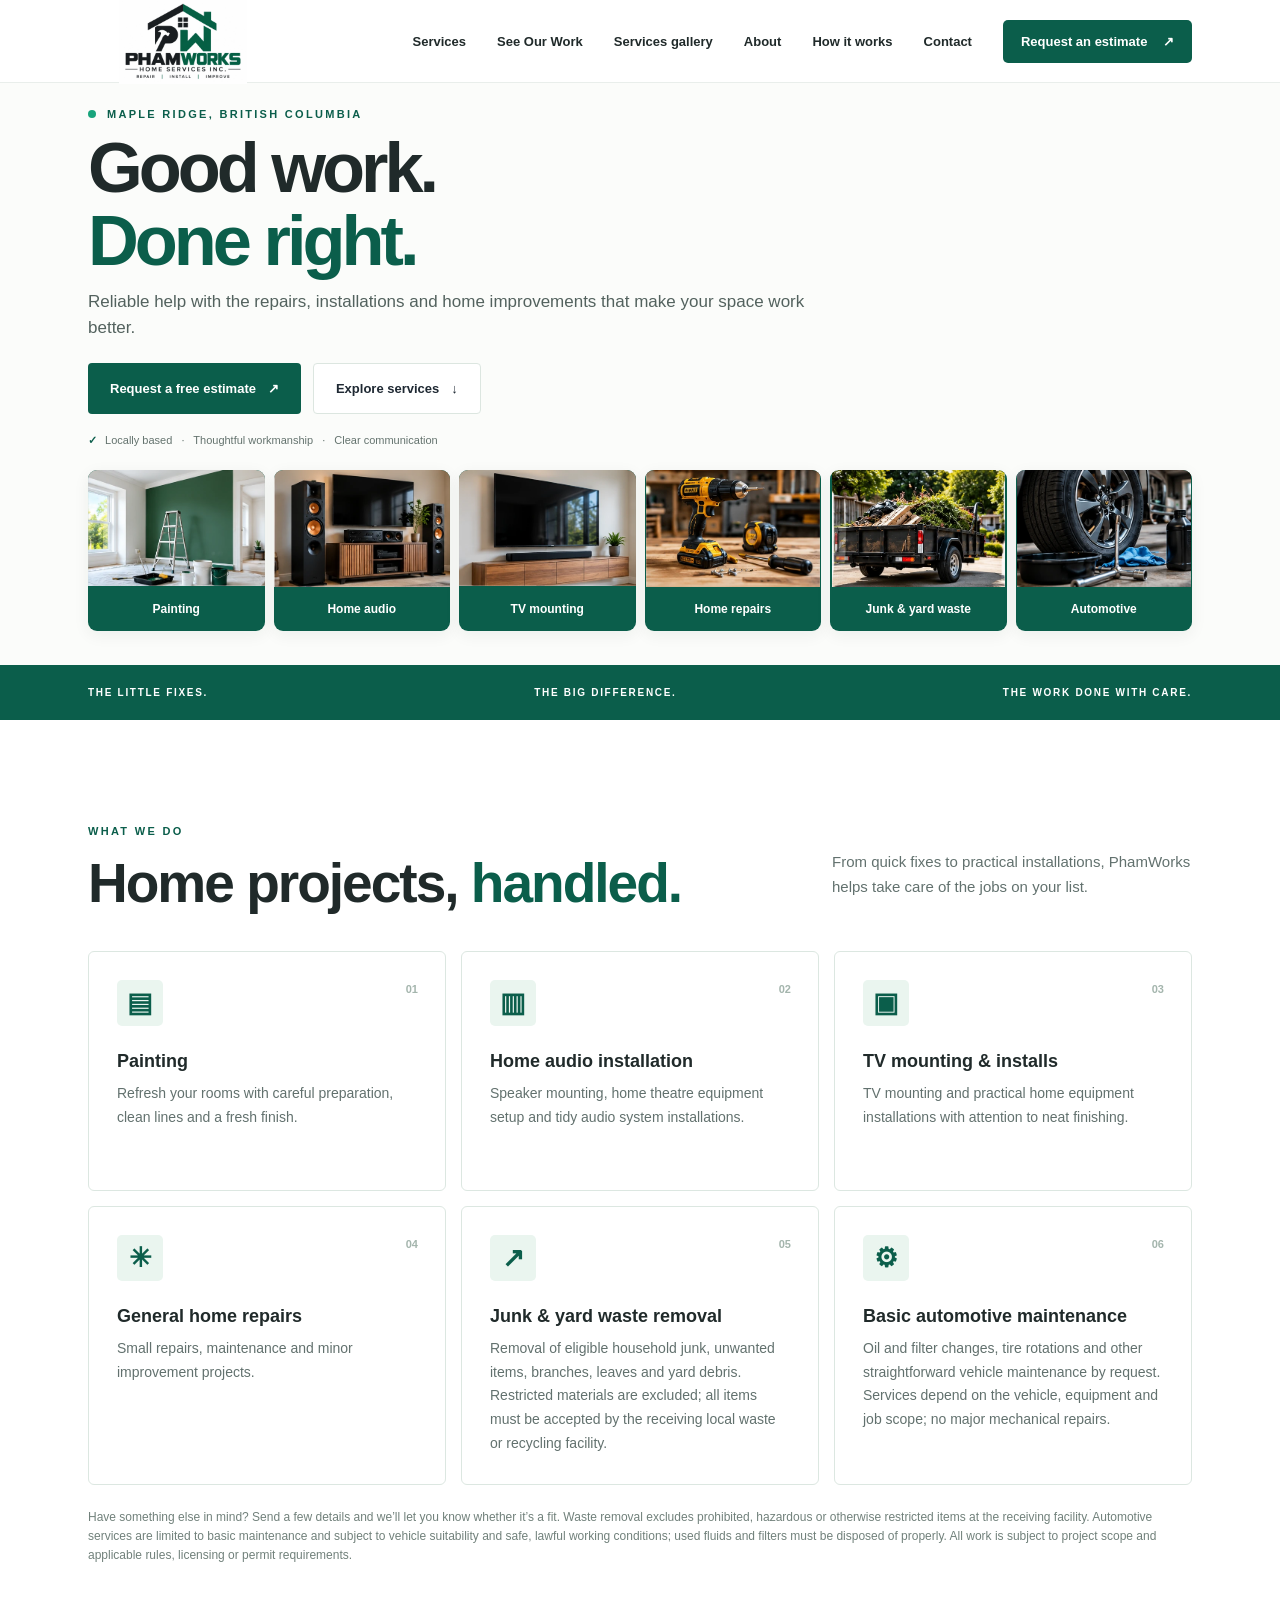
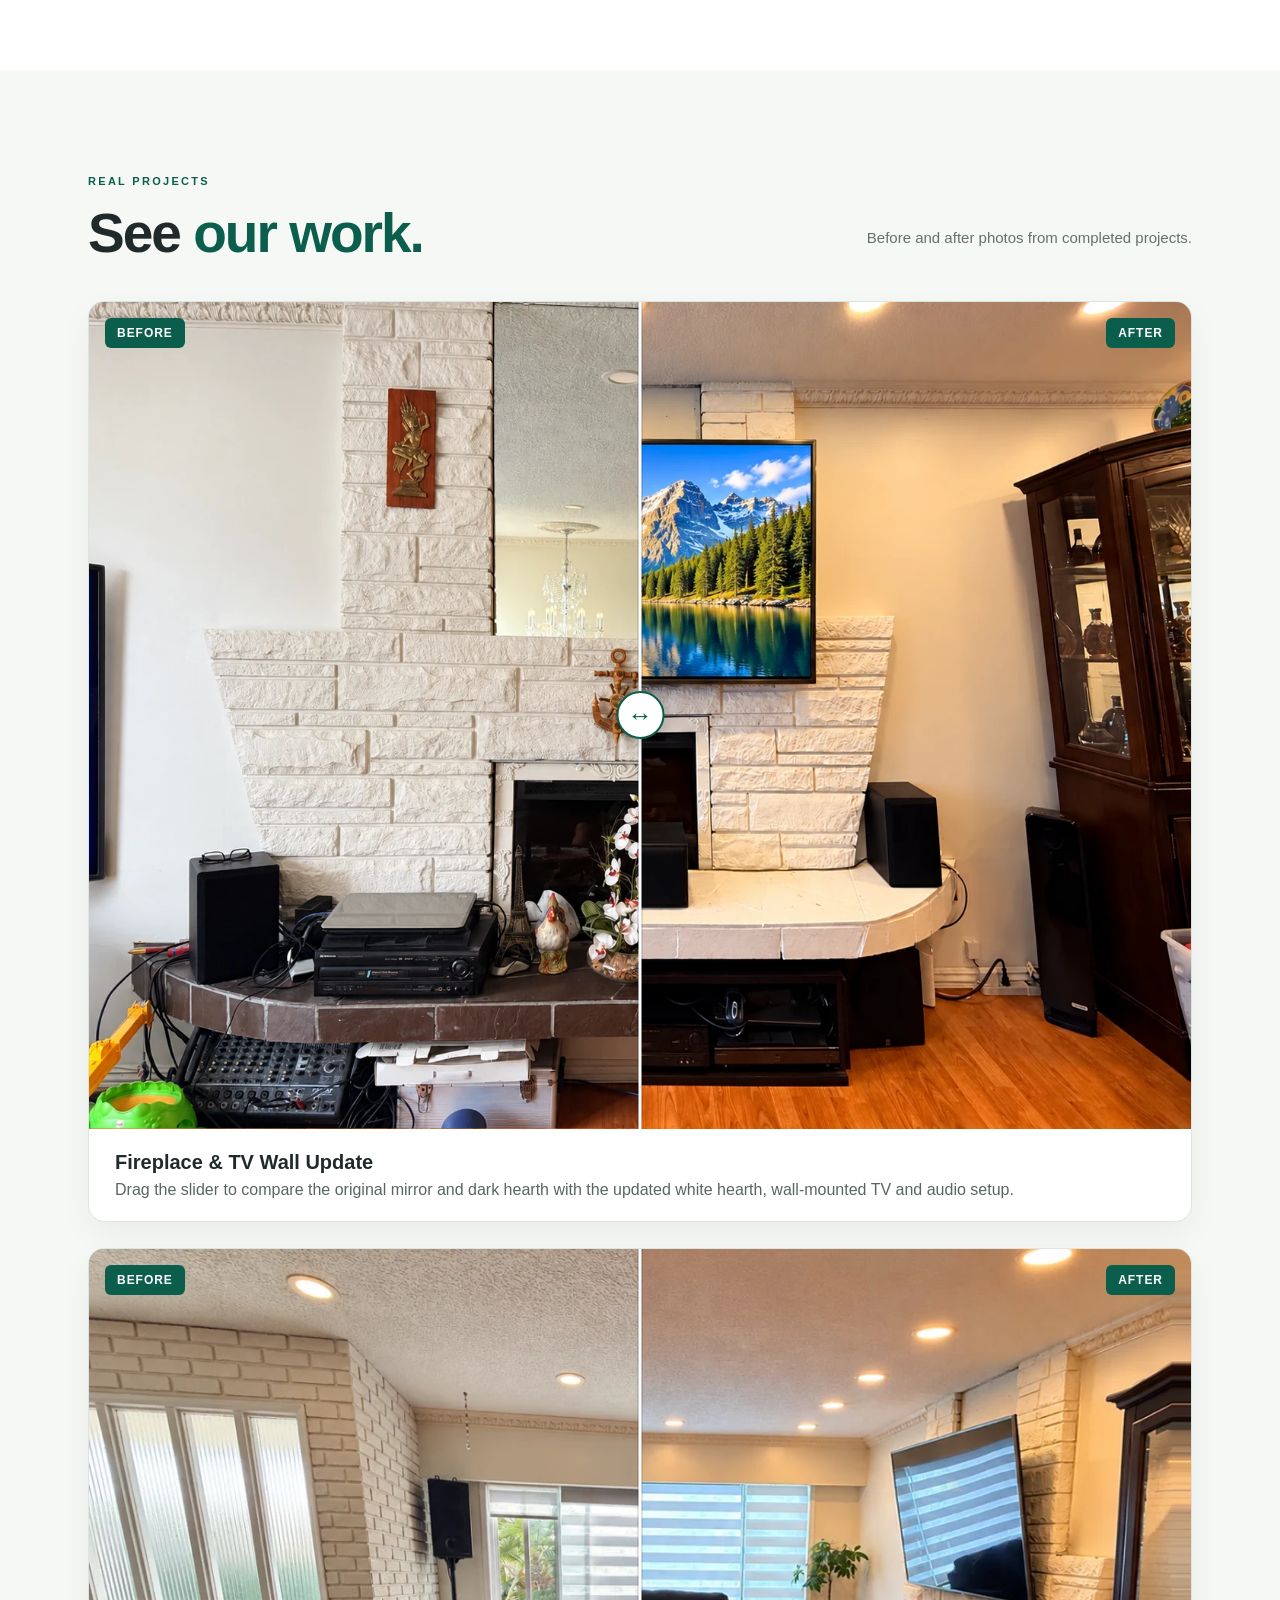
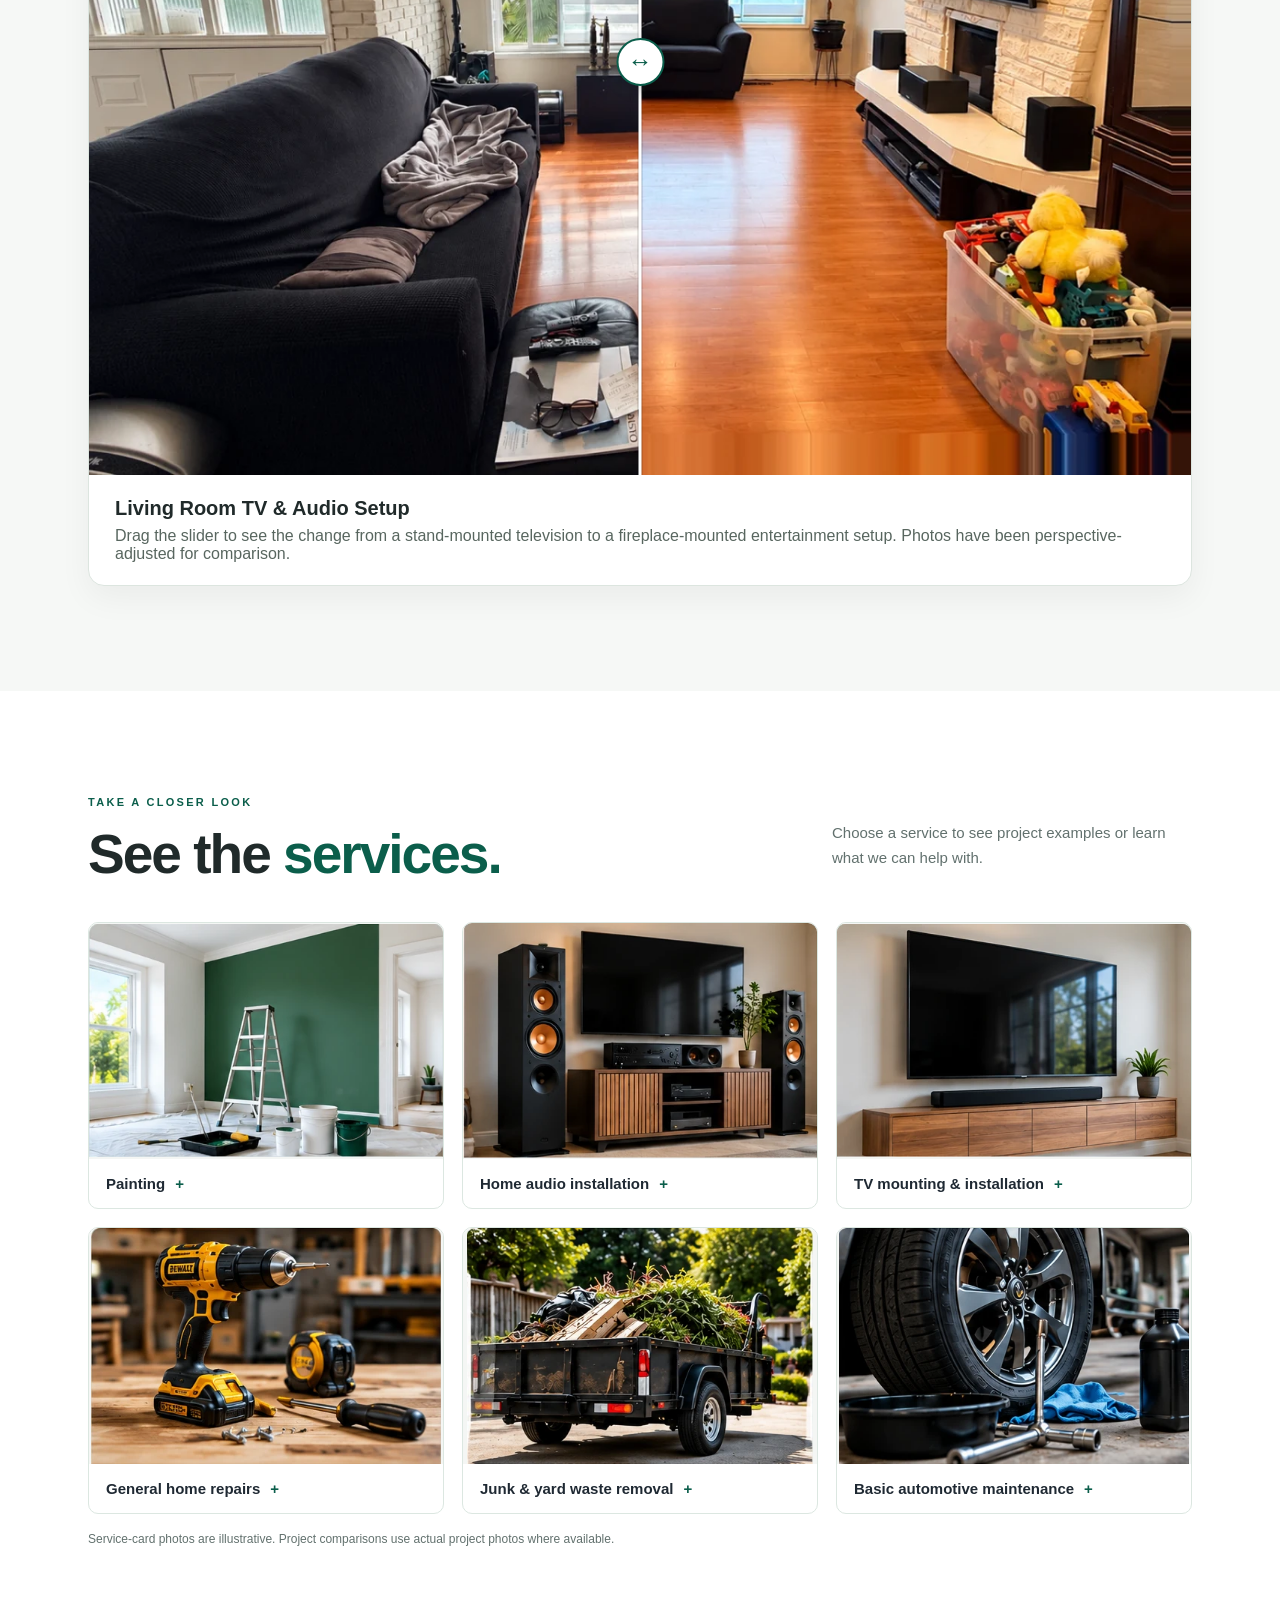
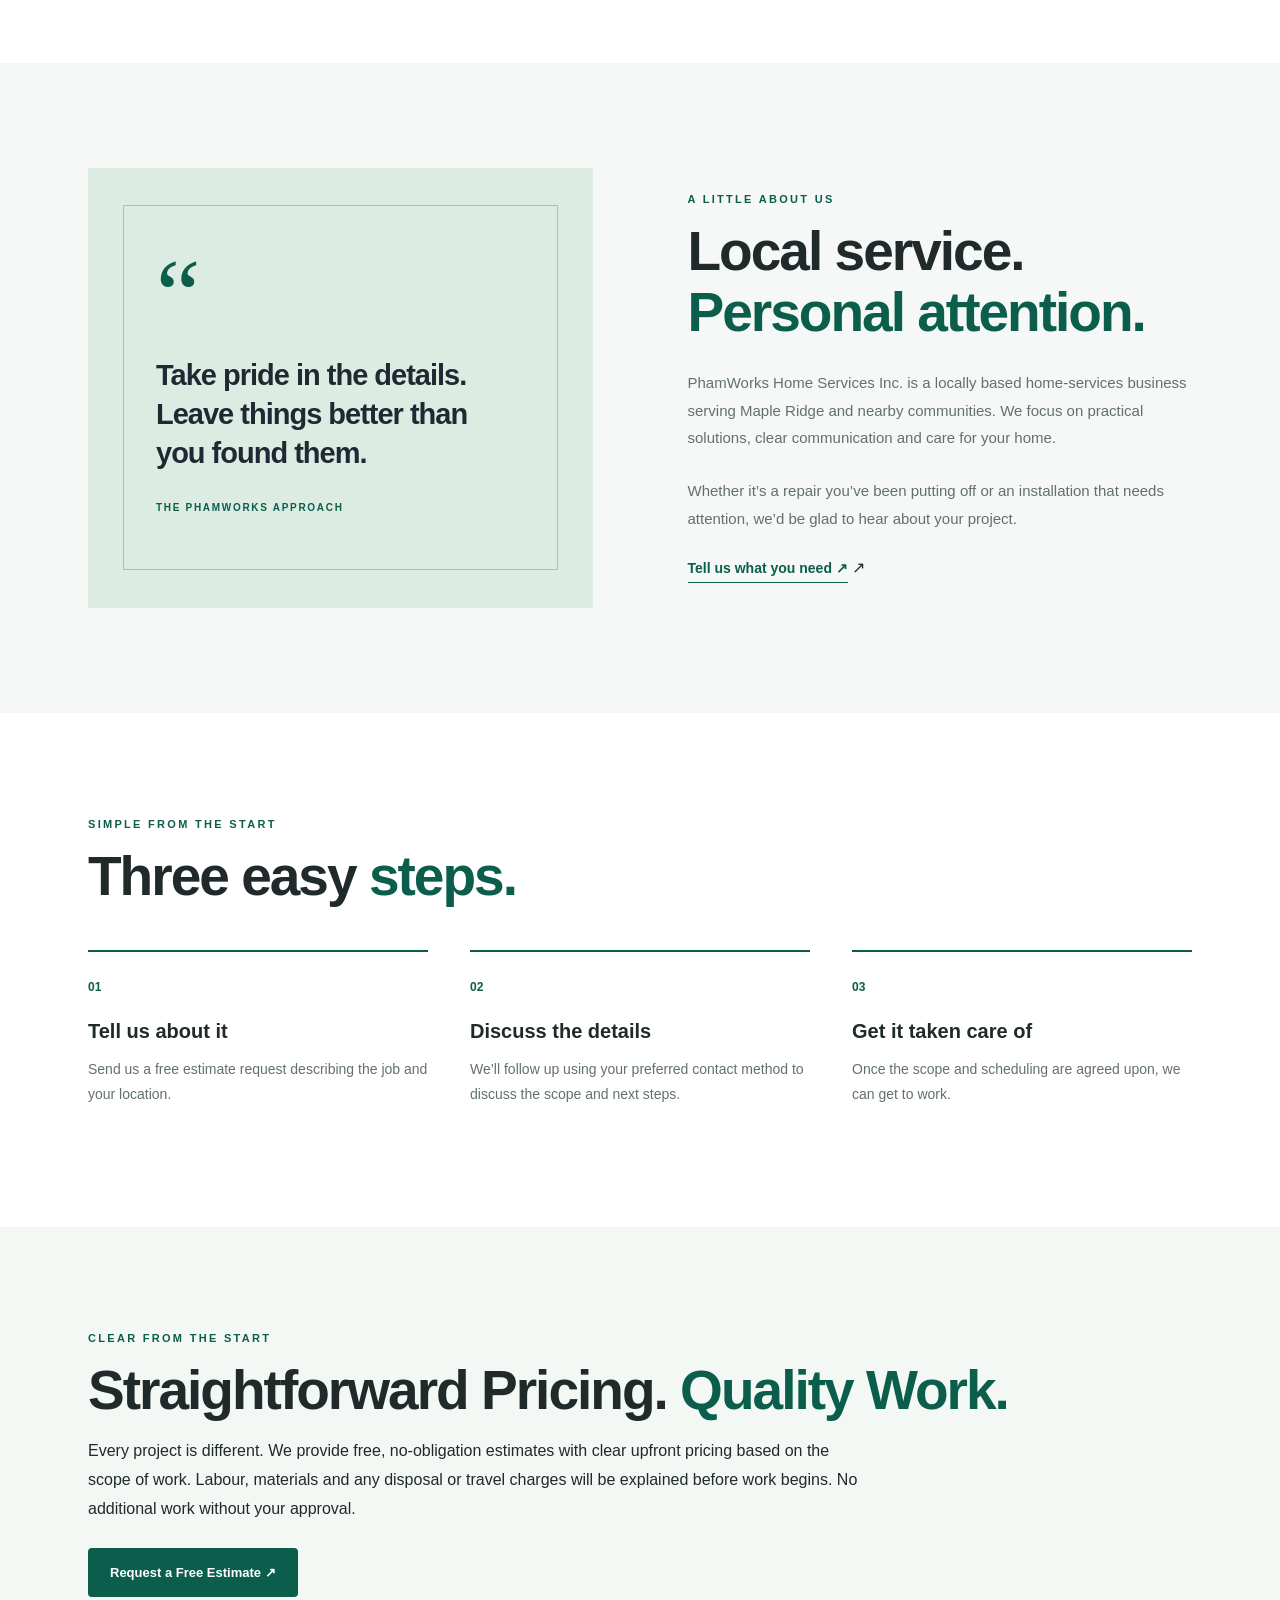
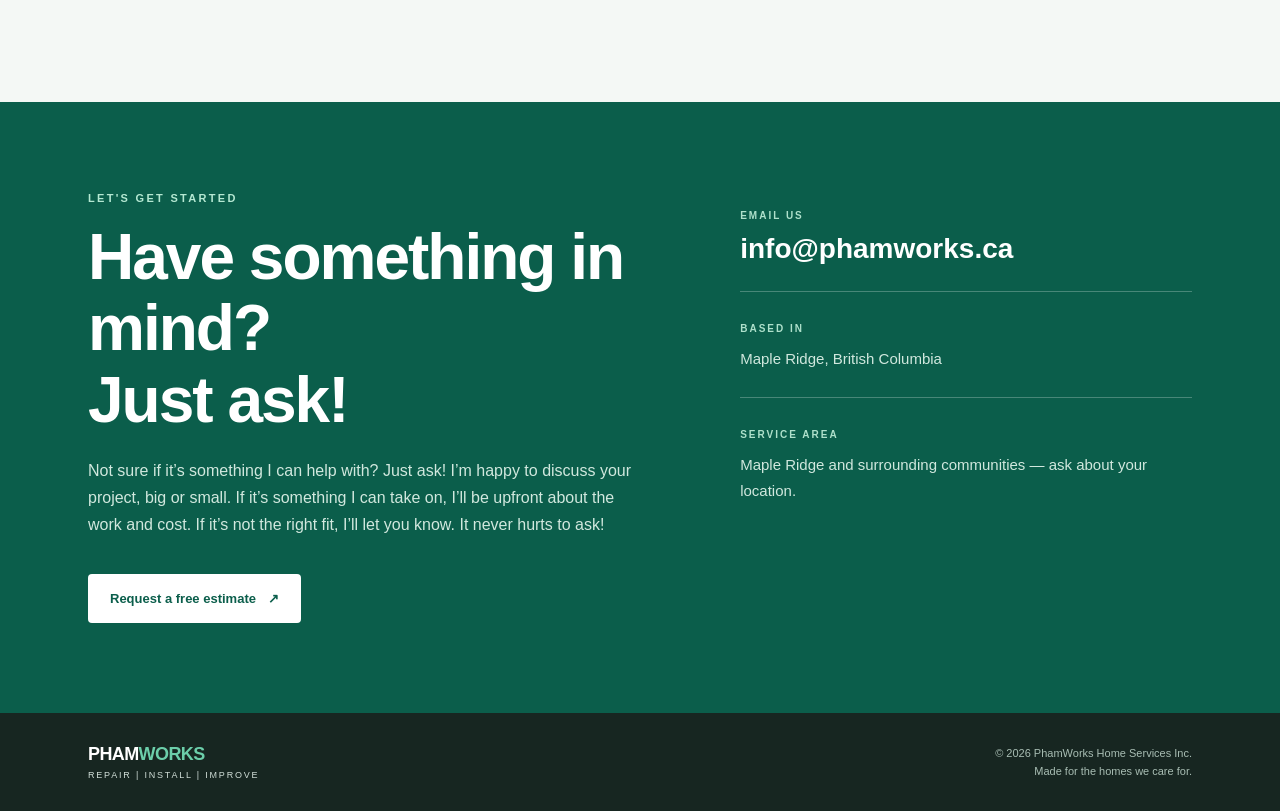
==== commit bafbe048: "Update gallery and about sections in index.html" ====
--- a/index.html
+++ b/index.html
@@ -73,7 +73,7 @@
         </article>
       </div>
     </section>
-<section class="section gallery-section" id="gallery"><div class="container"><div class="section-heading"><div><div class="kicker">TAKE A CLOSER LOOK</div><h2>See the <em>services.</em></h2></div><p>Choose a service to see project examples or learn what we can help with.</p></div><div class="gallery-grid"><button type="button" class="gallery-card" data-service="painting" aria-expanded="false" aria-controls="service-panel" aria-label="Explore Painting"><img src="assets/gallery-painting.webp" alt="Illustrative Painting service photo" loading="lazy" width="400" height="430"><span class="gallery-label">Painting<span aria-hidden="true"> +</span></span></button><button type="button" class="gallery-card" data-service="audio" aria-expanded="false" aria-controls="service-panel" aria-label="Explore Home audio installation"><img src="assets/gallery-audio.webp" alt="Illustrative Home audio installation service photo" loading="lazy" width="400" height="430"><span class="gallery-label">Home audio installation<span aria-hidden="true"> +</span></span></button><button type="button" class="gallery-card" data-service="tv" aria-expanded="false" aria-controls="service-panel" aria-label="Explore TV mounting & installation"><img src="assets/gallery-tv.webp" alt="Illustrative TV mounting & installation service photo" loading="lazy" width="400" height="430"><span class="gallery-label">TV mounting & installation<span aria-hidden="true"> +</span></span></button><button type="button" class="gallery-card" data-service="repairs" aria-expanded="false" aria-controls="service-panel" aria-label="Explore General home repairs"><img src="assets/gallery-repairs.webp" alt="Illustrative General home repairs service photo" loading="lazy" width="400" height="430"><span class="gallery-label">General home repairs<span aria-hidden="true"> +</span></span></button><button type="button" class="gallery-card" data-service="waste" aria-expanded="false" aria-controls="service-panel" aria-label="Explore Junk & yard waste removal"><img src="assets/gallery-waste.webp" alt="Illustrative Junk & yard waste removal service photo" loading="lazy" width="400" height="430"><span class="gallery-label">Junk & yard waste removal<span aria-hidden="true"> +</span></span></button><button type="button" class="gallery-card" data-service="automotive" aria-expanded="false" aria-controls="service-panel" aria-label="Explore Basic automotive maintenance"><img src="assets/gallery-automotive.webp" alt="Illustrative Basic automotive maintenance service photo" loading="lazy" width="400" height="430"><span class="gallery-label">Basic automotive maintenance<span aria-hidden="true"> +</span></span></button></div><div id="service-panel" class="service-panel" hidden aria-live="polite"></div><p class="gallery-disclaimer">Service-card photos are illustrative. Project comparisons use actual project photos where available.</p></div></section>    <section class="section about" id="about"><div class="container about-grid"><div class="about-visual"><div class="about-frame"><span class="giant-quote">“</span><p>Take pride in the details. Leave things better than you found them.</p><span class="frame-footer">THE PHAMWORKS APPROACH</span></div></div><div class="about-copy"><div class="kicker">A LITTLE ABOUT US</div><h2>Local service.<br><em>Personal attention.</em></h2><p>PhamWorks Home Services Inc. is a locally based home-services business serving Maple Ridge and nearby communities. We focus on practical solutions, clear communication and care for your home.</p><p>Whether it’s a repair you’ve been putting off or an installation that needs attention, we’d be glad to hear about your project.</p><a class="text-link" href="mailto:info@phamworks.ca?subject=Question%20for%20PhamWorks">Tell us what you need <span aria-hidden="true">↗</span></a></div></div></section>
+<section class="section gallery-section" id="gallery"><div class="container"><div class="section-heading"><div><div class="kicker">TAKE A CLOSER LOOK</div><h2>See the <em>services.</em></h2></div><p>Choose a service to see project examples or learn what we can help with.</p></div><div class="gallery-grid"><button type="button" class="gallery-card" data-service="painting" aria-expanded="false" aria-controls="service-panel" aria-label="Explore Painting"><img src="assets/gallery-painting.webp" alt="Illustrative Painting service photo" loading="lazy" width="400" height="430"><span class="gallery-label">Painting<span aria-hidden="true"> +</span></span></button><button type="button" class="gallery-card" data-service="audio" aria-expanded="false" aria-controls="service-panel" aria-label="Explore Home audio installation"><img src="assets/gallery-audio.webp" alt="Illustrative Home audio installation service photo" loading="lazy" width="400" height="430"><span class="gallery-label">Home audio installation<span aria-hidden="true"> +</span></span></button><button type="button" class="gallery-card" data-service="tv" aria-expanded="false" aria-controls="service-panel" aria-label="Explore TV mounting & installation"><img src="assets/gallery-tv.webp" alt="Illustrative TV mounting & installation service photo" loading="lazy" width="400" height="430"><span class="gallery-label">TV mounting & installation<span aria-hidden="true"> +</span></span></button><button type="button" class="gallery-card" data-service="repairs" aria-expanded="false" aria-controls="service-panel" aria-label="Explore General home repairs"><img src="assets/gallery-repairs.webp" alt="Illustrative General home repairs service photo" loading="lazy" width="400" height="430"><span class="gallery-label">General home repairs<span aria-hidden="true"> +</span></span></button><button type="button" class="gallery-card" data-service="waste" aria-expanded="false" aria-controls="service-panel" aria-label="Explore Junk & yard waste removal"><img src="assets/gallery-waste.webp" alt="Illustrative Junk & yard waste removal service photo" loading="lazy" width="400" height="430"><span class="gallery-label">Junk & yard waste removal<span aria-hidden="true"> +</span></span></button><button type="button" class="gallery-card" data-service="automotive" aria-expanded="false" aria-controls="service-panel" aria-label="Explore Basic automotive maintenance"><img src="assets/gallery-automotive.webp" alt="Illustrative Basic automotive maintenance service photo" loading="lazy" width="400" height="430"><span class="gallery-label">Basic automotive maintenance<span aria-hidden="true"> +</span></span></button></div><div id="service-panel" class="service-panel" hidden aria-live="polite"></div><p class="gallery-disclaimer">Service-card photos are illustrative. Project comparisons use actual project photos where available.</p></div></section>    <section class="section about" id="about"><div class="container about-grid"><div class="about-visual"><div class="about-frame"><span class="giant-quote">“</span><p>Take pride in the details. Leave things better than you found them.</p><span class="frame-footer">THE PHAMWORKS APPROACH</span></div></div><div class="about-copy"><div class="kicker">A LITTLE ABOUT US</div><h2>Local service.<br><em>Personal attention.</em></h2><p>PhamWorks Home Services Inc. is a locally based home-services business serving Maple Ridge and nearby communities. We focus on practical solutions, clear communication and care for your home.</p><p>Whether it’s a repair you’ve been putting off or an installation that needs attention, we’d be glad to hear about your project.</p><a class="text-link" href="estimate.html">Tell us what you need ↗</a> <span aria-hidden="true">↗</span></a></div></div></section>
     <section class="section process" id="process"><div class="container"><div class="kicker">SIMPLE FROM THE START</div><h2>Three easy <em>steps.</em></h2><div class="steps"><div class="step"><span>01</span><h3>Tell us about it</h3><p>Send us a free estimate request describing the job and your location.</p></div><div class="step"><span>02</span><h3>Discuss the details</h3><p>We’ll follow up using your preferred contact method to discuss the scope and next steps.</p></div><div class="step"><span>03</span><h3>Get it taken care of</h3><p>Once the scope and scheduling are agreed upon, we can get to work.</p></div></div></div></section>
     <section class="section pricing-section" id="pricing"><div class="container"><div class="kicker">CLEAR FROM THE START</div><h2>Straightforward Pricing. <em>Quality Work.</em></h2><p>Every project is different. We provide free, no-obligation estimates with clear upfront pricing based on the scope of work. Labour, materials and any disposal or travel charges will be explained before work begins. No additional work without your approval.</p><a class="button primary" href="estimate.html">Request a Free Estimate ↗</a></div></section><section class="contact-section" id="contact"><div class="container contact-grid"><div><div class="kicker light">LET'S GET STARTED</div><h2>Have something in mind?<br>Just ask!</h2><p>Not sure if it’s something I can help with? Just ask! I’m happy to discuss your project, big or small. If it’s something I can take on, I’ll be upfront about the work and cost. If it’s not the right fit, I’ll let you know. It never hurts to ask!</p><a class="button contact-button" href="estimate.html">Request a free estimate <span aria-hidden="true">↗</span></a></div><div class="contact-info"><span class="contact-label">EMAIL US</span><a href="mailto:info@phamworks.ca">info@phamworks.ca</a><div class="contact-divider"></div><span class="contact-label">BASED IN</span><p>Maple Ridge, British Columbia</p><div class="contact-divider"></div><span class="contact-label">SERVICE AREA</span><p>Maple Ridge and surrounding communities — ask about your location.</p></div></div></section>
   </main>
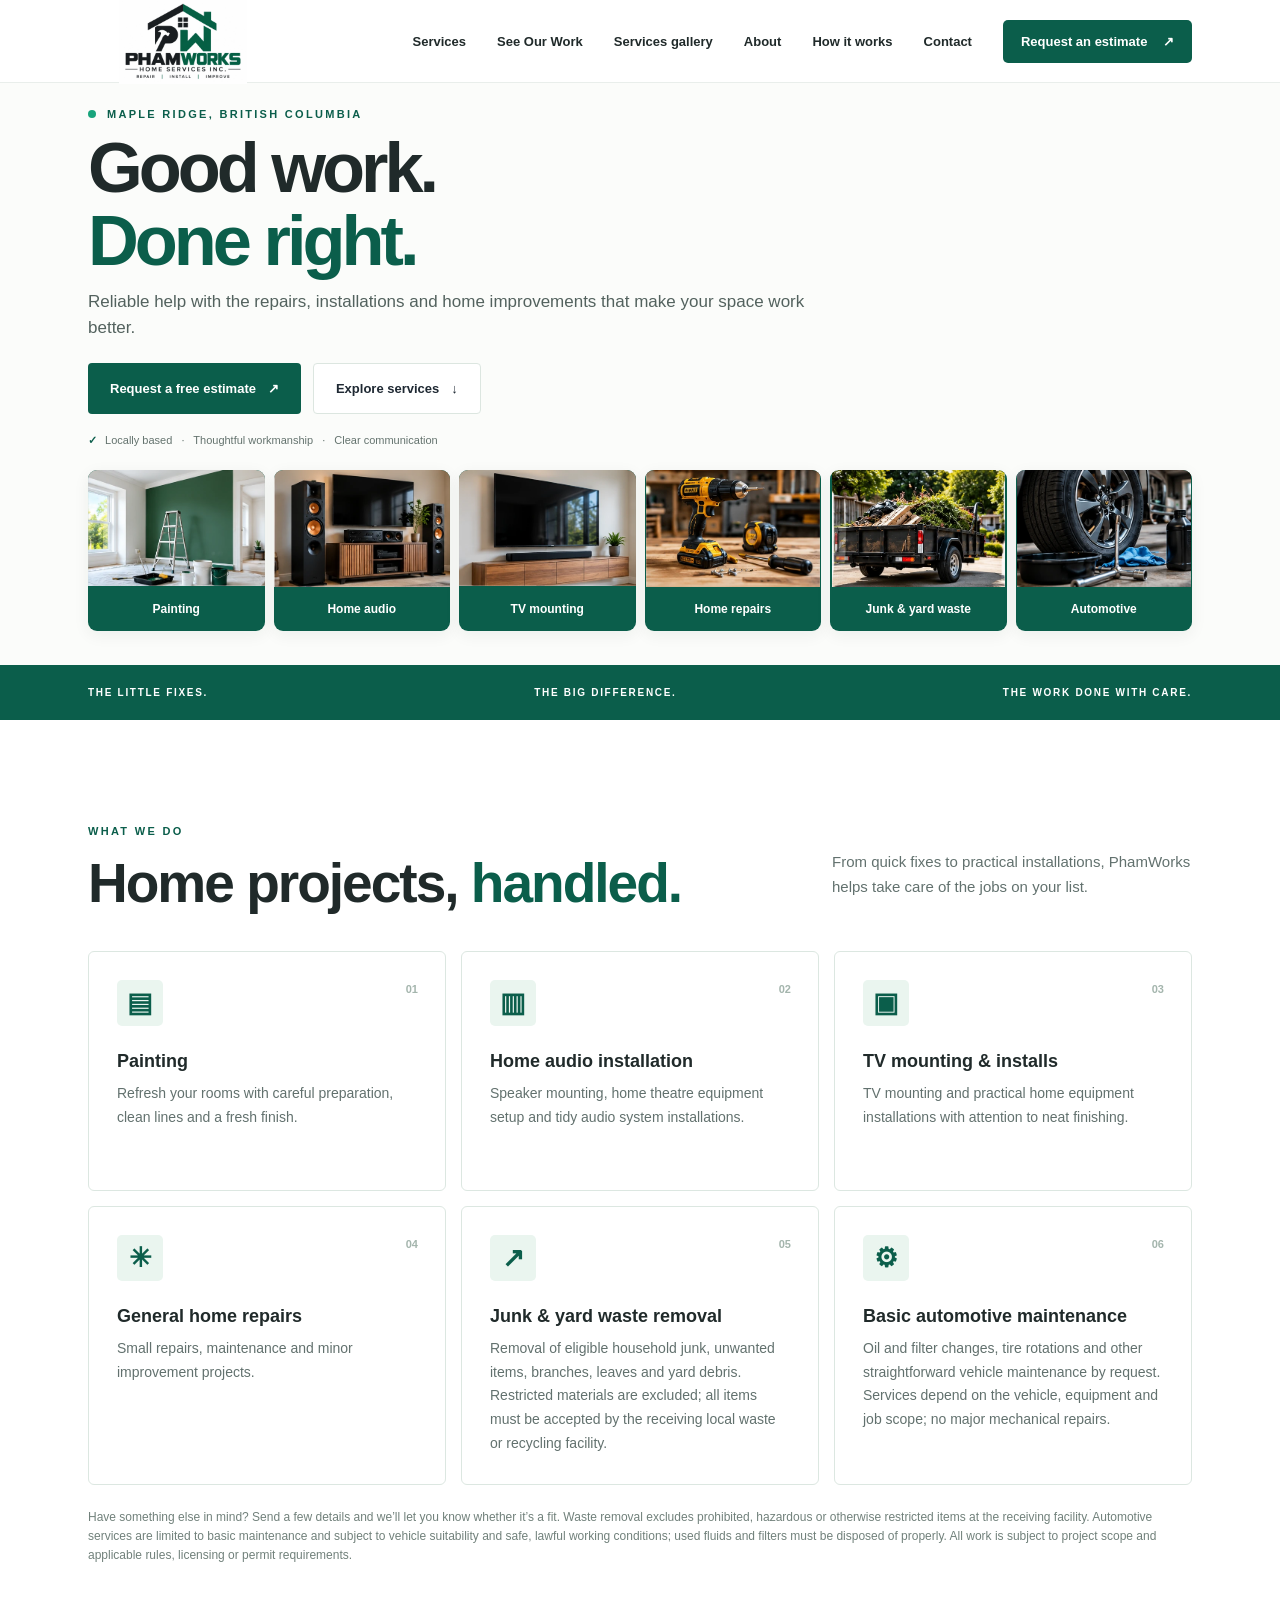
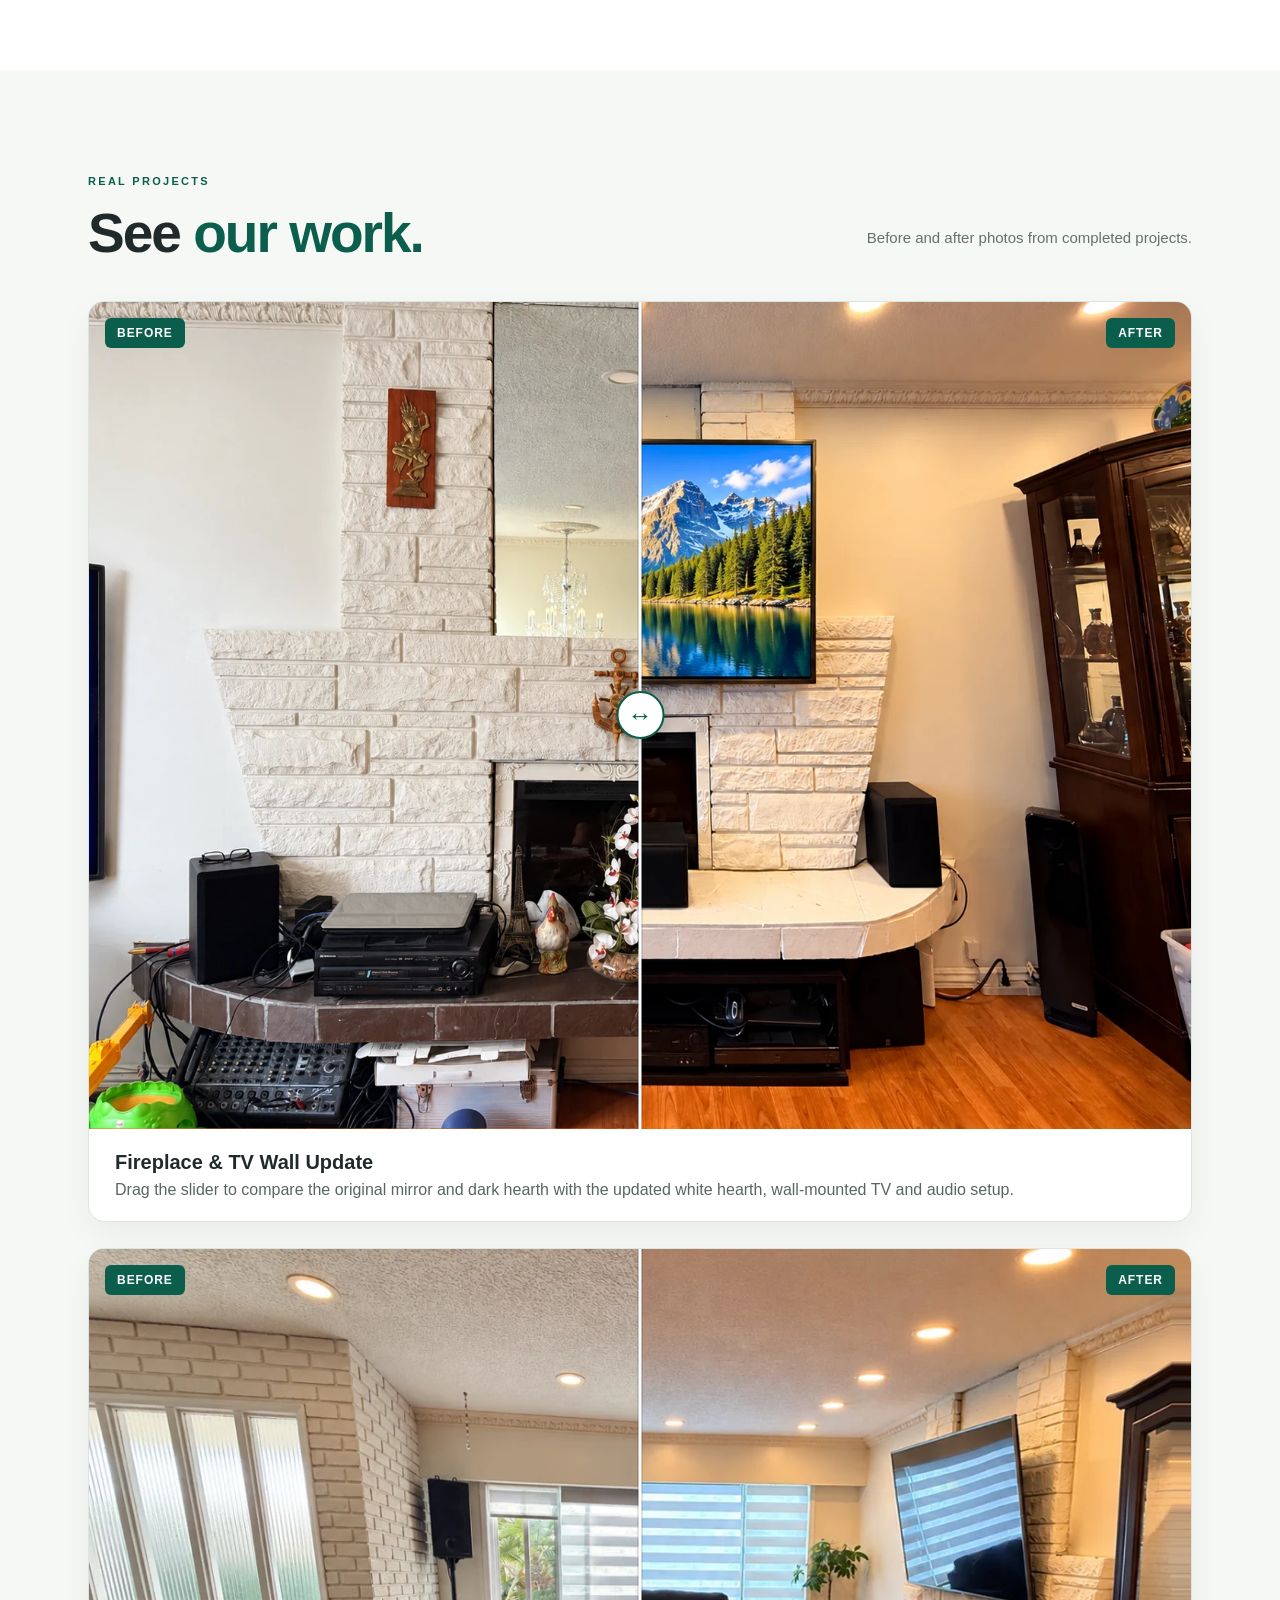
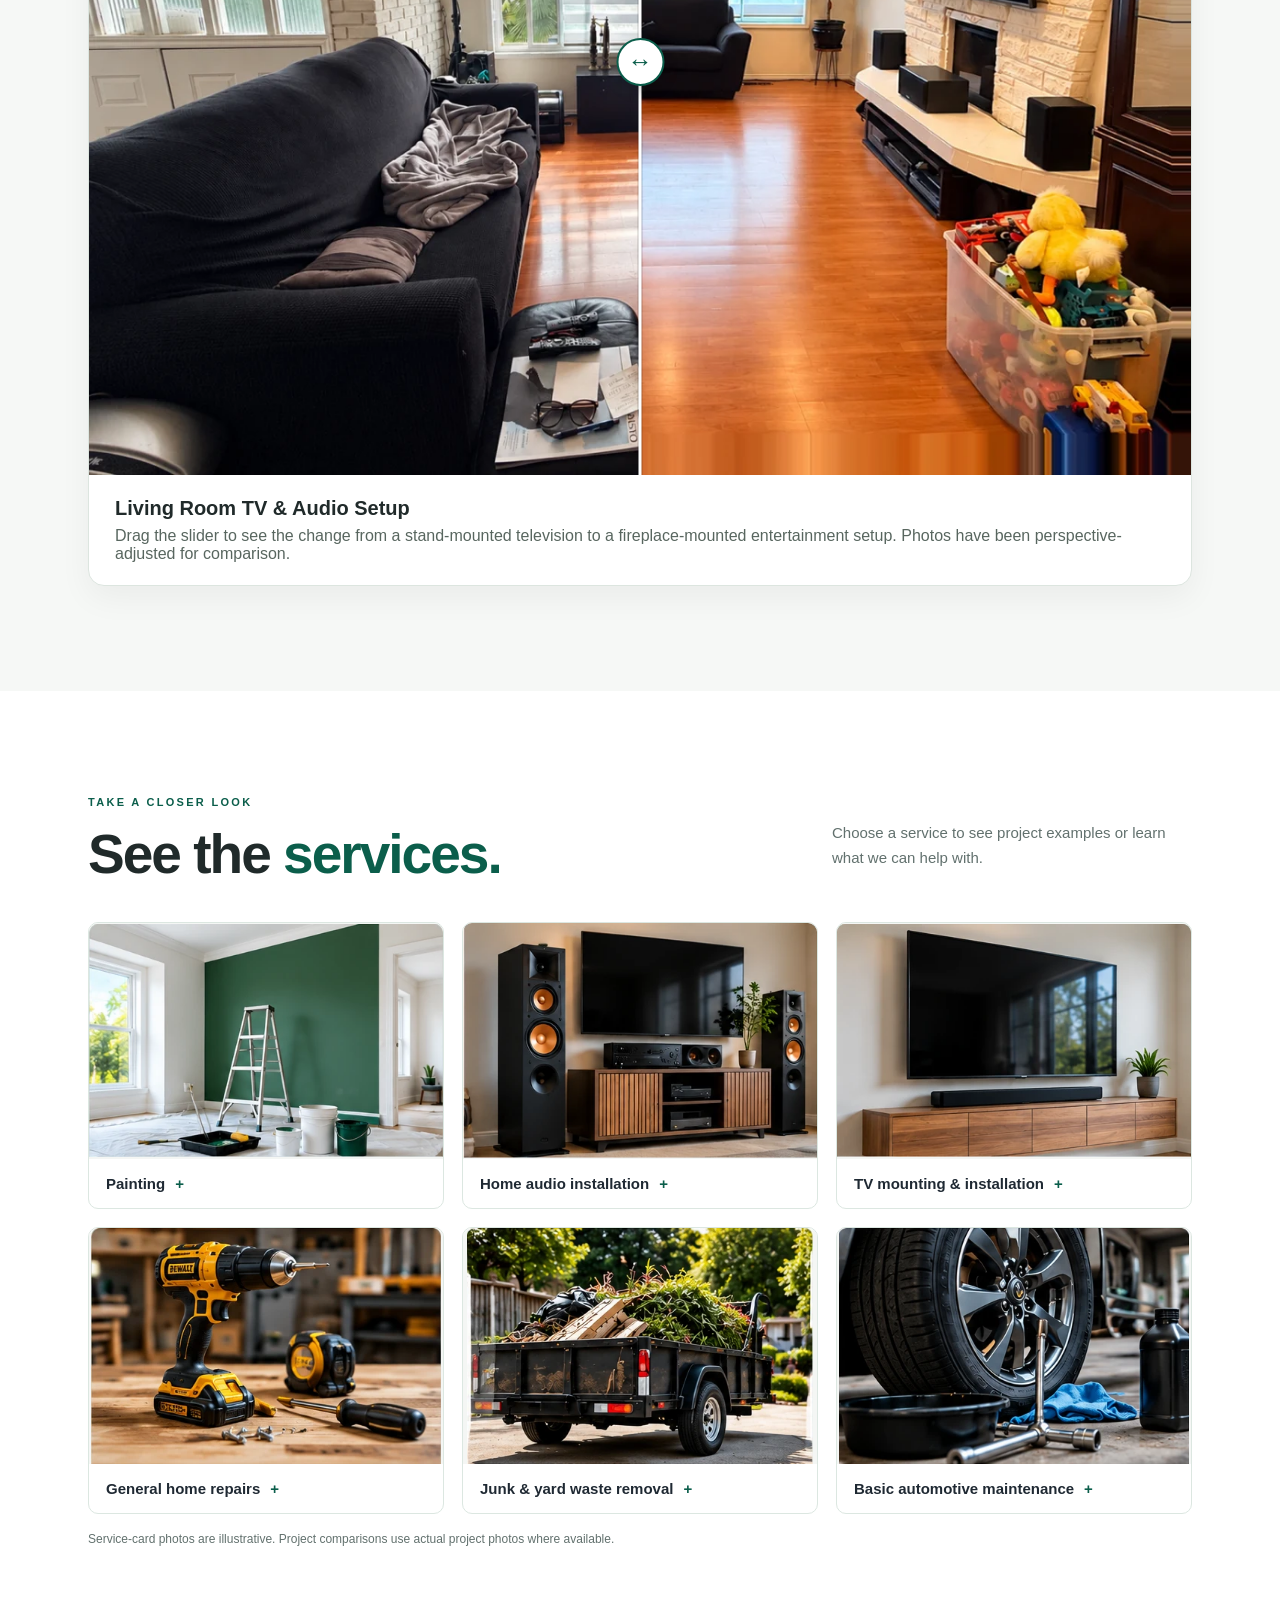
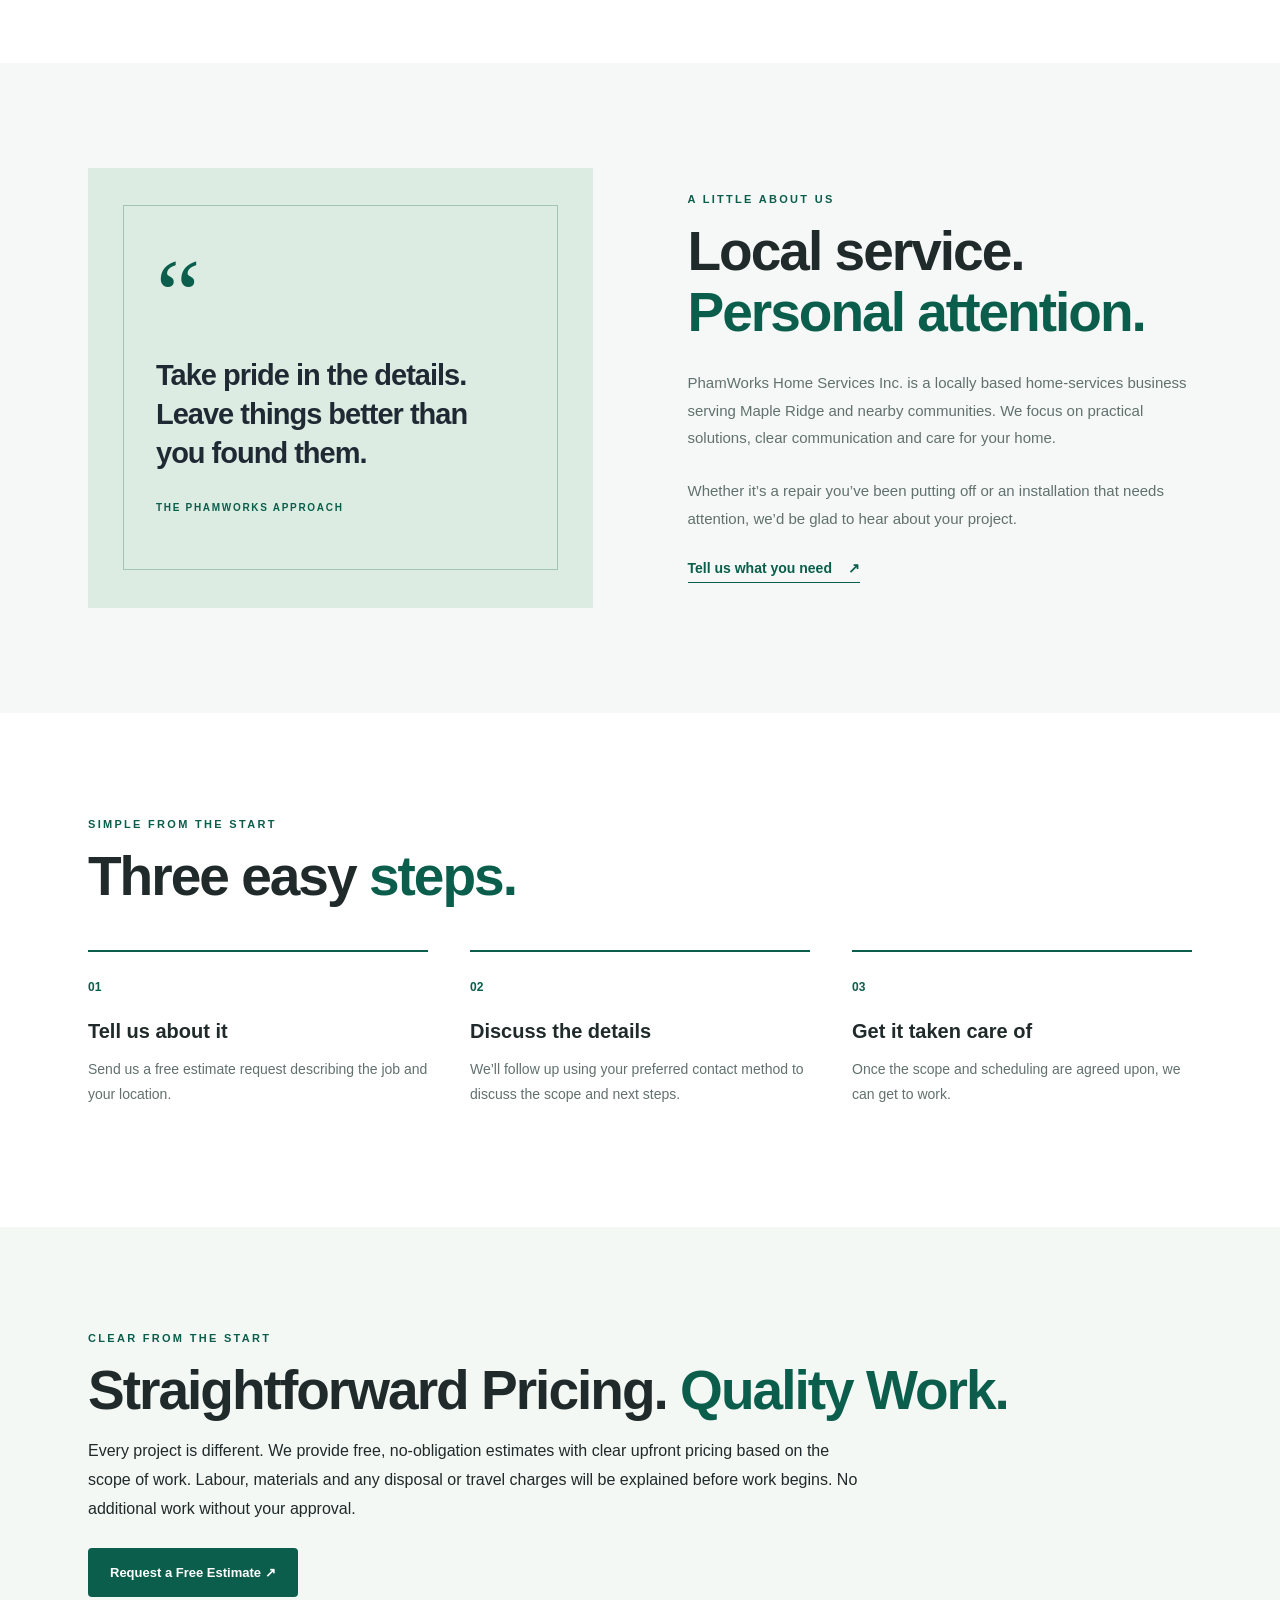
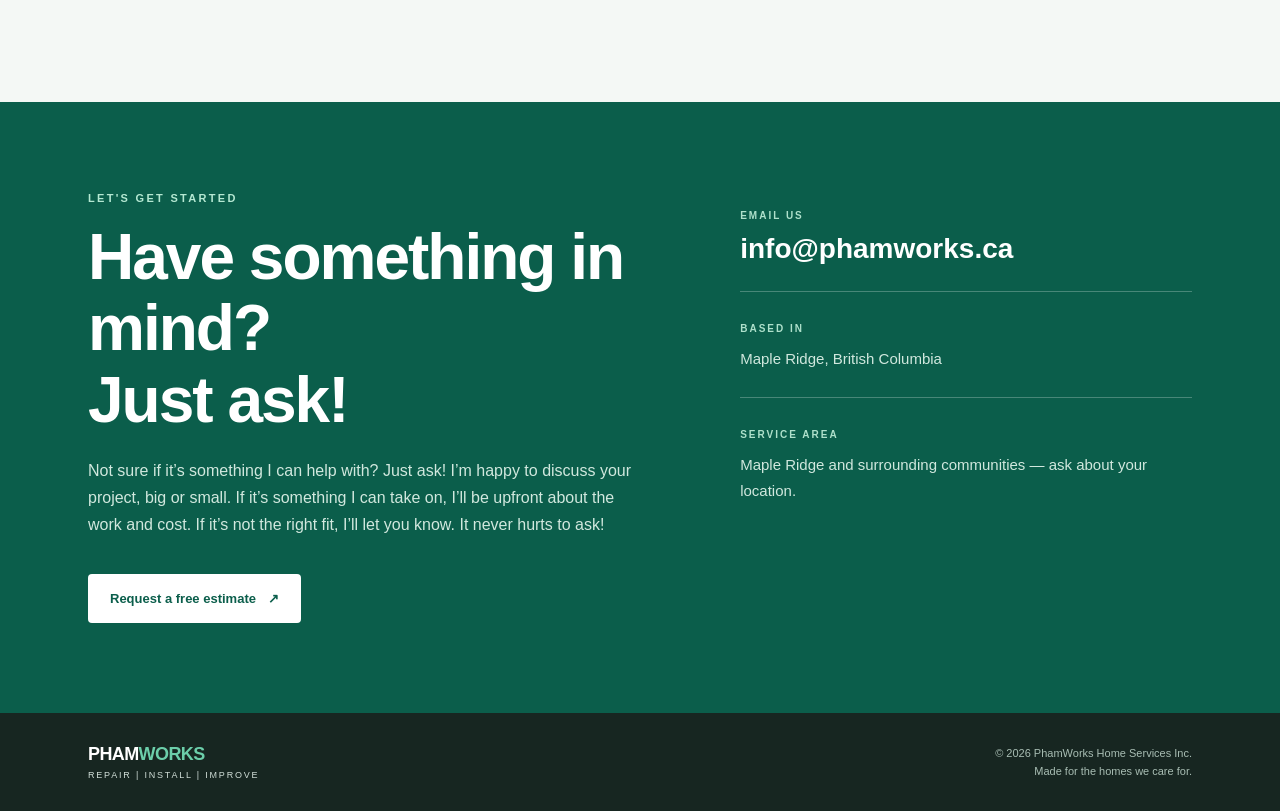
==== commit 85c7e1c9: "Fix HTML structure and improve service section" ====
--- a/index.html
+++ b/index.html
@@ -73,7 +73,7 @@
         </article>
       </div>
     </section>
-<section class="section gallery-section" id="gallery"><div class="container"><div class="section-heading"><div><div class="kicker">TAKE A CLOSER LOOK</div><h2>See the <em>services.</em></h2></div><p>Choose a service to see project examples or learn what we can help with.</p></div><div class="gallery-grid"><button type="button" class="gallery-card" data-service="painting" aria-expanded="false" aria-controls="service-panel" aria-label="Explore Painting"><img src="assets/gallery-painting.webp" alt="Illustrative Painting service photo" loading="lazy" width="400" height="430"><span class="gallery-label">Painting<span aria-hidden="true"> +</span></span></button><button type="button" class="gallery-card" data-service="audio" aria-expanded="false" aria-controls="service-panel" aria-label="Explore Home audio installation"><img src="assets/gallery-audio.webp" alt="Illustrative Home audio installation service photo" loading="lazy" width="400" height="430"><span class="gallery-label">Home audio installation<span aria-hidden="true"> +</span></span></button><button type="button" class="gallery-card" data-service="tv" aria-expanded="false" aria-controls="service-panel" aria-label="Explore TV mounting & installation"><img src="assets/gallery-tv.webp" alt="Illustrative TV mounting & installation service photo" loading="lazy" width="400" height="430"><span class="gallery-label">TV mounting & installation<span aria-hidden="true"> +</span></span></button><button type="button" class="gallery-card" data-service="repairs" aria-expanded="false" aria-controls="service-panel" aria-label="Explore General home repairs"><img src="assets/gallery-repairs.webp" alt="Illustrative General home repairs service photo" loading="lazy" width="400" height="430"><span class="gallery-label">General home repairs<span aria-hidden="true"> +</span></span></button><button type="button" class="gallery-card" data-service="waste" aria-expanded="false" aria-controls="service-panel" aria-label="Explore Junk & yard waste removal"><img src="assets/gallery-waste.webp" alt="Illustrative Junk & yard waste removal service photo" loading="lazy" width="400" height="430"><span class="gallery-label">Junk & yard waste removal<span aria-hidden="true"> +</span></span></button><button type="button" class="gallery-card" data-service="automotive" aria-expanded="false" aria-controls="service-panel" aria-label="Explore Basic automotive maintenance"><img src="assets/gallery-automotive.webp" alt="Illustrative Basic automotive maintenance service photo" loading="lazy" width="400" height="430"><span class="gallery-label">Basic automotive maintenance<span aria-hidden="true"> +</span></span></button></div><div id="service-panel" class="service-panel" hidden aria-live="polite"></div><p class="gallery-disclaimer">Service-card photos are illustrative. Project comparisons use actual project photos where available.</p></div></section>    <section class="section about" id="about"><div class="container about-grid"><div class="about-visual"><div class="about-frame"><span class="giant-quote">“</span><p>Take pride in the details. Leave things better than you found them.</p><span class="frame-footer">THE PHAMWORKS APPROACH</span></div></div><div class="about-copy"><div class="kicker">A LITTLE ABOUT US</div><h2>Local service.<br><em>Personal attention.</em></h2><p>PhamWorks Home Services Inc. is a locally based home-services business serving Maple Ridge and nearby communities. We focus on practical solutions, clear communication and care for your home.</p><p>Whether it’s a repair you’ve been putting off or an installation that needs attention, we’d be glad to hear about your project.</p><a class="text-link" href="estimate.html">Tell us what you need ↗</a> <span aria-hidden="true">↗</span></a></div></div></section>
+<section class="section gallery-section" id="gallery"><div class="container"><div class="section-heading"><div><div class="kicker">TAKE A CLOSER LOOK</div><h2>See the <em>services.</em></h2></div><p>Choose a service to see project examples or learn what we can help with.</p></div><div class="gallery-grid"><button type="button" class="gallery-card" data-service="painting" aria-expanded="false" aria-controls="service-panel" aria-label="Explore Painting"><img src="assets/gallery-painting.webp" alt="Illustrative Painting service photo" loading="lazy" width="400" height="430"><span class="gallery-label">Painting<span aria-hidden="true"> +</span></span></button><button type="button" class="gallery-card" data-service="audio" aria-expanded="false" aria-controls="service-panel" aria-label="Explore Home audio installation"><img src="assets/gallery-audio.webp" alt="Illustrative Home audio installation service photo" loading="lazy" width="400" height="430"><span class="gallery-label">Home audio installation<span aria-hidden="true"> +</span></span></button><button type="button" class="gallery-card" data-service="tv" aria-expanded="false" aria-controls="service-panel" aria-label="Explore TV mounting & installation"><img src="assets/gallery-tv.webp" alt="Illustrative TV mounting & installation service photo" loading="lazy" width="400" height="430"><span class="gallery-label">TV mounting & installation<span aria-hidden="true"> +</span></span></button><button type="button" class="gallery-card" data-service="repairs" aria-expanded="false" aria-controls="service-panel" aria-label="Explore General home repairs"><img src="assets/gallery-repairs.webp" alt="Illustrative General home repairs service photo" loading="lazy" width="400" height="430"><span class="gallery-label">General home repairs<span aria-hidden="true"> +</span></span></button><button type="button" class="gallery-card" data-service="waste" aria-expanded="false" aria-controls="service-panel" aria-label="Explore Junk & yard waste removal"><img src="assets/gallery-waste.webp" alt="Illustrative Junk & yard waste removal service photo" loading="lazy" width="400" height="430"><span class="gallery-label">Junk & yard waste removal<span aria-hidden="true"> +</span></span></button><button type="button" class="gallery-card" data-service="automotive" aria-expanded="false" aria-controls="service-panel" aria-label="Explore Basic automotive maintenance"><img src="assets/gallery-automotive.webp" alt="Illustrative Basic automotive maintenance service photo" loading="lazy" width="400" height="430"><span class="gallery-label">Basic automotive maintenance<span aria-hidden="true"> +</span></span></button></div><div id="service-panel" class="service-panel" hidden aria-live="polite"></div><p class="gallery-disclaimer">Service-card photos are illustrative. Project comparisons use actual project photos where available.</p></div></section>    <section class="section about" id="about"><div class="container about-grid"><div class="about-visual"><div class="about-frame"><span class="giant-quote">“</span><p>Take pride in the details. Leave things better than you found them.</p><span class="frame-footer">THE PHAMWORKS APPROACH</span></div></div><div class="about-copy"><div class="kicker">A LITTLE ABOUT US</div><h2>Local service.<br><em>Personal attention.</em></h2><p>PhamWorks Home Services Inc. is a locally based home-services business serving Maple Ridge and nearby communities. We focus on practical solutions, clear communication and care for your home.</p><p>Whether it’s a repair you’ve been putting off or an installation that needs attention, we’d be glad to hear about your project.</p><a class="text-link" href="estimate.html">Tell us what you need <span aria-hidden="true">↗</span></a></div></div></section>
     <section class="section process" id="process"><div class="container"><div class="kicker">SIMPLE FROM THE START</div><h2>Three easy <em>steps.</em></h2><div class="steps"><div class="step"><span>01</span><h3>Tell us about it</h3><p>Send us a free estimate request describing the job and your location.</p></div><div class="step"><span>02</span><h3>Discuss the details</h3><p>We’ll follow up using your preferred contact method to discuss the scope and next steps.</p></div><div class="step"><span>03</span><h3>Get it taken care of</h3><p>Once the scope and scheduling are agreed upon, we can get to work.</p></div></div></div></section>
     <section class="section pricing-section" id="pricing"><div class="container"><div class="kicker">CLEAR FROM THE START</div><h2>Straightforward Pricing. <em>Quality Work.</em></h2><p>Every project is different. We provide free, no-obligation estimates with clear upfront pricing based on the scope of work. Labour, materials and any disposal or travel charges will be explained before work begins. No additional work without your approval.</p><a class="button primary" href="estimate.html">Request a Free Estimate ↗</a></div></section><section class="contact-section" id="contact"><div class="container contact-grid"><div><div class="kicker light">LET'S GET STARTED</div><h2>Have something in mind?<br>Just ask!</h2><p>Not sure if it’s something I can help with? Just ask! I’m happy to discuss your project, big or small. If it’s something I can take on, I’ll be upfront about the work and cost. If it’s not the right fit, I’ll let you know. It never hurts to ask!</p><a class="button contact-button" href="estimate.html">Request a free estimate <span aria-hidden="true">↗</span></a></div><div class="contact-info"><span class="contact-label">EMAIL US</span><a href="mailto:info@phamworks.ca">info@phamworks.ca</a><div class="contact-divider"></div><span class="contact-label">BASED IN</span><p>Maple Ridge, British Columbia</p><div class="contact-divider"></div><span class="contact-label">SERVICE AREA</span><p>Maple Ridge and surrounding communities — ask about your location.</p></div></div></section>
   </main>
